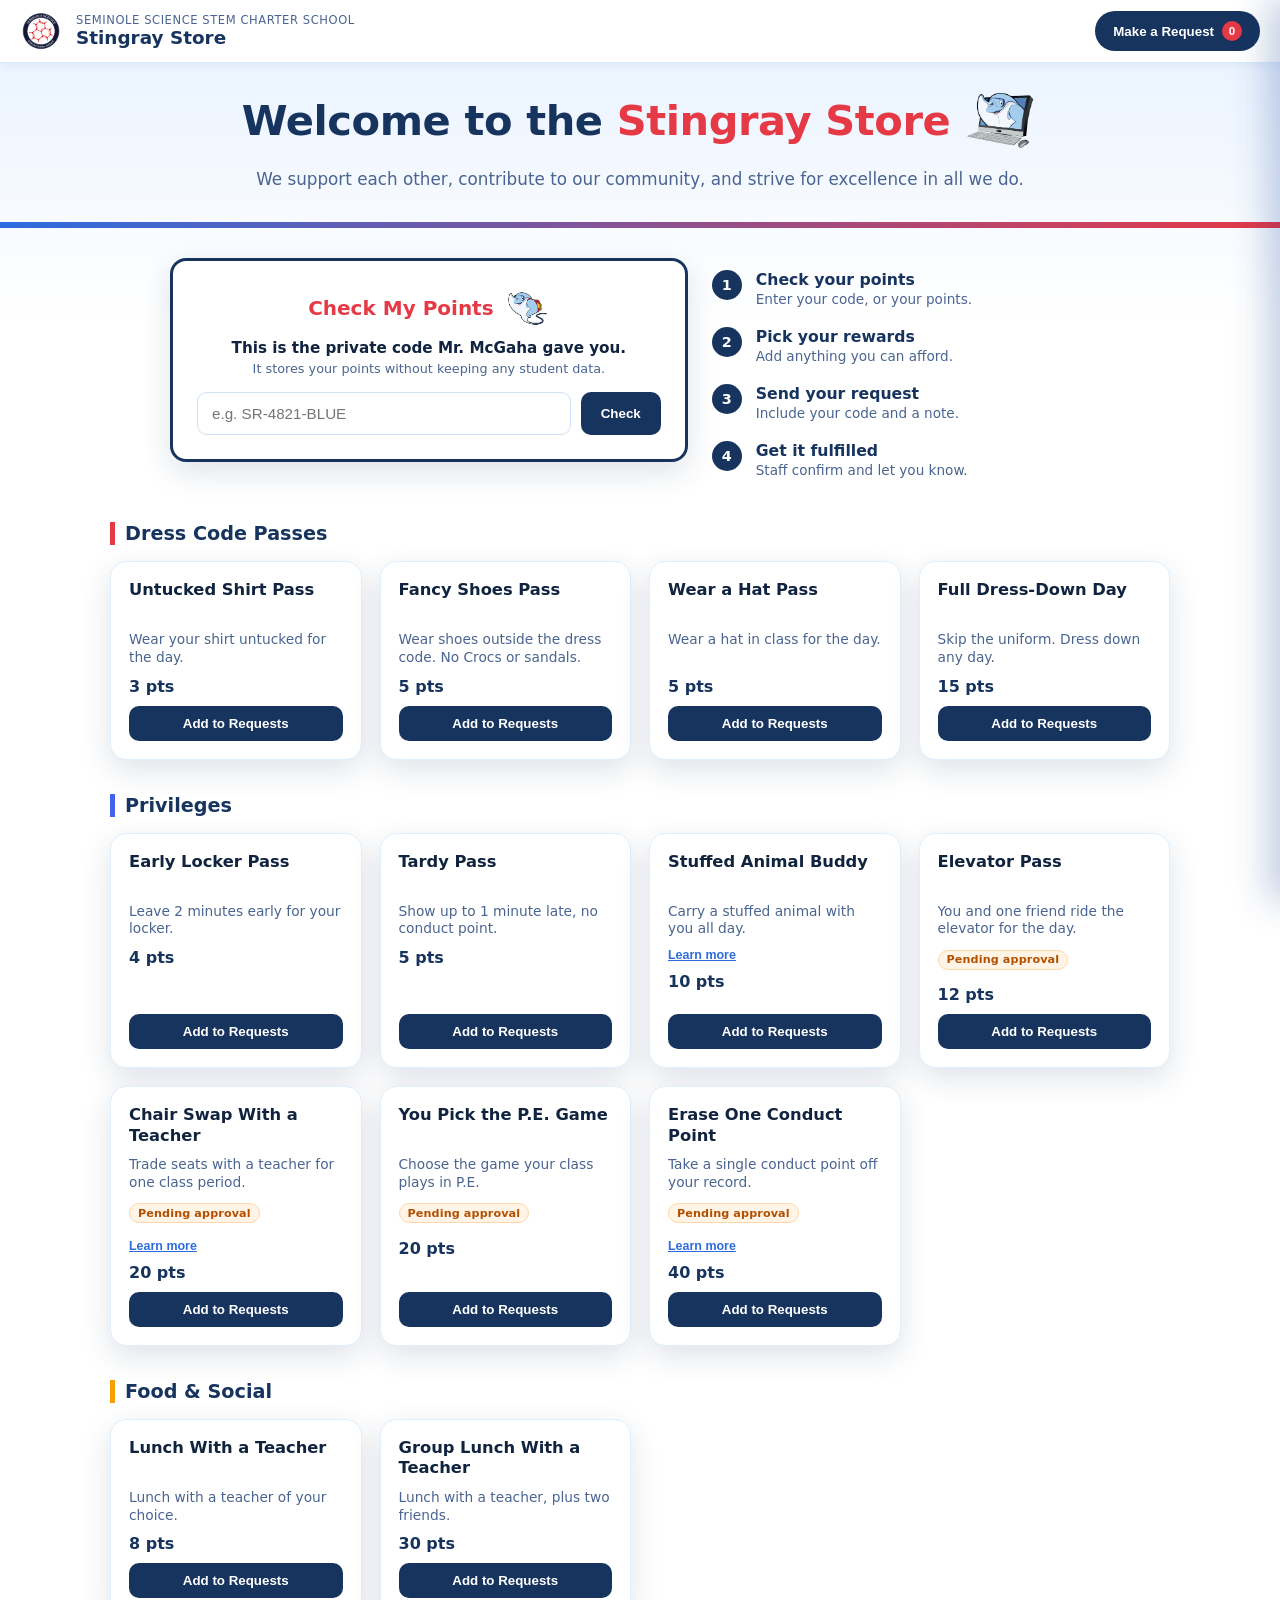
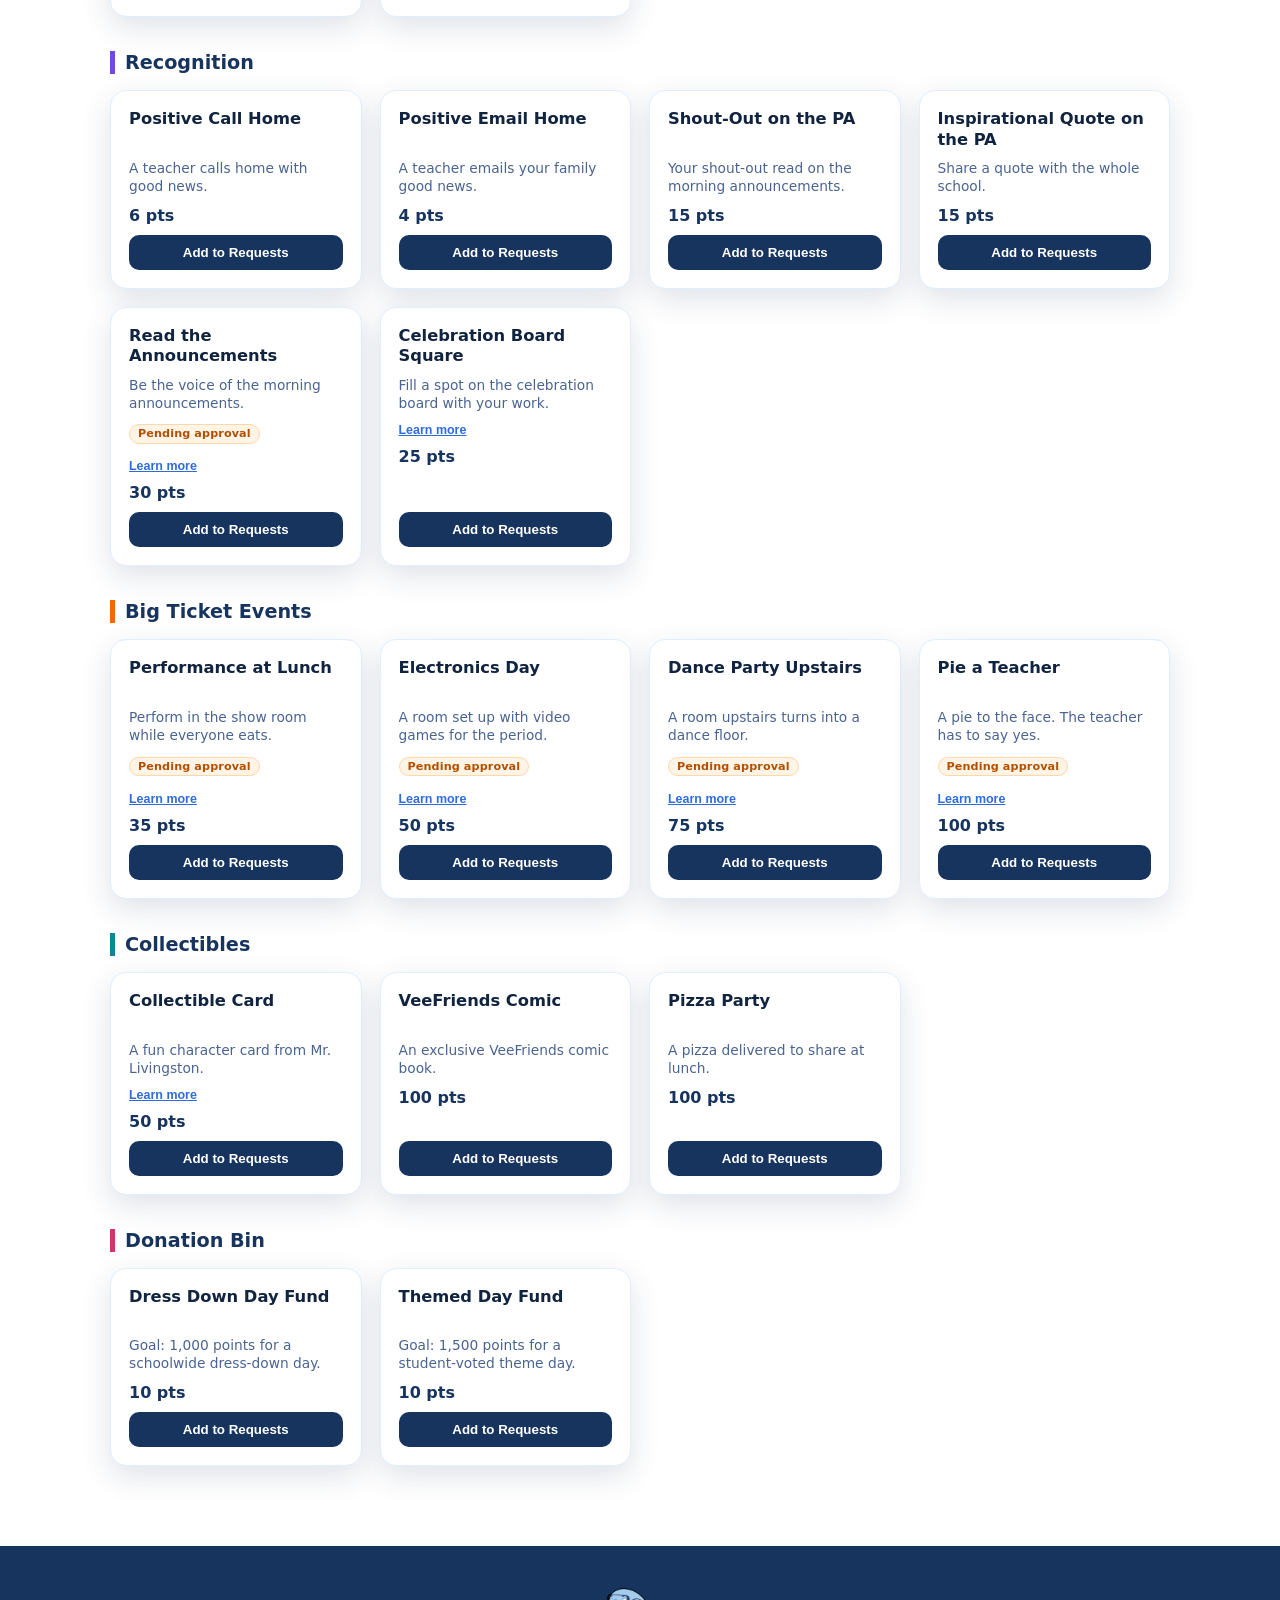
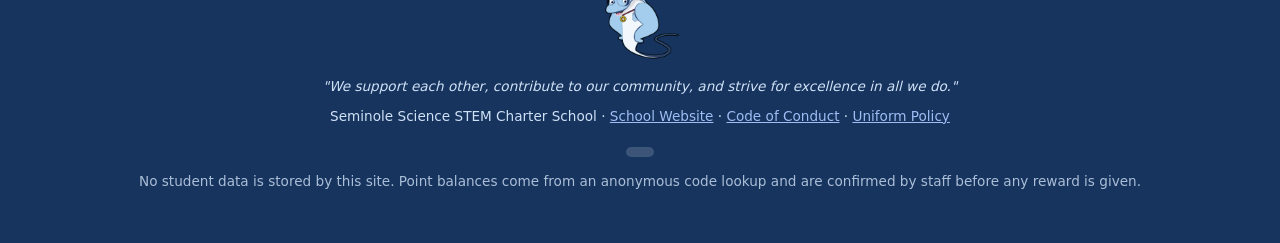
==== index.html @ 56f820b9 "Add new rewards, approval labels, and hidden tap animations Catalog: add stuffed animal buddy, eleva" ====
<!DOCTYPE html>
<html lang="en">
<head>
<meta charset="UTF-8" />
<meta name="viewport" content="width=device-width, initial-scale=1.0" />
<title>Stingray Store</title>
<link rel="icon" href="assets/school-seal.png" type="image/png" />
<link rel="stylesheet" href="css/style.css" />
</head>
<body>

<header class="topbar">
  <img class="topbar__logo" id="logoImg" src="assets/school-seal.png" alt="School logo" />
  <div class="topbar__titles">
    <div class="school" id="schoolNameLabel">Your School Name</div>
    <div class="store" id="storeNameLabel">Stingray Store</div>
  </div>
  <div class="topbar__spacer"></div>
  <div class="mini-balance" id="miniBalance" hidden>
    <span id="miniBalanceValue">0</span> pts
  </div>
  <button class="cart-btn" id="openCartBtn" aria-haspopup="dialog">
    <span class="label">Make a Request</span> <span class="cart-count" id="cartCount">0</span>
  </button>
</header>

<section class="hero">
  <h1>Welcome to the <span>Stingray Store</span> <img class="hero__sammy" src="assets/sammy-monitor.png" alt="Sammy the Stingray" /></h1>
  <p class="motto" id="mottoText">
    We support each other, contribute to our community, and strive for excellence in all we do.
  </p>
</section>
<div class="accent-line"></div>

<section class="lookup-section">
  <div class="lookup-grid">
    <div class="lookup-card">
      <h2>Check My Points <img class="lookup-card__sammy" src="assets/sammy-backpack.png" alt="Backpack Sammy" /></h2>
      <p class="lookup-lead">This is the private code Mr. McGaha gave you.</p>
      <p class="lookup-sub">It stores your points without keeping any student data.</p>
      <div class="lookup-row">
        <input type="text" id="lookupCode" placeholder="e.g. SR-4821-BLUE" autocomplete="off" />
        <button id="lookupBtn">Check</button>
      </div>
      <div id="lookupResult"></div>
      <input type="hidden" id="commendationInput" value="" />
      <input type="hidden" id="conductInput" value="" />
    </div>

    <div class="steps-wrap">
      <ol class="steps-list">
        <li>
          <span class="steps-list__num">1</span>
          <div>
            <h3>Check your points</h3>
            <p>Enter your code, or your points.</p>
          </div>
        </li>
        <li>
          <span class="steps-list__num">2</span>
          <div>
            <h3>Pick your rewards</h3>
            <p>Add anything you can afford.</p>
          </div>
        </li>
        <li>
          <span class="steps-list__num">3</span>
          <div>
            <h3>Send your request</h3>
            <p>Include your code and a note.</p>
          </div>
        </li>
        <li>
          <span class="steps-list__num">4</span>
          <div>
            <h3>Get it fulfilled</h3>
            <p>Staff confirm and let you know.</p>
          </div>
        </li>
      </ol>
    </div>
  </div>
</section>

<main class="catalog" id="catalog">
  <!-- category sections injected by JS -->
</main>

<div class="overlay" id="overlay"></div>

<aside class="drawer" id="cartDrawer" role="dialog" aria-label="Make a request">
  <div class="drawer__header">
    <h2>Make a Request</h2>
    <button id="closeCartBtn" aria-label="Close">&times;</button>
  </div>
  <div class="drawer__body" id="cartBody">
    <p class="cart-empty">Your cart is empty. Add a reward to get started!</p>
  </div>
  <div class="drawer__footer">
    <div class="summary-row"><span>Items</span><span id="summaryItems">0</span></div>
    <div class="summary-row total"><span>Total cost</span><span id="summaryTotal">0 pts</span></div>
    <div id="balanceMsg"></div>
    <button class="checkout-btn" id="checkoutBtn" disabled>Continue to Redemption Code</button>
  </div>
</aside>

<div class="modal-wrap" id="modalWrap" role="dialog" aria-label="Redeem your rewards">
  <div class="modal">
    <div class="modal__header">
      <h2>Confirm &amp; Redeem</h2>
      <p>This sends your request to staff for review. It does not save any data here.</p>
    </div>
    <div class="modal__body">
      <div class="modal__summary" id="modalSummary"></div>

      <div class="field">
        <label for="studentCode">Your Redemption Code</label>
        <input type="text" id="studentCode" placeholder="e.g. SR-4821-BLUE" autocomplete="off" />
        <div class="hint">Don't have a code? Ask your teacher or the front office. We never ask for your name here.</div>
      </div>

      <div class="field">
        <label for="studentNote" id="studentNoteLabel">Note to staff (optional)</label>
        <ul class="note-prompts" id="notePrompts" hidden></ul>
        <textarea id="studentNote" rows="2" placeholder="e.g. Which class period, or which teacher for a lunch pass"></textarea>
      </div>

      <div class="field" id="falseClaimField" hidden>
        <label class="checkbox-label">
          <input type="checkbox" id="falseClaimCheck" />
          <span>I confirm this points balance is accurate. A false claim results in a <span id="falseClaimPenaltyText">5</span> point deduction.</span>
        </label>
      </div>
    </div>
    <div class="modal__footer">
      <button class="checkout-btn" id="sendRequestBtn">Submit Request</button>
      <div class="copy-status" id="copyStatus"></div>
      <button class="secondary" id="closeModalBtn">Back to Store</button>
    </div>
  </div>
</div>

<!-- Submits the request directly to the Google Form's response endpoint
     in the background, so the student never sees the Form itself. -->
<iframe name="hiddenFormFrame" id="hiddenFormFrame" style="display: none" aria-hidden="true" tabindex="-1"></iframe>
<form id="requestSubmitForm" method="POST" target="hiddenFormFrame" style="display: none">
  <!-- Inputs are built at submit time, one per configured field in
       CONFIG.requestsFormFields, by sendRequest() in js/app.js. -->
</form>

<div class="modal-wrap points-modal-wrap" id="pointsModalWrap" role="dialog" aria-label="Your points">
  <div class="modal points-modal" id="pointsModalBox">
    <div class="confetti-layer" id="confettiLayer"></div>
    <div class="points-modal__body" id="pointsModalBody"></div>
    <button class="checkout-btn" id="pointsModalCloseBtn">Nice!</button>
  </div>
</div>

<div class="modal-wrap" id="detailModalWrap" role="dialog" aria-label="Reward details">
  <div class="modal">
    <div class="modal__header">
      <h2 id="detailModalTitle"></h2>
    </div>
    <div class="modal__body">
      <p id="detailModalText"></p>
    </div>
    <div class="modal__footer">
      <button class="secondary" id="detailModalCloseBtn">Close</button>
    </div>
  </div>
</div>

<section class="wall-of-fame" id="wallOfFameSection" hidden>
  <h2>Wall of Fame</h2>
  <p class="wall-of-fame__intro">Quotes shared and approved by students.</p>
  <div class="wall-of-fame__grid" id="wallOfFameGrid"></div>

  <div class="wall-of-fame__submit" id="wallOfFameSubmit" hidden>
    <h3>Share a Quote</h3>
    <div class="field">
      <label for="quoteCode">Your Redemption Code</label>
      <input type="text" id="quoteCode" placeholder="e.g. SR-4821-BLUE" autocomplete="off" />
    </div>
    <div class="field">
      <label for="quoteText">Your Quote</label>
      <textarea id="quoteText" rows="2" placeholder="Something worth sharing"></textarea>
    </div>
    <p class="wall-of-fame__policy" id="wallOfFamePolicy"></p>
    <button class="checkout-btn" id="quoteSubmitBtn">Share My Quote</button>
    <div class="copy-status" id="quoteStatus"></div>
  </div>
</section>

<footer>
  <img class="footer__sammy" src="assets/sammy-medal.png" alt="" />
  <div class="foot-motto" id="footMotto">"We support each other, contribute to our community, and strive for excellence in all we do."</div>
  <p>
    <span id="footSchoolName">Your School Name</span> ·
    <a id="footWebsite" href="#" target="_blank" rel="noopener">School Website</a> ·
    <a id="footCodeOfConduct" href="#" target="_blank" rel="noopener">Code of Conduct</a> ·
    <a id="footUniformPolicy" href="#" target="_blank" rel="noopener">Uniform Policy</a>
  </p>
  <div class="egg-counter" id="eggCounter" hidden></div>
  <p style="opacity:0.8;">No student data is stored by this site. Point balances come from an anonymous code lookup and are confirmed by staff before any reward is given.</p>
</footer>

<script src="js/config.js"></script>
<script src="js/items.js"></script>
<script src="js/csv.js"></script>
<script src="js/points.js"></script>
<script src="js/eggs.js"></script>
<script src="js/app.js"></script>
</body>
</html>
---- css/style.css ----
:root {
  /* Matched to the school's existing CHAMPS board palette */
  --blue-dark: #17345f;   /* navy */
  --blue: #2d6cdf;        /* strikeBlue */
  --blue-light: #9fbdf4;  /* accent-light */
  --blue-lighter: #e6f1ff; /* light */
  --red: #e63946;
  --red-dark: #c42836;
  --ink: #10233f;
  --muted: #4a6491;
  --white: #ffffff;
  --radius: 16px;
  --shadow: 0 10px 30px rgba(23, 52, 95, 0.14);
  font-size: 16px;
}

* { box-sizing: border-box; }

body {
  margin: 0;
  font-family: "Segoe UI", system-ui, -apple-system, Roboto, Helvetica, Arial, sans-serif;
  color: var(--ink);
  background: linear-gradient(180deg, var(--blue-lighter) 0%, #ffffff 320px);
}

img { max-width: 100%; }

a { color: var(--blue); }

/* ---------- Top bar ---------- */
.topbar {
  position: sticky;
  top: 0;
  z-index: 40;
  display: flex;
  align-items: center;
  gap: 14px;
  padding: 10px 20px;
  background: var(--white);
  border-bottom: 1px solid #d9ecfb;
  box-shadow: 0 2px 10px rgba(11, 61, 145, 0.06);
}

.topbar__logo {
  width: 42px;
  height: 42px;
  flex-shrink: 0;
}

.topbar__titles { line-height: 1.15; }
.topbar__titles .school { font-size: 0.72rem; color: var(--muted); text-transform: uppercase; letter-spacing: 0.05em; }
.topbar__titles .store { font-size: 1.15rem; font-weight: 800; color: var(--blue-dark); }

.topbar__spacer { flex: 1; }

.mini-balance {
  display: flex;
  align-items: center;
  gap: 4px;
  background: var(--blue-lighter);
  border: 1px solid var(--blue-light);
  border-radius: 999px;
  padding: 8px 14px;
  font-weight: 800;
  color: var(--blue-dark);
  font-size: 0.9rem;
}
.mini-balance.verified { border-color: #bfe8cd; background: #e9f8ee; color: #1c6b3a; }
.mini-balance[hidden] { display: none; }

.cart-btn {
  position: relative;
  border: none;
  background: var(--blue-dark);
  color: var(--white);
  font-weight: 700;
  border-radius: 999px;
  padding: 10px 18px;
  cursor: pointer;
  display: flex;
  align-items: center;
  gap: 8px;
  transition: transform 0.15s ease, background 0.15s ease;
}
.cart-btn:hover { background: var(--blue); transform: translateY(-1px); }
.cart-btn.bump { animation: cartBump 0.35s ease; }
@keyframes cartBump {
  0% { transform: scale(1); }
  40% { transform: scale(1.15); }
  100% { transform: scale(1); }
}

.cart-count {
  background: var(--red);
  color: var(--white);
  font-size: 0.72rem;
  min-width: 20px;
  height: 20px;
  border-radius: 999px;
  display: inline-flex;
  align-items: center;
  justify-content: center;
  padding: 0 5px;
}

/* ---------- Hero ---------- */
.hero {
  text-align: center;
  padding: 20px 20px 30px;
}

.hero h1 {
  display: flex;
  align-items: center;
  justify-content: center;
  gap: 14px;
  font-size: clamp(1.8rem, 4vw, 2.6rem);
  color: var(--blue-dark);
  margin: 0 0 10px;
  font-weight: 900;
  letter-spacing: -0.01em;
}

.hero h1 span { color: var(--red); }

.hero__sammy {
  width: 74px;
  height: auto;
  flex-shrink: 0;
}

.hero p.motto {
  max-width: 900px;
  margin: 0 auto;
  color: var(--muted);
  font-size: 1.05rem;
  line-height: 1.5;
  white-space: normal;
}

@media (min-width: 760px) {
  .hero p.motto {
    white-space: nowrap;
    font-size: clamp(0.8rem, 1.9vw, 1.05rem);
  }
}

.accent-line {
  width: 100%;
  height: 6px;
  background: linear-gradient(90deg, var(--blue), var(--red));
}

/* ---------- Points lookup ---------- */
.lookup-section {
  max-width: 980px;
  margin: 30px auto 0;
  padding: 0 20px;
}

.lookup-grid {
  display: grid;
  grid-template-columns: 1.3fr 1fr;
  gap: 24px;
  align-items: start;
}

@media (max-width: 800px) {
  .lookup-grid { grid-template-columns: 1fr; }
}

.lookup-card {
  background: var(--white);
  border: 3px solid var(--blue-dark);
  border-radius: var(--radius);
  box-shadow: var(--shadow);
  padding: 24px;
  text-align: center;
}

.lookup-card h2 {
  display: flex;
  align-items: center;
  justify-content: center;
  gap: 10px;
  margin: 0 0 8px;
  color: var(--red);
  font-size: 1.25rem;
}
.lookup-card__sammy { width: 46px; height: auto; }

.lookup-lead { margin: 0 0 4px; color: var(--ink); font-size: 0.95rem; font-weight: 600; }
.lookup-sub { margin: 0 0 16px; color: var(--muted); font-size: 0.8rem; }

.lookup-row { display: flex; gap: 10px; }
.lookup-row input {
  flex: 1;
  padding: 12px 14px;
  border: 1px solid #cfe1f5;
  border-radius: 10px;
  font-size: 0.95rem;
}
.lookup-row input:focus { outline: 2px solid var(--blue-light); border-color: var(--blue); }
.lookup-row button {
  border: none;
  background: var(--blue-dark);
  color: var(--white);
  font-weight: 700;
  padding: 0 20px;
  border-radius: 10px;
  cursor: pointer;
  white-space: nowrap;
}
.lookup-row button:hover { background: var(--blue); }

.lookup-msg {
  margin-top: 14px;
  padding: 12px 14px;
  border-radius: 12px;
  font-size: 0.88rem;
  text-align: left;
}
.lookup-msg.ok { background: #e9f8ee; border: 1px solid #bfe8cd; color: #1c6b3a; }
.lookup-msg.warn { background: #fff8e6; border: 1px solid #f3dfa0; color: #8a6414; }

.link-btn {
  background: none;
  border: none;
  color: inherit;
  text-decoration: underline;
  font-weight: 700;
  cursor: pointer;
  padding: 0 0 0 8px;
  font-size: 0.85rem;
}

.dress-down-banner {
  margin-top: 10px;
  padding: 12px 14px;
  border-radius: 12px;
  background: linear-gradient(90deg, var(--blue-lighter), #fff2ea);
  border: 1px solid var(--blue-light);
  color: var(--blue-dark);
  font-weight: 700;
  font-size: 0.88rem;
  text-align: left;
}

/* ---------- Steps list ---------- */
.steps-wrap { padding-top: 8px; }

.steps-list {
  list-style: none;
  margin: 0;
  padding: 4px 0 0;
  display: flex;
  flex-direction: column;
  gap: 20px;
}

.steps-list li {
  display: flex;
  align-items: flex-start;
  gap: 14px;
}

.steps-list__num {
  flex-shrink: 0;
  display: inline-flex;
  width: 30px;
  height: 30px;
  border-radius: 999px;
  background: var(--blue-dark);
  color: var(--white);
  align-items: center;
  justify-content: center;
  font-weight: 800;
  font-size: 0.9rem;
}

.steps-list h3 { margin: 0 0 2px; font-size: 0.98rem; color: var(--blue-dark); }
.steps-list p { margin: 0; font-size: 0.85rem; color: var(--muted); }

/* ---------- Catalog ---------- */
.catalog { max-width: 1100px; margin: 0 auto; padding: 10px 20px 80px; }

.category-title {
  font-size: 1.2rem;
  color: var(--blue-dark);
  border-left: 5px solid var(--red);
  padding-left: 10px;
  margin: 34px 0 16px;
  display: flex;
  align-items: baseline;
  gap: 12px;
}

.category-row {
  display: grid;
  grid-template-columns: 1fr 1fr;
  gap: 18px 40px;
}

@media (max-width: 700px) {
  .category-row { grid-template-columns: 1fr; }
}

.grid {
  display: grid;
  grid-template-columns: repeat(auto-fill, minmax(230px, 1fr));
  gap: 18px;
}

.card {
  background: var(--white);
  border: 1px solid #e1eefb;
  border-radius: var(--radius);
  padding: 18px;
  box-shadow: var(--shadow);
  display: flex;
  flex-direction: column;
  gap: 10px;
  transition: transform 0.15s ease, box-shadow 0.15s ease;
  position: relative;
}

.card:hover { transform: translateY(-3px); box-shadow: 0 16px 34px rgba(11, 61, 145, 0.18); }

.card h3 { margin: 0; font-size: 1.02rem; line-height: 1.25; min-height: 2.5em; color: var(--ink); }
.card p.desc {
  margin: 0;
  color: var(--muted);
  font-size: 0.86rem;
  line-height: 1.3;
  height: 2.6em;
  display: -webkit-box;
  -webkit-line-clamp: 2;
  -webkit-box-orient: vertical;
  overflow: hidden;
}

.card .cost {
  font-weight: 800;
  color: var(--blue-dark);
  font-size: 1rem;
}

.card .restriction {
  font-size: 0.76rem;
  color: var(--red-dark);
  background: #fdeceb;
  border: 1px solid #f6c6c9;
  border-radius: 8px;
  padding: 6px 8px;
}

.card .detail-link {
  background: none;
  border: none;
  color: var(--blue);
  font-weight: 700;
  font-size: 0.78rem;
  text-decoration: underline;
  cursor: pointer;
  padding: 0;
  text-align: left;
  align-self: flex-start;
}

.card button.add {
  border: none;
  background: var(--blue-dark);
  color: var(--white);
  font-weight: 700;
  padding: 10px;
  border-radius: 10px;
  cursor: pointer;
  transition: background 0.15s ease;
  margin-top: auto;
}
.card button.add:hover { background: var(--red); }

.card.locked { opacity: 0.6; }
.card.locked button.add { background: #9fb4cc; cursor: not-allowed; }
.card.locked button.add:hover { background: #9fb4cc; }

.card.in-cart { border: 2px solid var(--red); }

.card button.add.added { background: var(--red); }
.card button.add.added:hover { background: var(--red-dark); }

/* ---------- Cart drawer ---------- */
.overlay {
  position: fixed;
  inset: 0;
  background: rgba(11, 30, 61, 0.45);
  opacity: 0;
  pointer-events: none;
  transition: opacity 0.2s ease;
  z-index: 50;
}
.overlay.open { opacity: 1; pointer-events: auto; }

.drawer {
  position: fixed;
  top: 0;
  right: 0;
  height: 100%;
  width: min(400px, 92vw);
  background: var(--white);
  box-shadow: -12px 0 34px rgba(11, 61, 145, 0.25);
  transform: translateX(100%);
  transition: transform 0.25s ease;
  z-index: 51;
  display: flex;
  flex-direction: column;
}
.drawer.open { transform: translateX(0); }

.drawer__header {
  padding: 18px 20px;
  background: var(--blue-dark);
  color: var(--white);
  display: flex;
  align-items: center;
  justify-content: space-between;
}
.drawer__header h2 { margin: 0; font-size: 1.1rem; }
.drawer__header button {
  background: none;
  border: none;
  color: var(--white);
  font-size: 1.4rem;
  cursor: pointer;
  line-height: 1;
}

.drawer__body { flex: 1; overflow-y: auto; padding: 16px 20px; }

.cart-item {
  display: flex;
  align-items: center;
  gap: 10px;
  padding: 10px 0;
  border-bottom: 1px solid #eef4fb;
}
.cart-item .info { flex: 1; }
.cart-item .info .name { font-weight: 700; font-size: 0.92rem; }
.cart-item .info .cost { font-size: 0.82rem; color: var(--muted); }
.cart-item button.remove {
  border: none;
  background: #fdeceb;
  color: var(--red-dark);
  border-radius: 8px;
  padding: 6px 9px;
  cursor: pointer;
  font-size: 0.8rem;
}

.cart-empty { text-align: center; color: var(--muted); padding: 40px 10px; }

.drawer__footer {
  padding: 16px 20px;
  border-top: 1px solid #eef4fb;
  background: #f7fbff;
}

.summary-row {
  display: flex;
  justify-content: space-between;
  font-size: 0.9rem;
  margin-bottom: 6px;
}
.summary-row.total { font-weight: 800; font-size: 1.05rem; color: var(--blue-dark); }

.balance-warning {
  background: #fdeceb;
  border: 1px solid #f6c6c9;
  color: var(--red-dark);
  padding: 8px 10px;
  border-radius: 10px;
  font-size: 0.82rem;
  margin: 8px 0;
}
.balance-ok {
  background: #e9f8ee;
  border: 1px solid #bfe8cd;
  color: #1c6b3a;
  padding: 8px 10px;
  border-radius: 10px;
  font-size: 0.82rem;
  margin: 8px 0;
}

button.checkout-btn {
  width: 100%;
  border: none;
  background: var(--red);
  color: var(--white);
  font-weight: 800;
  padding: 13px;
  border-radius: 12px;
  font-size: 1rem;
  cursor: pointer;
  margin-top: 8px;
  transition: background 0.15s ease;
}
button.checkout-btn:hover:not(:disabled) { background: var(--red-dark); }
button.checkout-btn:disabled { background: #cfd9e6; cursor: not-allowed; }

/* ---------- Modal ---------- */
.modal-wrap {
  position: fixed;
  inset: 0;
  z-index: 60;
  display: flex;
  align-items: center;
  justify-content: center;
  padding: 20px;
  background: rgba(11, 30, 61, 0.45);
  opacity: 0;
  pointer-events: none;
  transition: opacity 0.2s ease;
}
.modal-wrap.open { opacity: 1; pointer-events: auto; }

.modal {
  background: var(--white);
  border-radius: var(--radius);
  max-width: 480px;
  width: 100%;
  max-height: 88vh;
  overflow-y: auto;
  box-shadow: 0 24px 60px rgba(11, 61, 145, 0.3);
}

/* ---------- Points celebration modal ---------- */
.points-modal {
  position: relative;
  overflow: hidden;
  padding: 28px 26px 26px;
  text-align: center;
  transform: translateY(40px);
  opacity: 0;
  transition: transform 0.3s ease, opacity 0.3s ease;
}
.points-modal-wrap.open .points-modal { transform: translateY(0); opacity: 1; }

.confetti-layer {
  position: absolute;
  inset: 0;
  overflow: hidden;
  pointer-events: none;
}

.confetti-piece {
  position: absolute;
  top: -14px;
  width: 8px;
  height: 14px;
  opacity: 0.95;
  animation: confettiFall 1.8s ease-in forwards;
}

@keyframes confettiFall {
  0% { transform: translateY(0) rotate(0deg); opacity: 1; }
  100% { transform: translateY(360px) rotate(560deg); opacity: 0; }
}

.points-modal__body { position: relative; z-index: 1; margin-bottom: 18px; }
.points-modal__body h2 { margin: 0 0 10px; color: var(--red); font-size: 1.3rem; }
.points-modal__body .points-modal__stats {
  display: flex;
  justify-content: center;
  gap: 24px;
  margin: 12px 0;
}
.points-modal__stat { text-align: center; }
.points-modal__stat .num { font-size: 1.8rem; font-weight: 900; color: var(--blue-dark); display: block; }
.points-modal__stat .label { font-size: 0.78rem; color: var(--muted); }

.modal__header {
  padding: 20px 22px 10px;
  border-bottom: 1px solid #eef4fb;
}
.modal__header h2 { margin: 0 0 4px; color: var(--blue-dark); }
.modal__header p { margin: 0; color: var(--muted); font-size: 0.86rem; }

.modal__body { padding: 18px 22px; }

.field { margin-bottom: 16px; }
.field label { display: block; font-weight: 700; font-size: 0.88rem; margin-bottom: 6px; color: var(--ink); }
.field .hint { font-size: 0.78rem; color: var(--muted); margin-top: 5px; }
.field input, .field textarea {
  width: 100%;
  padding: 11px 12px;
  border: 1px solid #cfe1f5;
  border-radius: 10px;
  font-size: 0.95rem;
  font-family: inherit;
}
.field input:focus, .field textarea:focus { outline: 2px solid var(--blue-light); border-color: var(--blue); }

.checkbox-label {
  display: flex;
  align-items: flex-start;
  gap: 10px;
  font-weight: 400;
  font-size: 0.85rem;
  color: var(--ink);
  cursor: pointer;
}
.checkbox-label input { width: auto; margin-top: 3px; }

.modal__summary {
  background: var(--blue-lighter);
  border-radius: 12px;
  padding: 12px 14px;
  font-size: 0.86rem;
  margin-bottom: 16px;
}
.modal__summary .line { display: flex; justify-content: space-between; padding: 3px 0; }

.modal__footer {
  padding: 14px 22px 22px;
  display: flex;
  flex-direction: column;
  gap: 10px;
}

button.secondary {
  border: 1px solid #cfe1f5;
  background: var(--white);
  color: var(--blue-dark);
  font-weight: 700;
  padding: 11px;
  border-radius: 12px;
  cursor: pointer;
}
button.secondary:hover { background: var(--blue-lighter); }

.copy-status { font-size: 0.8rem; color: #1c6b3a; text-align: center; min-height: 1em; }

/* ---------- Wall of Fame ---------- */
.wall-of-fame {
  max-width: 900px;
  margin: 0 auto;
  padding: 40px 20px 20px;
  text-align: center;
}
.wall-of-fame h2 {
  color: var(--blue-dark);
  font-size: 1.4rem;
  margin: 0 0 4px;
  border-left: 5px solid #d6336c;
  padding-left: 10px;
  display: inline-block;
  text-align: left;
}
.wall-of-fame__intro { color: var(--muted); font-size: 0.9rem; margin: 0 0 20px; }

.wall-of-fame__grid {
  display: grid;
  grid-template-columns: repeat(auto-fill, minmax(240px, 1fr));
  gap: 16px;
  margin-bottom: 28px;
}

.quote-card {
  background: var(--white);
  border: 1px solid #e1eefb;
  border-radius: var(--radius);
  box-shadow: var(--shadow);
  padding: 18px;
  font-style: italic;
  color: var(--ink);
  text-align: left;
}

.wall-of-fame__submit {
  max-width: 420px;
  margin: 0 auto;
  background: var(--white);
  border: 1px solid #e1eefb;
  border-radius: var(--radius);
  box-shadow: var(--shadow);
  padding: 22px;
  text-align: left;
}
.wall-of-fame__submit h3 { margin: 0 0 14px; color: var(--blue-dark); text-align: center; }
.wall-of-fame__policy {
  font-size: 0.78rem;
  color: var(--red-dark);
  background: #fdeceb;
  border: 1px solid #f6c6c9;
  border-radius: 8px;
  padding: 8px 10px;
  margin: 4px 0 14px;
}

/* ---------- Footer ---------- */
footer {
  position: relative;
  background: var(--blue-dark);
  color: #cfe1f5;
  padding: 30px 20px 40px;
  text-align: center;
  font-size: 0.85rem;
}
footer a { color: var(--blue-light); }
footer .foot-motto {
  font-style: italic;
  margin-bottom: 10px;
  max-width: 900px;
  margin-left: auto;
  margin-right: auto;
  white-space: normal;
}

@media (min-width: 760px) {
  footer .foot-motto {
    white-space: nowrap;
    font-size: clamp(0.7rem, 1.7vw, 0.85rem);
  }
}

.footer__sammy {
  width: 90px;
  height: auto;
  margin: 0 auto 12px;
  display: block;
}

@media (max-width: 640px) {
  .topbar { flex-wrap: wrap; }
  .cart-btn span.label { display: none; }
}

/* ============================================================
   PENDING APPROVAL + REQUIRED NOTES
   ============================================================ */

.card .approval-badge {
  align-self: flex-start;
  margin: 0.1rem 0 0.35rem;
  padding: 0.15rem 0.5rem;
  border-radius: 999px;
  background: #fff4e6;
  border: 1px solid #ffd8a8;
  color: #b25000;
  font-size: 0.7rem;
  font-weight: 700;
  letter-spacing: 0.01em;
  cursor: help;
}

.detail-modal-text,
#detailModalText {
  /* the popup joins the description and the approval line with blank
     lines, so keep them */
  white-space: pre-line;
}

ul.note-prompts {
  margin: 0 0 0.5rem;
  padding: 0.5rem 0.75rem 0.5rem 1.6rem;
  border-radius: 10px;
  background: #fff4e6;
  border: 1px solid #ffd8a8;
  color: #7a3b00;
  font-size: 0.82rem;
  line-height: 1.45;
}

ul.note-prompts li + li { margin-top: 0.3rem; }

/* ============================================================
   EASTER EGGS
   Triple-tap a section heading and its cards flip; quadruple-tap
   and the section does its own thing. Every one of these is
   decoration only, and all of them sit still under
   prefers-reduced-motion.
   ============================================================ */

.egg-target {
  /* stops a triple-tap from selecting the heading text instead */
  user-select: none;
  -webkit-user-select: none;
  -webkit-tap-highlight-color: transparent;
}

.egg-counter {
  margin: 0.6rem auto 0;
  padding: 0.3rem 0.85rem;
  display: inline-block;
  border-radius: 999px;
  background: rgba(255, 255, 255, 0.16);
  font-size: 0.8rem;
  font-weight: 700;
}

.egg-counter.pop { animation: egg-pop 0.5s ease; }

@keyframes egg-pop {
  0% { transform: scale(1); }
  40% { transform: scale(1.18); }
  100% { transform: scale(1); }
}

/* -- triple taps: a flip per section -- */

.egg-flip-y .card { animation: egg-spin-y 1s ease both; }
.egg-flip-x .card { animation: egg-spin-x 1s ease both; }
.egg-flip-spin .card,
img.egg-flip-spin { animation: egg-spin-z 1s ease both; }
.egg-flip-cascade .card { animation: egg-spin-y 0.9s ease both; }
.egg-flip-tumble .card { animation: egg-tumble 1.1s ease both; }

/* cascade and tumble stagger down the grid instead of firing at once */
.egg-flip-cascade .card:nth-child(2) { animation-delay: 0.08s; }
.egg-flip-cascade .card:nth-child(3) { animation-delay: 0.16s; }
.egg-flip-cascade .card:nth-child(4) { animation-delay: 0.24s; }
.egg-flip-cascade .card:nth-child(5) { animation-delay: 0.32s; }
.egg-flip-cascade .card:nth-child(6) { animation-delay: 0.4s; }
.egg-flip-tumble .card:nth-child(even) { animation-delay: 0.14s; }

@keyframes egg-spin-y {
  from { transform: perspective(600px) rotateY(0); }
  to { transform: perspective(600px) rotateY(360deg); }
}

@keyframes egg-spin-x {
  from { transform: perspective(600px) rotateX(0); }
  to { transform: perspective(600px) rotateX(360deg); }
}

@keyframes egg-spin-z {
  from { transform: rotate(0); }
  to { transform: rotate(360deg); }
}

@keyframes egg-tumble {
  0% { transform: perspective(600px) rotate3d(1, 1, 0, 0deg) scale(1); }
  50% { transform: perspective(600px) rotate3d(1, 1, 0, 180deg) scale(0.88); }
  100% { transform: perspective(600px) rotate3d(1, 1, 0, 360deg) scale(1); }
}

/* -- quadruple taps: one trick per section -- */

/* Dress Code Passes: the cards change outfits */
.egg-costume .card { animation: egg-costume-cycle 0.5s steps(1) 4; }

@keyframes egg-costume-cycle {
  0% { background: #ffe3e3; }
  25% { background: #e3fafc; }
  50% { background: #fff3bf; }
  75% { background: #e6fcf5; }
  100% { background: var(--white); }
}

/* Privileges: the cards take a hall pass across the room */
.egg-hallpass .card { animation: egg-slide 1.1s ease both; }
.egg-hallpass .card:nth-child(even) { animation-delay: 0.12s; }

@keyframes egg-slide {
  0% { transform: translateX(0); }
  35% { transform: translateX(22px) rotate(2deg); }
  70% { transform: translateX(-14px) rotate(-2deg); }
  100% { transform: translateX(0); }
}

/* Food & Social: a plain case of the wiggles */
.egg-wiggle .card { animation: egg-wiggle-kf 0.55s ease 3; }
.egg-wiggle .card:nth-child(odd) { animation-delay: 0.1s; }

@keyframes egg-wiggle-kf {
  0%, 100% { transform: rotate(0); }
  25% { transform: rotate(2.5deg); }
  75% { transform: rotate(-2.5deg); }
}

/* Recognition: everybody gets a turn in the spotlight */
.egg-spotlight .card { animation: egg-spotlight-kf 1.6s ease both; }
.egg-spotlight .card:nth-child(2) { animation-delay: 0.18s; }
.egg-spotlight .card:nth-child(3) { animation-delay: 0.36s; }
.egg-spotlight .card:nth-child(4) { animation-delay: 0.54s; }
.egg-spotlight .card:nth-child(5) { animation-delay: 0.72s; }
.egg-spotlight .card:nth-child(6) { animation-delay: 0.9s; }

@keyframes egg-spotlight-kf {
  0%, 100% { box-shadow: var(--shadow); transform: scale(1); }
  40% {
    box-shadow: 0 0 0 4px #ffd43b, 0 18px 40px rgba(240, 180, 0, 0.5);
    transform: scale(1.05);
  }
}

/* Big Ticket Events: the whole section throws a dance party */
.egg-disco { animation: egg-disco-kf 0.42s linear 5; }
.egg-disco .card { animation: egg-bounce 0.42s ease 5; }
.egg-disco .card:nth-child(even) { animation-delay: 0.21s; }

@keyframes egg-disco-kf {
  0% { filter: hue-rotate(0deg); }
  100% { filter: hue-rotate(360deg); }
}

@keyframes egg-bounce {
  0%, 100% { transform: translateY(0) rotate(0); }
  50% { transform: translateY(-14px) rotate(-3deg); }
}

/* Collectibles: the cards go foil */
.egg-foil .card {
  background-image: linear-gradient(
    110deg,
    rgba(255, 255, 255, 0) 20%,
    rgba(180, 230, 255, 0.85) 42%,
    rgba(255, 210, 240, 0.85) 52%,
    rgba(255, 255, 255, 0) 74%
  );
  background-size: 260% 100%;
  animation: egg-foil-kf 1.6s ease 2;
}

@keyframes egg-foil-kf {
  from { background-position: 210% 0; }
  to { background-position: -110% 0; }
}

/* Donation Bin: the points drop into the bin */
.egg-coins .card { animation: egg-drop 0.85s ease both; }
.egg-coins .card:nth-child(even) { animation-delay: 0.15s; }

@keyframes egg-drop {
  0% { transform: translateY(-26px); opacity: 0.35; }
  60% { transform: translateY(6px); opacity: 1; }
  100% { transform: translateY(0); }
}

/* Sammy: a whole school of stingrays swims by */
.egg-school-layer {
  position: fixed;
  inset: 0;
  pointer-events: none;
  overflow: hidden;
  z-index: 900;
}

img.egg-school-ray {
  position: absolute;
  left: -140px;
  animation: egg-swim 4s linear both;
}

@keyframes egg-swim {
  from { transform: translateX(0) rotate(-6deg); }
  to { transform: translateX(calc(100vw + 200px)) rotate(6deg); }
}

/* The quiet version, for anyone who asked their device for less motion. */
.egg-quiet { transition: opacity 0.25s ease; opacity: 0.45; }

@media (prefers-reduced-motion: reduce) {
  .egg-counter.pop { animation: none; }
}
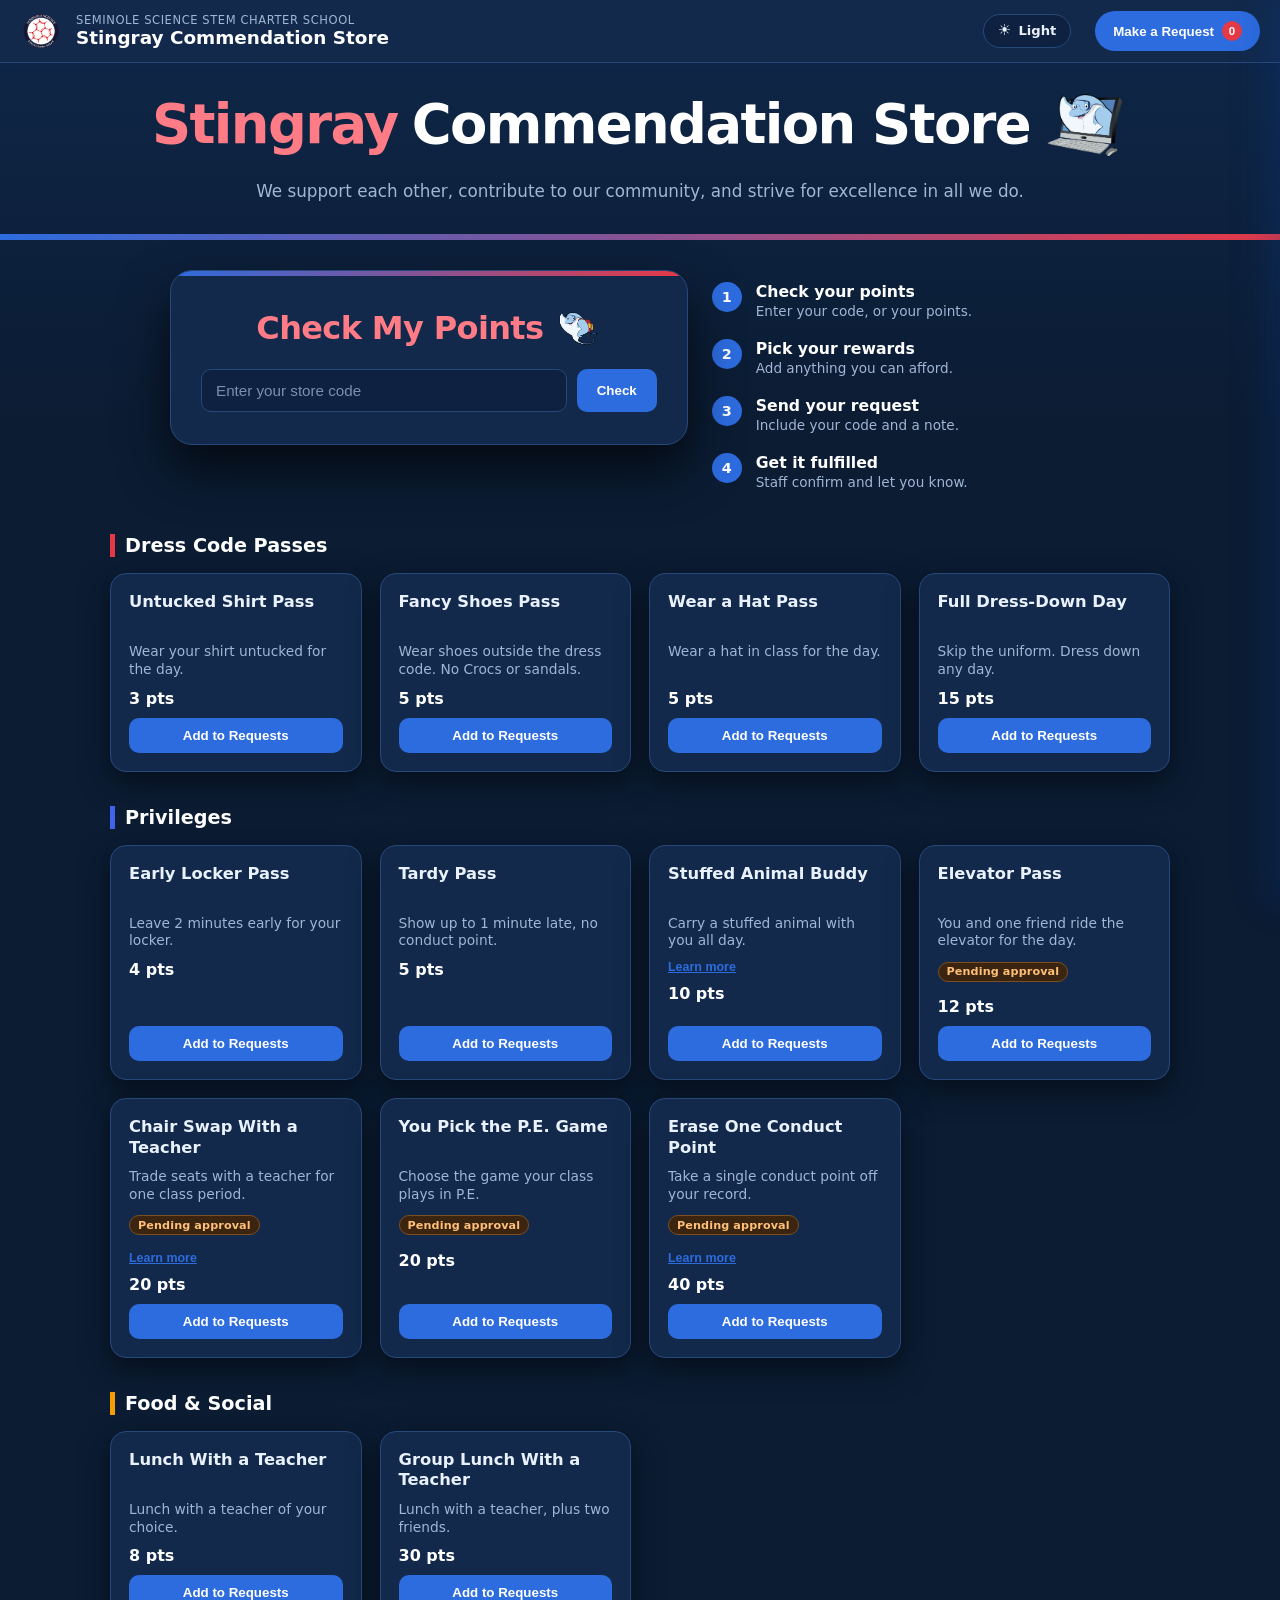
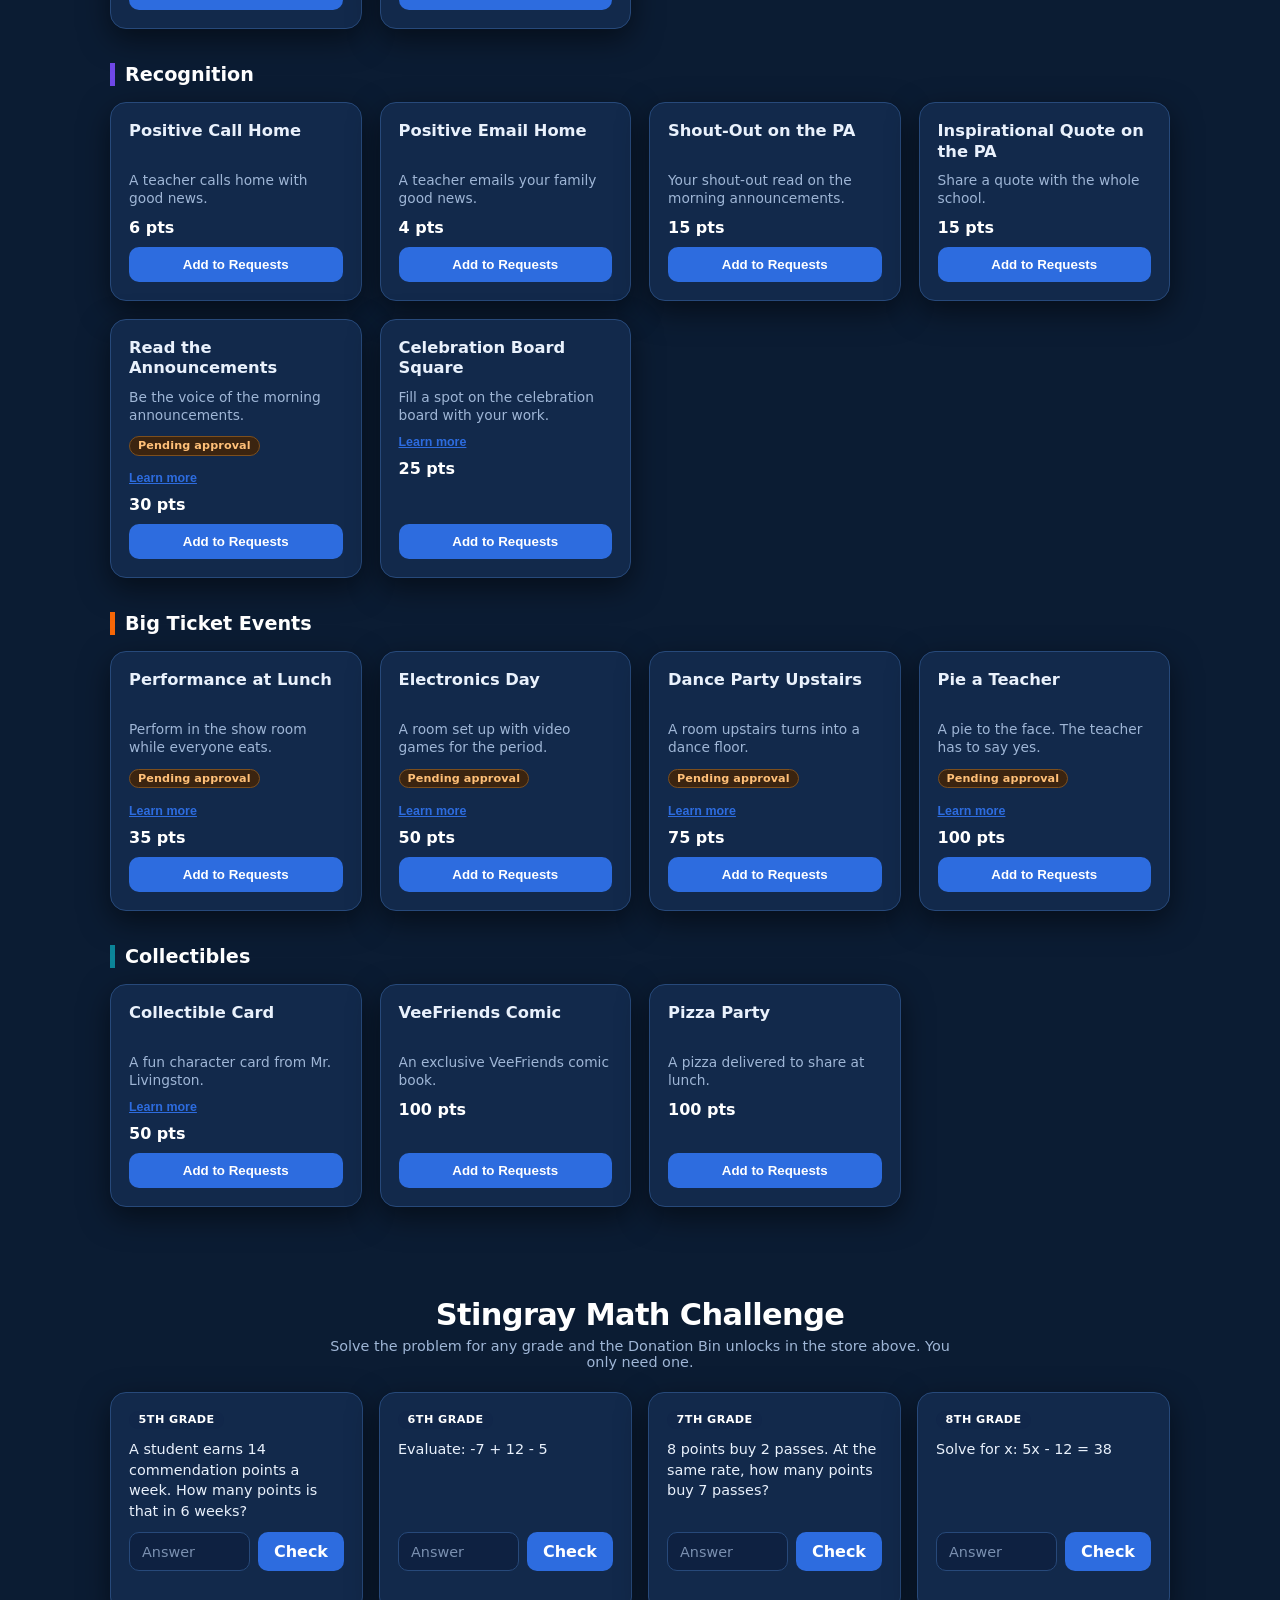
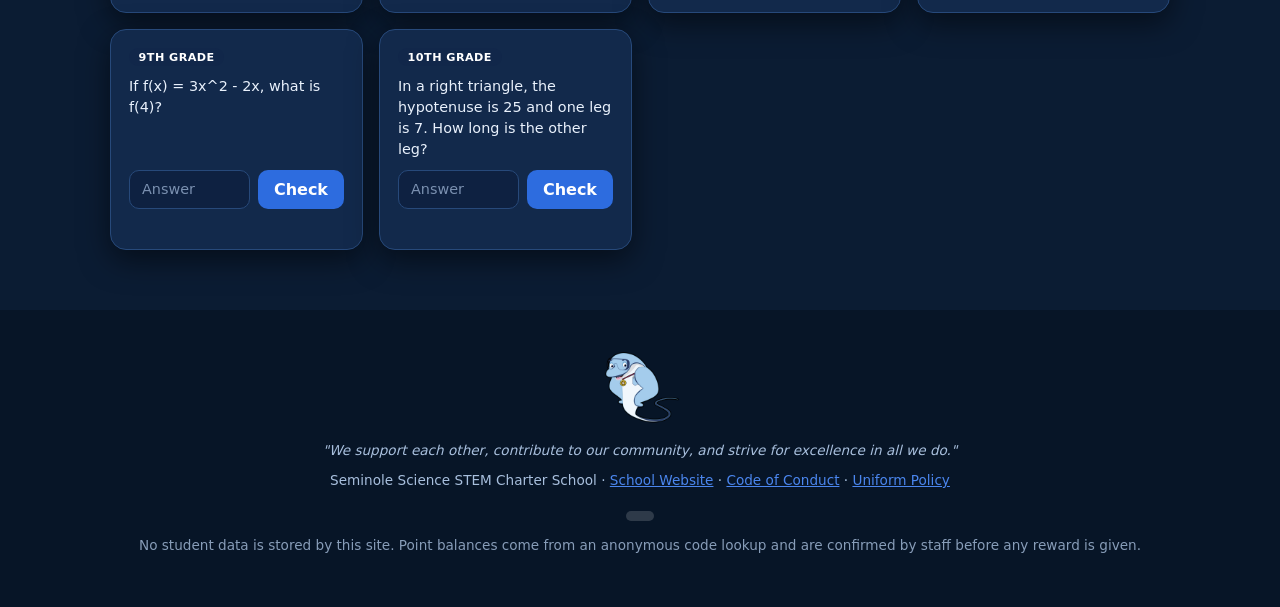
==== commit 10bf0503: "Rework theming, trim copy, and gate the Donation Bin behind math Theme: replace the flat palette wit" ====
--- a/index.html
+++ b/index.html
@@ -6,6 +6,18 @@
 <title>Stingray Store</title>
 <link rel="icon" href="assets/school-seal.png" type="image/png" />
 <link rel="stylesheet" href="css/style.css" />
+<script>
+  // Runs before the stylesheet paints, so a returning student never sees
+  // a flash of the other theme.
+  (function () {
+    try {
+      var saved = localStorage.getItem("stingray.theme");
+      document.documentElement.setAttribute("data-theme", saved === "light" ? "light" : "dark");
+    } catch (e) {
+      document.documentElement.setAttribute("data-theme", "dark");
+    }
+  })();
+</script>
 </head>
 <body>
 
@@ -16,6 +28,10 @@
     <div class="store" id="storeNameLabel">Stingray Store</div>
   </div>
   <div class="topbar__spacer"></div>
+  <button class="theme-toggle" id="themeToggle" type="button" aria-label="Switch between dark and light">
+    <span class="theme-toggle__icon" id="themeToggleIcon">☾</span>
+    <span class="theme-toggle__label" id="themeToggleLabel">Dark</span>
+  </button>
   <div class="mini-balance" id="miniBalance" hidden>
     <span id="miniBalanceValue">0</span> pts
   </div>
@@ -25,7 +41,7 @@
 </header>
 
 <section class="hero">
-  <h1>Welcome to the <span>Stingray Store</span> <img class="hero__sammy" src="assets/sammy-monitor.png" alt="Sammy the Stingray" /></h1>
+  <h1 id="heroTitle"><img class="hero__sammy" src="assets/sammy-monitor.png" alt="Sammy the Stingray" /></h1>
   <p class="motto" id="mottoText">
     We support each other, contribute to our community, and strive for excellence in all we do.
   </p>
@@ -36,10 +52,8 @@
   <div class="lookup-grid">
     <div class="lookup-card">
       <h2>Check My Points <img class="lookup-card__sammy" src="assets/sammy-backpack.png" alt="Backpack Sammy" /></h2>
-      <p class="lookup-lead">This is the private code Mr. McGaha gave you.</p>
-      <p class="lookup-sub">It stores your points without keeping any student data.</p>
       <div class="lookup-row">
-        <input type="text" id="lookupCode" placeholder="e.g. SR-4821-BLUE" autocomplete="off" />
+        <input type="text" id="lookupCode" placeholder="Enter your store code" autocomplete="off" />
         <button id="lookupBtn">Check</button>
       </div>
       <div id="lookupResult"></div>
@@ -115,7 +129,7 @@
 
       <div class="field">
         <label for="studentCode">Your Redemption Code</label>
-        <input type="text" id="studentCode" placeholder="e.g. SR-4821-BLUE" autocomplete="off" />
+        <input type="text" id="studentCode" placeholder="Enter your store code" autocomplete="off" />
         <div class="hint">Don't have a code? Ask your teacher or the front office. We never ask for your name here.</div>
       </div>
 
@@ -169,6 +183,15 @@
     </div>
   </div>
 </div>
+
+<section class="challenges" id="challengeSection">
+  <div class="challenges__head">
+    <h2>Stingray Math Challenge</h2>
+    <p id="challengeLead"></p>
+  </div>
+  <div class="challenges__grid" id="challengeGrid"></div>
+  <div class="challenges__status" id="challengeStatus" hidden></div>
+</section>
 
 <section class="wall-of-fame" id="wallOfFameSection" hidden>
   <h2>Wall of Fame</h2>
@@ -209,6 +232,7 @@
 <script src="js/csv.js"></script>
 <script src="js/points.js"></script>
 <script src="js/eggs.js"></script>
+<script src="js/challenges.js"></script>
 <script src="js/app.js"></script>
 </body>
 </html>
--- a/css/style.css
+++ b/css/style.css
@@ -1,17 +1,98 @@
+/* ============================================================
+   THEME TOKENS
+   The brand colors below are fixed. Everything in the two theme
+   blocks under them is what actually swaps when a student flips
+   the light/dark switch, so a new rule should reach for a
+   semantic token (--surface, --text, --border) rather than a hex
+   value, or it will look wrong in one of the two themes.
+   ============================================================ */
+
 :root {
-  /* Matched to the school's existing CHAMPS board palette */
+  /* The school's CHAMPS board palette. Constant in both themes. */
   --blue-dark: #17345f;   /* navy */
   --blue: #2d6cdf;        /* strikeBlue */
-  --blue-light: #9fbdf4;  /* accent-light */
-  --blue-lighter: #e6f1ff; /* light */
   --red: #e63946;
   --red-dark: #c42836;
-  --ink: #10233f;
-  --muted: #4a6491;
-  --white: #ffffff;
+  --white: #ffffff;       /* only for text sitting on a colored fill */
   --radius: 16px;
+  font-size: 16px;
+}
+
+/* ---------- Light ---------- */
+:root,
+:root[data-theme="light"] {
+  color-scheme: light;
+  --bg: #ffffff;
+  --bg-soft: #e6f1ff;
+  --bg-soft-warm: #fff2ea;
+  --page-gradient: linear-gradient(180deg, #e6f1ff 0%, #ffffff 320px);
+  --surface: #ffffff;
+  --surface-2: #eef4fb;
+  --border: #cfe1f5;
+  --border-strong: #17345f;
+  --text: #10233f;
+  --text-muted: #4a6491;
+  --heading: #17345f;
+  --accent: #e63946;
+  --blue-light: #9fbdf4;
+  --btn-bg: #17345f;
+  --btn-bg-hover: #2d6cdf;
+  --disabled: #9fb4cc;
   --shadow: 0 10px 30px rgba(23, 52, 95, 0.14);
-  font-size: 16px;
+  --shadow-hover: 0 16px 34px rgba(11, 61, 145, 0.18);
+  --shadow-lift: 0 24px 50px rgba(11, 61, 145, 0.26);
+  --ok-bg: #e9f8ee;
+  --ok-border: #bfe8cd;
+  --ok-text: #1c6b3a;
+  --warn-bg: #fff8e6;
+  --warn-border: #f3dfa0;
+  --warn-text: #8a6414;
+  --alert-bg: #fdeceb;
+  --alert-border: #f6c6c9;
+  --alert-text: #c42836;
+  --approval-bg: #fff4e6;
+  --approval-border: #ffd8a8;
+  --approval-text: #b25000;
+  --footer-bg: #17345f;
+  --footer-text: #cfd9e6;
+}
+
+/* ---------- Dark ---------- */
+:root[data-theme="dark"] {
+  color-scheme: dark;
+  --bg: #0b1c33;
+  --bg-soft: #11274a;
+  --bg-soft-warm: #2b2135;
+  --page-gradient: linear-gradient(180deg, #0f2749 0%, #0b1c33 420px);
+  --surface: #12294b;
+  --surface-2: #0e2141;
+  --border: #27497a;
+  --border-strong: #3d76d6;
+  --text: #e9f1fc;
+  --text-muted: #9fb6d6;
+  --heading: #ffffff;
+  --accent: #ff7b85;
+  --blue-light: #4b86ee;
+  --btn-bg: #2d6cdf;
+  --btn-bg-hover: #5590f0;
+  --disabled: #3a5578;
+  --shadow: 0 10px 30px rgba(0, 0, 0, 0.5);
+  --shadow-hover: 0 16px 34px rgba(0, 0, 0, 0.6);
+  --shadow-lift: 0 24px 50px rgba(0, 0, 0, 0.68);
+  --ok-bg: #0f3a22;
+  --ok-border: #1f7040;
+  --ok-text: #82e7a8;
+  --warn-bg: #3a2f10;
+  --warn-border: #7d6521;
+  --warn-text: #ffd97a;
+  --alert-bg: #3d161a;
+  --alert-border: #7f2a33;
+  --alert-text: #ff9aa2;
+  --approval-bg: #3b2410;
+  --approval-border: #7d4f1d;
+  --approval-text: #ffc078;
+  --footer-bg: #071527;
+  --footer-text: #a8bfdd;
 }
 
 * { box-sizing: border-box; }
@@ -19,8 +100,12 @@
 body {
   margin: 0;
   font-family: "Segoe UI", system-ui, -apple-system, Roboto, Helvetica, Arial, sans-serif;
-  color: var(--ink);
-  background: linear-gradient(180deg, var(--blue-lighter) 0%, #ffffff 320px);
+  color: var(--text);
+  /* explicit base color under the gradient, so the page still reads
+     correctly if the gradient never paints */
+  background-color: var(--bg);
+  background-image: var(--page-gradient);
+  transition: background-color 0.3s ease, color 0.3s ease;
 }
 
 img { max-width: 100%; }
@@ -36,8 +121,8 @@
   align-items: center;
   gap: 14px;
   padding: 10px 20px;
-  background: var(--white);
-  border-bottom: 1px solid #d9ecfb;
+  background: var(--surface);
+  border-bottom: 1px solid var(--border);
   box-shadow: 0 2px 10px rgba(11, 61, 145, 0.06);
 }
 
@@ -48,8 +133,8 @@
 }
 
 .topbar__titles { line-height: 1.15; }
-.topbar__titles .school { font-size: 0.72rem; color: var(--muted); text-transform: uppercase; letter-spacing: 0.05em; }
-.topbar__titles .store { font-size: 1.15rem; font-weight: 800; color: var(--blue-dark); }
+.topbar__titles .school { font-size: 0.72rem; color: var(--text-muted); text-transform: uppercase; letter-spacing: 0.05em; }
+.topbar__titles .store { font-size: 1.15rem; font-weight: 800; color: var(--heading); }
 
 .topbar__spacer { flex: 1; }
 
@@ -57,21 +142,21 @@
   display: flex;
   align-items: center;
   gap: 4px;
-  background: var(--blue-lighter);
+  background: var(--bg-soft);
   border: 1px solid var(--blue-light);
   border-radius: 999px;
   padding: 8px 14px;
   font-weight: 800;
-  color: var(--blue-dark);
+  color: var(--heading);
   font-size: 0.9rem;
 }
-.mini-balance.verified { border-color: #bfe8cd; background: #e9f8ee; color: #1c6b3a; }
+.mini-balance.verified { border-color: var(--ok-border); background: var(--ok-bg); color: var(--ok-text); }
 .mini-balance[hidden] { display: none; }
 
 .cart-btn {
   position: relative;
   border: none;
-  background: var(--blue-dark);
+  background: var(--btn-bg);
   color: var(--white);
   font-weight: 700;
   border-radius: 999px;
@@ -82,7 +167,11 @@
   gap: 8px;
   transition: transform 0.15s ease, background 0.15s ease;
 }
-.cart-btn:hover { background: var(--blue); transform: translateY(-1px); }
+.cart-btn:hover {
+  background: var(--btn-bg-hover);
+  transform: translateY(-2px);
+  box-shadow: 0 10px 22px rgba(45, 108, 223, 0.45);
+}
 .cart-btn.bump { animation: cartBump 0.35s ease; }
 @keyframes cartBump {
   0% { transform: scale(1); }
@@ -113,18 +202,20 @@
   display: flex;
   align-items: center;
   justify-content: center;
+  flex-wrap: wrap;
   gap: 14px;
-  font-size: clamp(1.8rem, 4vw, 2.6rem);
-  color: var(--blue-dark);
-  margin: 0 0 10px;
+  font-size: clamp(2rem, 5.4vw, 3.4rem);
+  color: var(--heading);
+  margin: 0 0 12px;
   font-weight: 900;
-  letter-spacing: -0.01em;
-}
-
-.hero h1 span { color: var(--red); }
+  letter-spacing: -0.03em;
+  line-height: 1.05;
+}
+
+.hero h1 span { color: var(--accent); }
 
 .hero__sammy {
-  width: 74px;
+  width: 84px;
   height: auto;
   flex-shrink: 0;
 }
@@ -132,7 +223,7 @@
 .hero p.motto {
   max-width: 900px;
   margin: 0 auto;
-  color: var(--muted);
+  color: var(--text-muted);
   font-size: 1.05rem;
   line-height: 1.5;
   white-space: normal;
@@ -170,40 +261,65 @@
 }
 
 .lookup-card {
-  background: var(--white);
-  border: 3px solid var(--blue-dark);
-  border-radius: var(--radius);
-  box-shadow: var(--shadow);
-  padding: 24px;
+  position: relative;
+  background: var(--surface);
+  border: 1px solid var(--border);
+  border-radius: 22px;
+  box-shadow: var(--shadow-lift);
+  padding: 34px 30px 32px;
   text-align: center;
+  overflow: hidden;
+  transition: transform 0.25s ease, box-shadow 0.25s ease;
+}
+
+/* a thin brand bar across the top, instead of the old heavy border */
+.lookup-card::before {
+  content: "";
+  position: absolute;
+  inset: 0 0 auto;
+  height: 5px;
+  background: linear-gradient(90deg, var(--blue), var(--red));
+}
+
+.lookup-card:hover {
+  transform: translateY(-3px);
+  box-shadow: var(--shadow-hover), 0 0 0 1px var(--blue-light);
 }
 
 .lookup-card h2 {
   display: flex;
   align-items: center;
   justify-content: center;
-  gap: 10px;
-  margin: 0 0 8px;
-  color: var(--red);
-  font-size: 1.25rem;
-}
+  gap: 12px;
+  margin: 0 0 18px;
+  color: var(--accent);
+  font-size: clamp(1.5rem, 3.4vw, 2rem);
+  font-weight: 900;
+  letter-spacing: -0.02em;
+}
+
+.lookup-card__sammy { width: 58px; }
 .lookup-card__sammy { width: 46px; height: auto; }
 
-.lookup-lead { margin: 0 0 4px; color: var(--ink); font-size: 0.95rem; font-weight: 600; }
-.lookup-sub { margin: 0 0 16px; color: var(--muted); font-size: 0.8rem; }
+.lookup-lead { margin: 0 0 4px; color: var(--text); font-size: 0.95rem; font-weight: 600; }
+.lookup-sub { margin: 0 0 16px; color: var(--text-muted); font-size: 0.8rem; }
 
 .lookup-row { display: flex; gap: 10px; }
 .lookup-row input {
   flex: 1;
   padding: 12px 14px;
-  border: 1px solid #cfe1f5;
+  border: 1px solid var(--border);
   border-radius: 10px;
   font-size: 0.95rem;
+  /* without these, a dark-theme input falls back to the browser's own
+     grey instead of the navy palette */
+  background: var(--surface-2);
+  color: var(--text);
 }
 .lookup-row input:focus { outline: 2px solid var(--blue-light); border-color: var(--blue); }
 .lookup-row button {
   border: none;
-  background: var(--blue-dark);
+  background: var(--btn-bg);
   color: var(--white);
   font-weight: 700;
   padding: 0 20px;
@@ -211,7 +327,14 @@
   cursor: pointer;
   white-space: nowrap;
 }
-.lookup-row button:hover { background: var(--blue); }
+.lookup-row button {
+  transition: background 0.18s ease, transform 0.18s ease, box-shadow 0.18s ease;
+}
+.lookup-row button:hover {
+  background: var(--btn-bg-hover);
+  transform: translateY(-2px);
+  box-shadow: 0 8px 18px rgba(45, 108, 223, 0.4);
+}
 
 .lookup-msg {
   margin-top: 14px;
@@ -220,8 +343,8 @@
   font-size: 0.88rem;
   text-align: left;
 }
-.lookup-msg.ok { background: #e9f8ee; border: 1px solid #bfe8cd; color: #1c6b3a; }
-.lookup-msg.warn { background: #fff8e6; border: 1px solid #f3dfa0; color: #8a6414; }
+.lookup-msg.ok { background: var(--ok-bg); border: 1px solid var(--ok-border); color: var(--ok-text); }
+.lookup-msg.warn { background: var(--warn-bg); border: 1px solid var(--warn-border); color: var(--warn-text); }
 
 .link-btn {
   background: none;
@@ -238,9 +361,9 @@
   margin-top: 10px;
   padding: 12px 14px;
   border-radius: 12px;
-  background: linear-gradient(90deg, var(--blue-lighter), #fff2ea);
+  background: linear-gradient(90deg, var(--bg-soft), var(--bg-soft-warm));
   border: 1px solid var(--blue-light);
-  color: var(--blue-dark);
+  color: var(--heading);
   font-weight: 700;
   font-size: 0.88rem;
   text-align: left;
@@ -270,7 +393,7 @@
   width: 30px;
   height: 30px;
   border-radius: 999px;
-  background: var(--blue-dark);
+  background: var(--btn-bg);
   color: var(--white);
   align-items: center;
   justify-content: center;
@@ -278,15 +401,17 @@
   font-size: 0.9rem;
 }
 
-.steps-list h3 { margin: 0 0 2px; font-size: 0.98rem; color: var(--blue-dark); }
-.steps-list p { margin: 0; font-size: 0.85rem; color: var(--muted); }
+.steps-list h3 { margin: 0 0 2px; font-size: 0.98rem; color: var(--heading); }
+.steps-list p { margin: 0; font-size: 0.85rem; color: var(--text-muted); }
 
 /* ---------- Catalog ---------- */
 .catalog { max-width: 1100px; margin: 0 auto; padding: 10px 20px 80px; }
 
+.category-title:hover { letter-spacing: 0.01em; }
+
 .category-title {
   font-size: 1.2rem;
-  color: var(--blue-dark);
+  color: var(--heading);
   border-left: 5px solid var(--red);
   padding-left: 10px;
   margin: 34px 0 16px;
@@ -312,24 +437,57 @@
 }
 
 .card {
-  background: var(--white);
-  border: 1px solid #e1eefb;
+  background: var(--surface);
+  border: 1px solid var(--border);
   border-radius: var(--radius);
   padding: 18px;
   box-shadow: var(--shadow);
   display: flex;
   flex-direction: column;
   gap: 10px;
-  transition: transform 0.15s ease, box-shadow 0.15s ease;
+  transition: transform 0.22s cubic-bezier(0.2, 0.8, 0.3, 1),
+    box-shadow 0.22s ease, border-color 0.22s ease;
   position: relative;
 }
 
-.card:hover { transform: translateY(-3px); box-shadow: 0 16px 34px rgba(11, 61, 145, 0.18); }
-
-.card h3 { margin: 0; font-size: 1.02rem; line-height: 1.25; min-height: 2.5em; color: var(--ink); }
+.card:hover {
+  transform: translateY(-6px) scale(1.015);
+  box-shadow: var(--shadow-lift);
+  border-color: var(--blue-light);
+}
+
+/* the accent bar wipes in from the left on hover */
+.card::after {
+  content: "";
+  position: absolute;
+  left: 0;
+  right: 0;
+  bottom: 0;
+  height: 3px;
+  background: linear-gradient(90deg, var(--blue), var(--red));
+  transform: scaleX(0);
+  transform-origin: left;
+  transition: transform 0.28s ease;
+  border-radius: 0 0 var(--radius) var(--radius);
+}
+
+.card:hover::after { transform: scaleX(1); }
+
+.card button.add {
+  transition: background 0.18s ease, transform 0.18s ease, box-shadow 0.18s ease;
+}
+
+.card button.add:hover:not(:disabled) {
+  transform: translateY(-2px);
+  box-shadow: 0 8px 18px rgba(230, 57, 70, 0.35);
+}
+
+.card .detail-link:hover { letter-spacing: 0.02em; }
+
+.card h3 { margin: 0; font-size: 1.02rem; line-height: 1.25; min-height: 2.5em; color: var(--text); }
 .card p.desc {
   margin: 0;
-  color: var(--muted);
+  color: var(--text-muted);
   font-size: 0.86rem;
   line-height: 1.3;
   height: 2.6em;
@@ -341,15 +499,15 @@
 
 .card .cost {
   font-weight: 800;
-  color: var(--blue-dark);
+  color: var(--heading);
   font-size: 1rem;
 }
 
 .card .restriction {
   font-size: 0.76rem;
   color: var(--red-dark);
-  background: #fdeceb;
-  border: 1px solid #f6c6c9;
+  background: var(--alert-bg);
+  border: 1px solid var(--alert-border);
   border-radius: 8px;
   padding: 6px 8px;
 }
@@ -369,7 +527,7 @@
 
 .card button.add {
   border: none;
-  background: var(--blue-dark);
+  background: var(--btn-bg);
   color: var(--white);
   font-weight: 700;
   padding: 10px;
@@ -381,8 +539,8 @@
 .card button.add:hover { background: var(--red); }
 
 .card.locked { opacity: 0.6; }
-.card.locked button.add { background: #9fb4cc; cursor: not-allowed; }
-.card.locked button.add:hover { background: #9fb4cc; }
+.card.locked button.add { background: var(--disabled); cursor: not-allowed; }
+.card.locked button.add:hover { background: var(--disabled); }
 
 .card.in-cart { border: 2px solid var(--red); }
 
@@ -407,7 +565,7 @@
   right: 0;
   height: 100%;
   width: min(400px, 92vw);
-  background: var(--white);
+  background: var(--surface);
   box-shadow: -12px 0 34px rgba(11, 61, 145, 0.25);
   transform: translateX(100%);
   transition: transform 0.25s ease;
@@ -419,7 +577,7 @@
 
 .drawer__header {
   padding: 18px 20px;
-  background: var(--blue-dark);
+  background: var(--btn-bg);
   color: var(--white);
   display: flex;
   align-items: center;
@@ -442,14 +600,14 @@
   align-items: center;
   gap: 10px;
   padding: 10px 0;
-  border-bottom: 1px solid #eef4fb;
+  border-bottom: 1px solid var(--surface-2);
 }
 .cart-item .info { flex: 1; }
 .cart-item .info .name { font-weight: 700; font-size: 0.92rem; }
-.cart-item .info .cost { font-size: 0.82rem; color: var(--muted); }
+.cart-item .info .cost { font-size: 0.82rem; color: var(--text-muted); }
 .cart-item button.remove {
   border: none;
-  background: #fdeceb;
+  background: var(--alert-bg);
   color: var(--red-dark);
   border-radius: 8px;
   padding: 6px 9px;
@@ -457,12 +615,12 @@
   font-size: 0.8rem;
 }
 
-.cart-empty { text-align: center; color: var(--muted); padding: 40px 10px; }
+.cart-empty { text-align: center; color: var(--text-muted); padding: 40px 10px; }
 
 .drawer__footer {
   padding: 16px 20px;
-  border-top: 1px solid #eef4fb;
-  background: #f7fbff;
+  border-top: 1px solid var(--surface-2);
+  background: var(--surface-2);
 }
 
 .summary-row {
@@ -471,11 +629,11 @@
   font-size: 0.9rem;
   margin-bottom: 6px;
 }
-.summary-row.total { font-weight: 800; font-size: 1.05rem; color: var(--blue-dark); }
+.summary-row.total { font-weight: 800; font-size: 1.05rem; color: var(--heading); }
 
 .balance-warning {
-  background: #fdeceb;
-  border: 1px solid #f6c6c9;
+  background: var(--alert-bg);
+  border: 1px solid var(--alert-border);
   color: var(--red-dark);
   padding: 8px 10px;
   border-radius: 10px;
@@ -483,9 +641,9 @@
   margin: 8px 0;
 }
 .balance-ok {
-  background: #e9f8ee;
-  border: 1px solid #bfe8cd;
-  color: #1c6b3a;
+  background: var(--ok-bg);
+  border: 1px solid var(--ok-border);
+  color: var(--ok-text);
   padding: 8px 10px;
   border-radius: 10px;
   font-size: 0.82rem;
@@ -505,8 +663,15 @@
   margin-top: 8px;
   transition: background 0.15s ease;
 }
-button.checkout-btn:hover:not(:disabled) { background: var(--red-dark); }
-button.checkout-btn:disabled { background: #cfd9e6; cursor: not-allowed; }
+button.checkout-btn {
+  transition: background 0.18s ease, transform 0.18s ease, box-shadow 0.18s ease;
+}
+button.checkout-btn:hover:not(:disabled) {
+  background: var(--red-dark);
+  transform: translateY(-2px);
+  box-shadow: 0 10px 24px rgba(230, 57, 70, 0.4);
+}
+button.checkout-btn:disabled { background: var(--border); cursor: not-allowed; }
 
 /* ---------- Modal ---------- */
 .modal-wrap {
@@ -525,7 +690,7 @@
 .modal-wrap.open { opacity: 1; pointer-events: auto; }
 
 .modal {
-  background: var(--white);
+  background: var(--surface);
   border-radius: var(--radius);
   max-width: 480px;
   width: 100%;
@@ -568,7 +733,7 @@
 }
 
 .points-modal__body { position: relative; z-index: 1; margin-bottom: 18px; }
-.points-modal__body h2 { margin: 0 0 10px; color: var(--red); font-size: 1.3rem; }
+.points-modal__body h2 { margin: 0 0 10px; color: var(--accent); font-size: 1.3rem; }
 .points-modal__body .points-modal__stats {
   display: flex;
   justify-content: center;
@@ -576,28 +741,30 @@
   margin: 12px 0;
 }
 .points-modal__stat { text-align: center; }
-.points-modal__stat .num { font-size: 1.8rem; font-weight: 900; color: var(--blue-dark); display: block; }
-.points-modal__stat .label { font-size: 0.78rem; color: var(--muted); }
+.points-modal__stat .num { font-size: 1.8rem; font-weight: 900; color: var(--heading); display: block; }
+.points-modal__stat .label { font-size: 0.78rem; color: var(--text-muted); }
 
 .modal__header {
   padding: 20px 22px 10px;
-  border-bottom: 1px solid #eef4fb;
-}
-.modal__header h2 { margin: 0 0 4px; color: var(--blue-dark); }
-.modal__header p { margin: 0; color: var(--muted); font-size: 0.86rem; }
+  border-bottom: 1px solid var(--surface-2);
+}
+.modal__header h2 { margin: 0 0 4px; color: var(--heading); }
+.modal__header p { margin: 0; color: var(--text-muted); font-size: 0.86rem; }
 
 .modal__body { padding: 18px 22px; }
 
 .field { margin-bottom: 16px; }
-.field label { display: block; font-weight: 700; font-size: 0.88rem; margin-bottom: 6px; color: var(--ink); }
-.field .hint { font-size: 0.78rem; color: var(--muted); margin-top: 5px; }
+.field label { display: block; font-weight: 700; font-size: 0.88rem; margin-bottom: 6px; color: var(--text); }
+.field .hint { font-size: 0.78rem; color: var(--text-muted); margin-top: 5px; }
 .field input, .field textarea {
   width: 100%;
   padding: 11px 12px;
-  border: 1px solid #cfe1f5;
+  border: 1px solid var(--border);
   border-radius: 10px;
   font-size: 0.95rem;
   font-family: inherit;
+  background: var(--surface-2);
+  color: var(--text);
 }
 .field input:focus, .field textarea:focus { outline: 2px solid var(--blue-light); border-color: var(--blue); }
 
@@ -607,13 +774,13 @@
   gap: 10px;
   font-weight: 400;
   font-size: 0.85rem;
-  color: var(--ink);
+  color: var(--text);
   cursor: pointer;
 }
 .checkbox-label input { width: auto; margin-top: 3px; }
 
 .modal__summary {
-  background: var(--blue-lighter);
+  background: var(--bg-soft);
   border-radius: 12px;
   padding: 12px 14px;
   font-size: 0.86rem;
@@ -629,17 +796,17 @@
 }
 
 button.secondary {
-  border: 1px solid #cfe1f5;
-  background: var(--white);
-  color: var(--blue-dark);
+  border: 1px solid var(--border);
+  background: var(--surface);
+  color: var(--heading);
   font-weight: 700;
   padding: 11px;
   border-radius: 12px;
   cursor: pointer;
 }
-button.secondary:hover { background: var(--blue-lighter); }
-
-.copy-status { font-size: 0.8rem; color: #1c6b3a; text-align: center; min-height: 1em; }
+button.secondary:hover { background: var(--bg-soft); }
+
+.copy-status { font-size: 0.8rem; color: var(--ok-text); text-align: center; min-height: 1em; }
 
 /* ---------- Wall of Fame ---------- */
 .wall-of-fame {
@@ -649,7 +816,7 @@
   text-align: center;
 }
 .wall-of-fame h2 {
-  color: var(--blue-dark);
+  color: var(--heading);
   font-size: 1.4rem;
   margin: 0 0 4px;
   border-left: 5px solid #d6336c;
@@ -657,7 +824,7 @@
   display: inline-block;
   text-align: left;
 }
-.wall-of-fame__intro { color: var(--muted); font-size: 0.9rem; margin: 0 0 20px; }
+.wall-of-fame__intro { color: var(--text-muted); font-size: 0.9rem; margin: 0 0 20px; }
 
 .wall-of-fame__grid {
   display: grid;
@@ -667,32 +834,32 @@
 }
 
 .quote-card {
-  background: var(--white);
-  border: 1px solid #e1eefb;
+  background: var(--surface);
+  border: 1px solid var(--border);
   border-radius: var(--radius);
   box-shadow: var(--shadow);
   padding: 18px;
   font-style: italic;
-  color: var(--ink);
+  color: var(--text);
   text-align: left;
 }
 
 .wall-of-fame__submit {
   max-width: 420px;
   margin: 0 auto;
-  background: var(--white);
-  border: 1px solid #e1eefb;
+  background: var(--surface);
+  border: 1px solid var(--border);
   border-radius: var(--radius);
   box-shadow: var(--shadow);
   padding: 22px;
   text-align: left;
 }
-.wall-of-fame__submit h3 { margin: 0 0 14px; color: var(--blue-dark); text-align: center; }
+.wall-of-fame__submit h3 { margin: 0 0 14px; color: var(--heading); text-align: center; }
 .wall-of-fame__policy {
   font-size: 0.78rem;
   color: var(--red-dark);
-  background: #fdeceb;
-  border: 1px solid #f6c6c9;
+  background: var(--alert-bg);
+  border: 1px solid var(--alert-border);
   border-radius: 8px;
   padding: 8px 10px;
   margin: 4px 0 14px;
@@ -701,8 +868,8 @@
 /* ---------- Footer ---------- */
 footer {
   position: relative;
-  background: var(--blue-dark);
-  color: #cfe1f5;
+  background: var(--footer-bg);
+  color: var(--footer-text);
   padding: 30px 20px 40px;
   text-align: center;
   font-size: 0.85rem;
@@ -745,9 +912,9 @@
   margin: 0.1rem 0 0.35rem;
   padding: 0.15rem 0.5rem;
   border-radius: 999px;
-  background: #fff4e6;
-  border: 1px solid #ffd8a8;
-  color: #b25000;
+  background: var(--approval-bg);
+  border: 1px solid var(--approval-border);
+  color: var(--approval-text);
   font-size: 0.7rem;
   font-weight: 700;
   letter-spacing: 0.01em;
@@ -765,9 +932,9 @@
   margin: 0 0 0.5rem;
   padding: 0.5rem 0.75rem 0.5rem 1.6rem;
   border-radius: 10px;
-  background: #fff4e6;
-  border: 1px solid #ffd8a8;
-  color: #7a3b00;
+  background: var(--approval-bg);
+  border: 1px solid var(--approval-border);
+  color: var(--approval-text);
   font-size: 0.82rem;
   line-height: 1.45;
 }
@@ -855,7 +1022,7 @@
   25% { background: #e3fafc; }
   50% { background: #fff3bf; }
   75% { background: #e6fcf5; }
-  100% { background: var(--white); }
+  100% { background: var(--surface); }
 }
 
 /* Privileges: the cards take a hall pass across the room */
@@ -964,3 +1131,200 @@
 @media (prefers-reduced-motion: reduce) {
   .egg-counter.pop { animation: none; }
 }
+
+
+/* ============================================================
+   THEME TOGGLE
+   ============================================================ */
+
+.theme-toggle {
+  display: inline-flex;
+  align-items: center;
+  gap: 7px;
+  margin-right: 10px;
+  padding: 8px 14px;
+  border: 1px solid var(--border);
+  border-radius: 999px;
+  background: var(--surface-2);
+  color: var(--text);
+  font: inherit;
+  font-size: 0.82rem;
+  font-weight: 700;
+  cursor: pointer;
+  transition: background 0.2s ease, border-color 0.2s ease, transform 0.2s ease;
+}
+
+.theme-toggle:hover {
+  background: var(--surface);
+  border-color: var(--blue-light);
+  transform: translateY(-2px);
+}
+
+.theme-toggle__icon { font-size: 0.95rem; line-height: 1; }
+
+@media (max-width: 620px) {
+  .theme-toggle__label { display: none; }
+  .theme-toggle { padding: 8px 11px; margin-right: 6px; }
+}
+
+/* ============================================================
+   MATH CHALLENGES
+   ============================================================ */
+
+.challenges {
+  max-width: 1100px;
+  margin: 0 auto;
+  padding: 10px 20px 60px;
+}
+
+.challenges__head { text-align: center; margin-bottom: 22px; }
+
+.challenges__head h2 {
+  margin: 0 0 6px;
+  color: var(--heading);
+  font-size: clamp(1.4rem, 3vw, 1.9rem);
+  font-weight: 900;
+  letter-spacing: -0.02em;
+}
+
+.challenges__head p {
+  margin: 0 auto;
+  max-width: 640px;
+  color: var(--text-muted);
+  font-size: 0.9rem;
+}
+
+.challenges__grid {
+  display: grid;
+  grid-template-columns: repeat(auto-fit, minmax(250px, 1fr));
+  gap: 16px;
+}
+
+.challenge-card {
+  display: flex;
+  flex-direction: column;
+  gap: 10px;
+  background: var(--surface);
+  border: 1px solid var(--border);
+  border-radius: var(--radius);
+  box-shadow: var(--shadow);
+  padding: 18px;
+  transition: transform 0.22s cubic-bezier(0.2, 0.8, 0.3, 1),
+    box-shadow 0.22s ease, border-color 0.22s ease;
+}
+
+.challenge-card:hover {
+  transform: translateY(-4px);
+  box-shadow: var(--shadow-lift);
+  border-color: var(--blue-light);
+}
+
+.challenge-card__grade {
+  align-self: flex-start;
+  padding: 0.16rem 0.6rem;
+  border-radius: 999px;
+  background: var(--bg-soft);
+  color: var(--heading);
+  font-size: 0.7rem;
+  font-weight: 800;
+  letter-spacing: 0.04em;
+  text-transform: uppercase;
+}
+
+.challenge-card__q {
+  margin: 0;
+  flex: 1;
+  color: var(--text);
+  font-size: 0.9rem;
+  line-height: 1.45;
+}
+
+.challenge-card__row { display: flex; gap: 8px; }
+
+.challenge-card__row input {
+  flex: 1;
+  min-width: 0;
+  padding: 10px 12px;
+  border: 1px solid var(--border);
+  border-radius: 10px;
+  background: var(--surface-2);
+  color: var(--text);
+  font: inherit;
+  font-size: 0.9rem;
+}
+
+.challenge-card__row input:focus {
+  outline: 2px solid var(--blue-light);
+  border-color: var(--blue);
+}
+
+.challenge-card__row button {
+  padding: 10px 16px;
+  border: 0;
+  border-radius: 10px;
+  background: var(--btn-bg);
+  color: var(--white);
+  font: inherit;
+  font-weight: 700;
+  cursor: pointer;
+  transition: background 0.18s ease, transform 0.18s ease;
+}
+
+.challenge-card__row button:hover {
+  background: var(--btn-bg-hover);
+  transform: translateY(-2px);
+}
+
+.challenge-card__msg { font-size: 0.8rem; font-weight: 700; min-height: 1em; }
+.challenge-card__msg.ok { color: var(--ok-text); }
+.challenge-card__msg.err { color: var(--alert-text); }
+
+.challenge-card.solved {
+  border-color: var(--ok-border);
+  background: var(--ok-bg);
+}
+
+.challenge-card.wrong { animation: challenge-shake 0.4s ease; }
+
+@keyframes challenge-shake {
+  0%, 100% { transform: translateX(0); }
+  20% { transform: translateX(-6px); }
+  40% { transform: translateX(6px); }
+  60% { transform: translateX(-4px); }
+  80% { transform: translateX(4px); }
+}
+
+.challenges__status {
+  margin: 20px auto 0;
+  max-width: 640px;
+  padding: 12px 16px;
+  border-radius: 12px;
+  text-align: center;
+  font-size: 0.88rem;
+  font-weight: 700;
+}
+
+.challenges__status.unlocked {
+  background: var(--ok-bg);
+  border: 1px solid var(--ok-border);
+  color: var(--ok-text);
+}
+
+/* status lines under the submit buttons, tinted by the active theme */
+.copy-status.ok { color: var(--ok-text); }
+.copy-status.err { color: var(--alert-text); }
+
+@media (prefers-reduced-motion: reduce) {
+  .challenge-card.wrong { animation: none; }
+  .card:hover,
+  .lookup-card:hover,
+  .challenge-card:hover,
+  .theme-toggle:hover,
+  .cart-btn:hover,
+  .lookup-row button:hover,
+  button.checkout-btn:hover:not(:disabled) { transform: none; }
+}
+
+/* placeholders, so they read as hints in both themes */
+input::placeholder,
+textarea::placeholder { color: var(--text-muted); opacity: 0.75; }
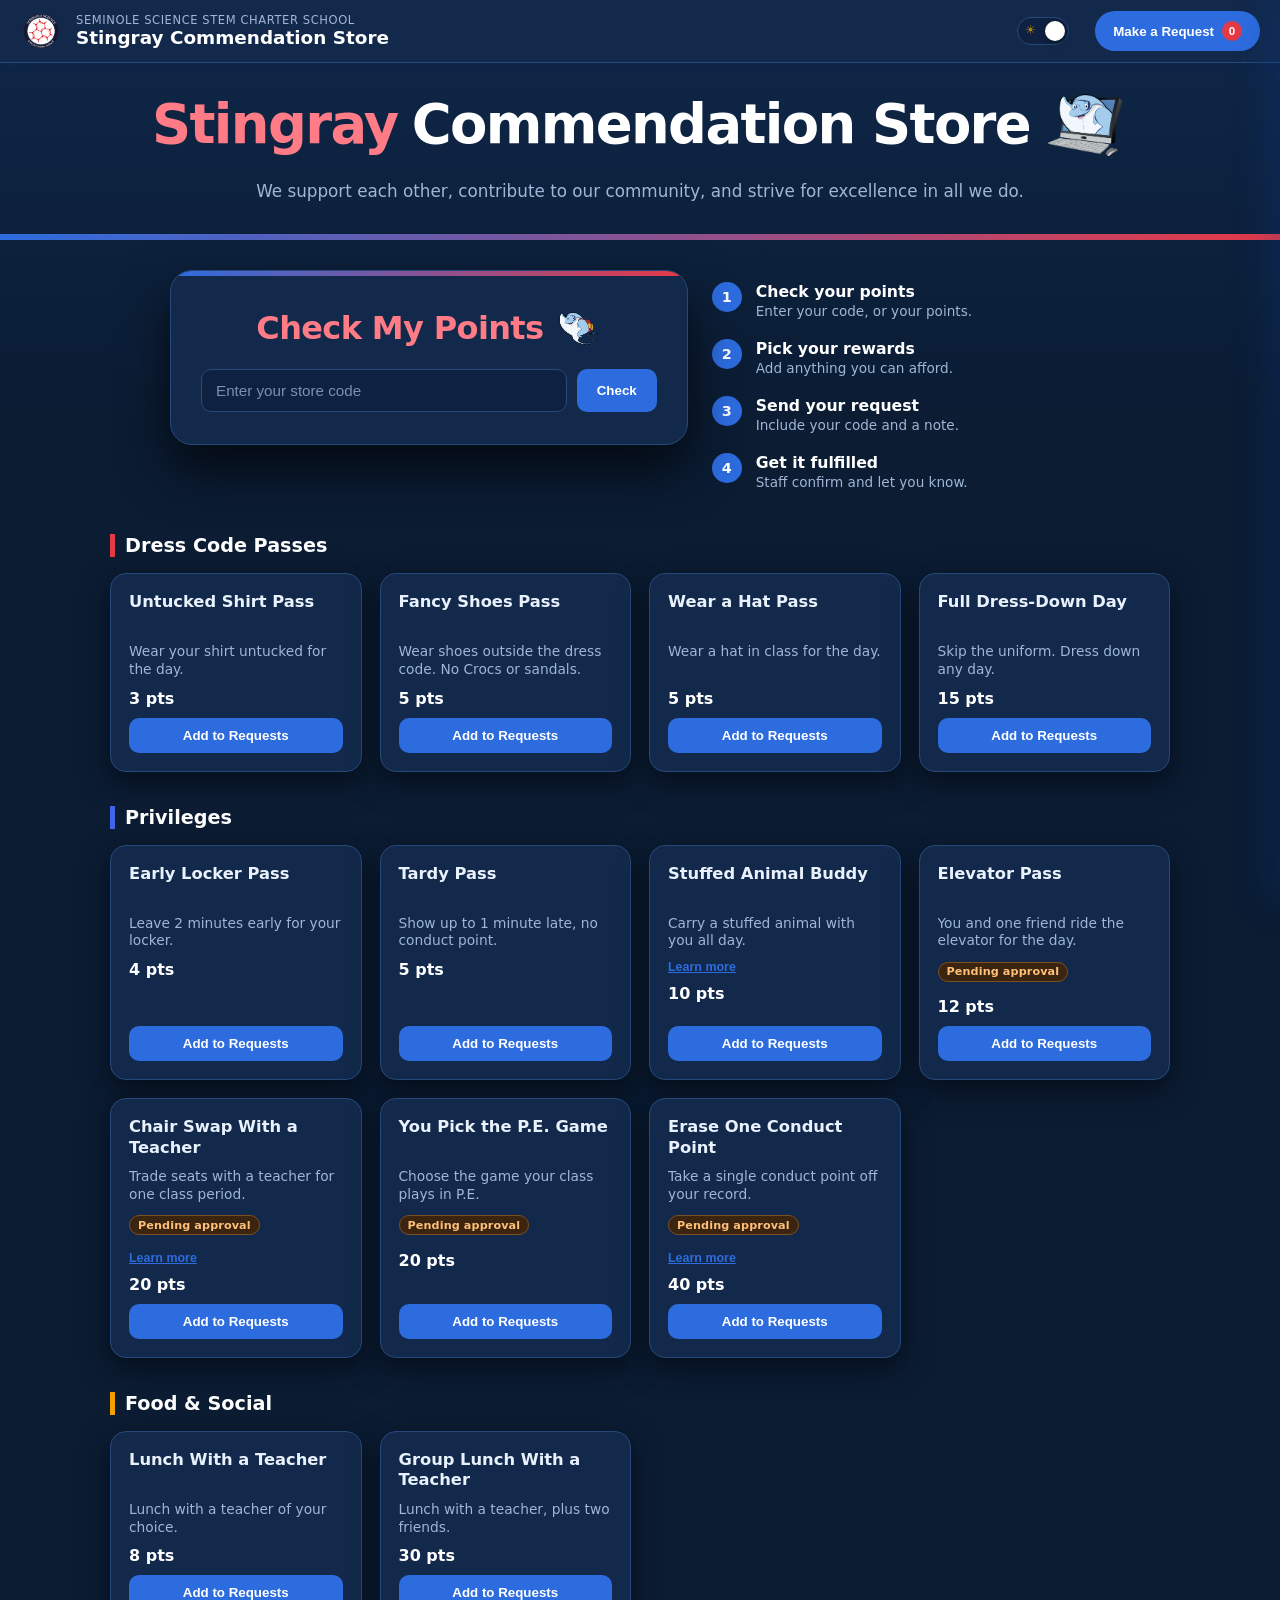
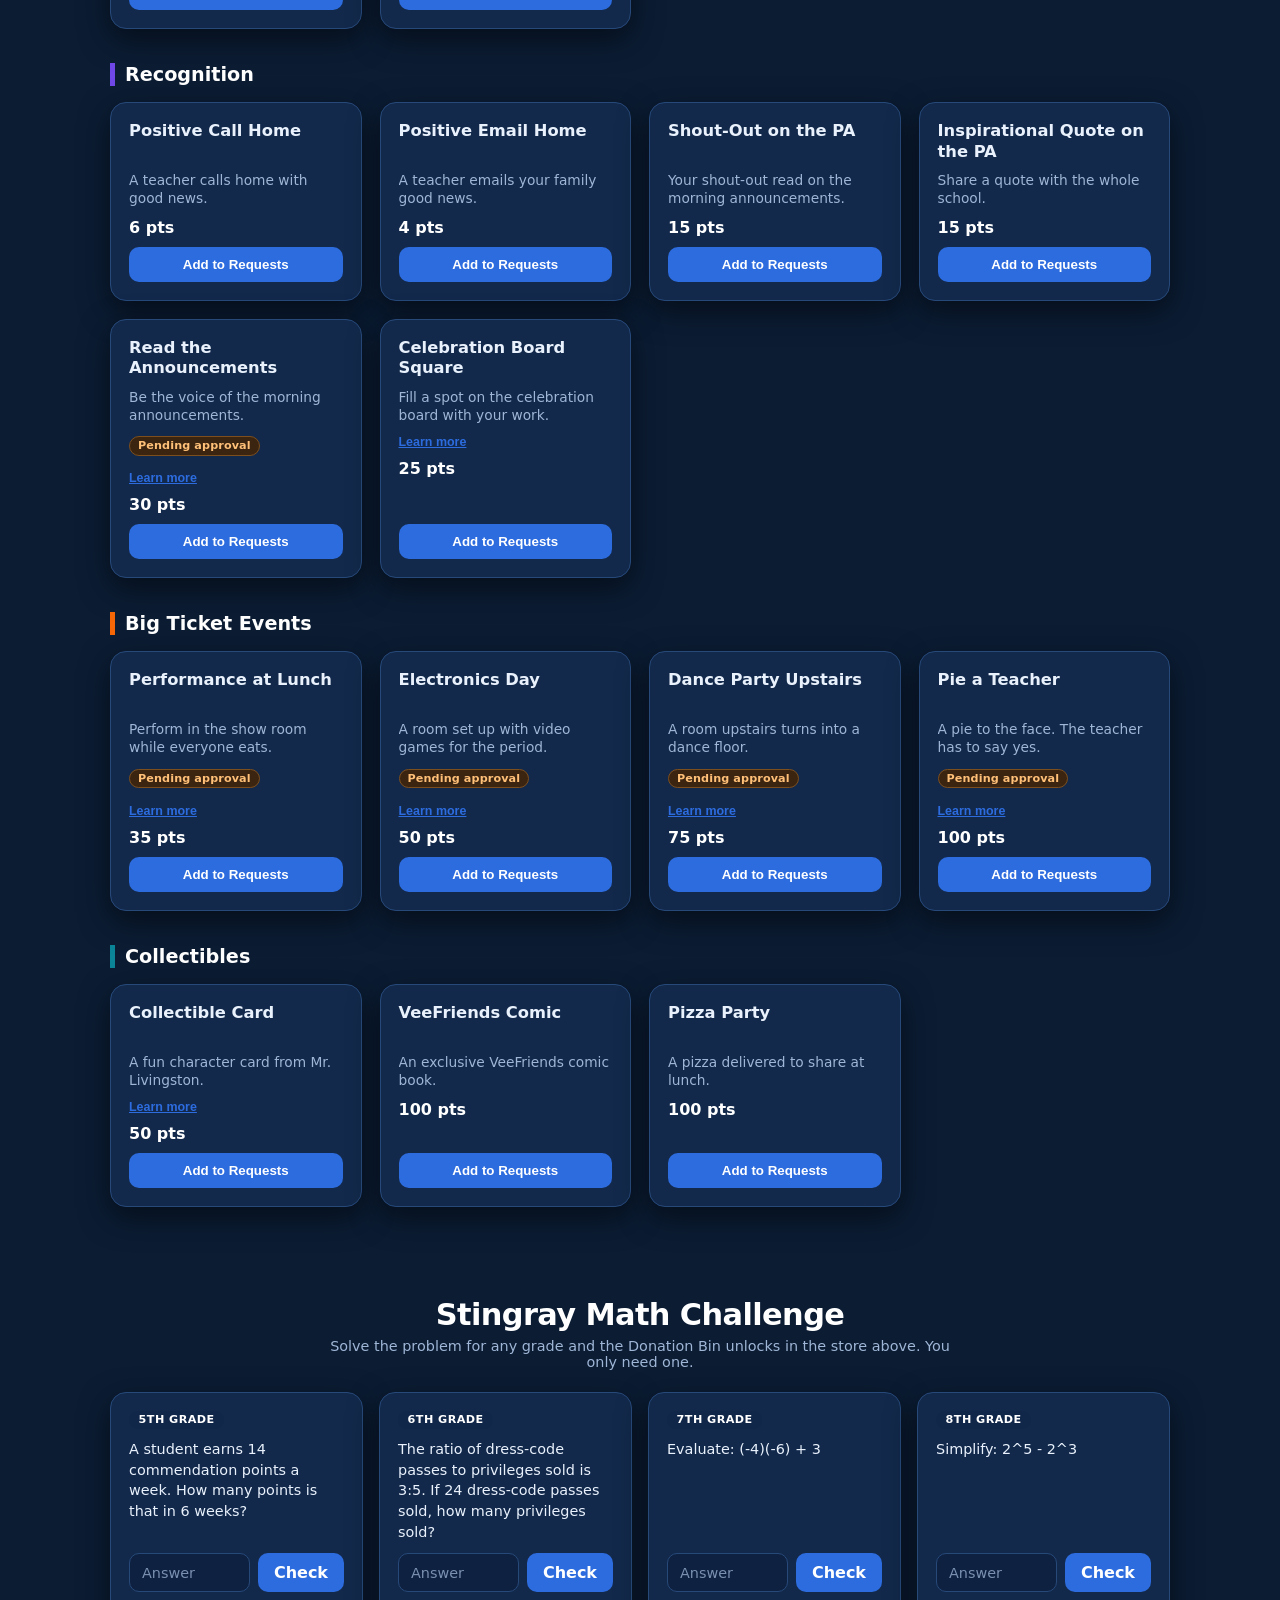
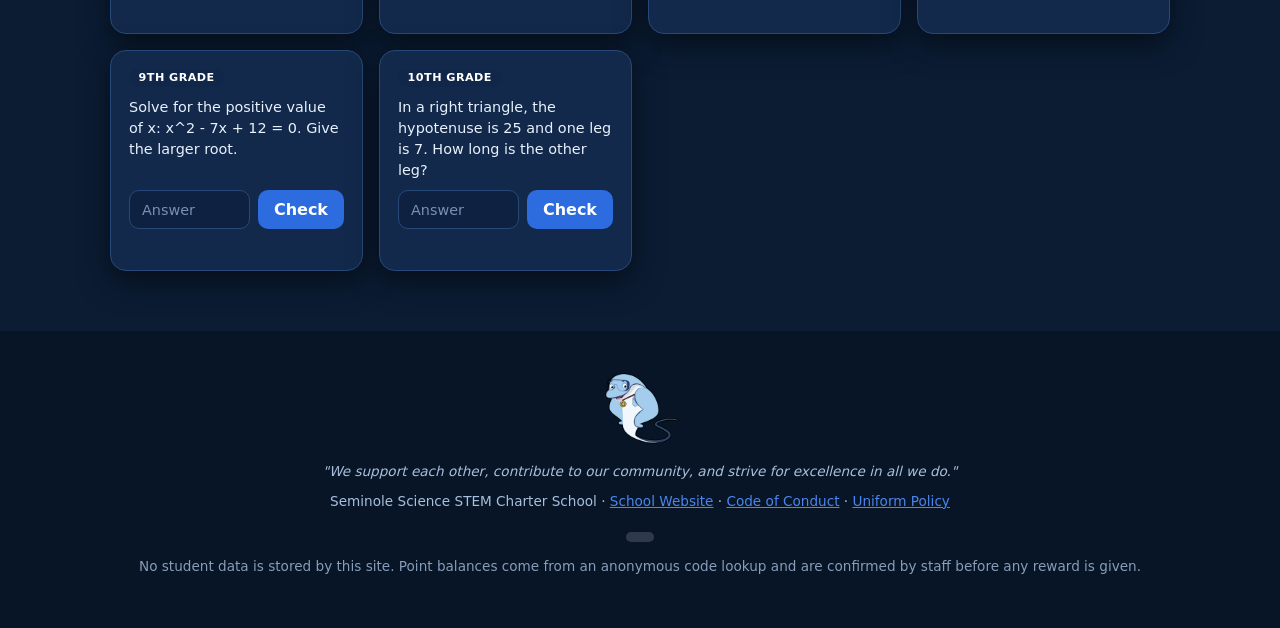
==== commit 288caca0: "Move the request button into the lookup card, slim the theme toggle Once a code verifies, the lookup" ====
--- a/index.html
+++ b/index.html
@@ -28,9 +28,12 @@
     <div class="store" id="storeNameLabel">Stingray Store</div>
   </div>
   <div class="topbar__spacer"></div>
-  <button class="theme-toggle" id="themeToggle" type="button" aria-label="Switch between dark and light">
-    <span class="theme-toggle__icon" id="themeToggleIcon">☾</span>
-    <span class="theme-toggle__label" id="themeToggleLabel">Dark</span>
+  <button class="theme-switch" id="themeToggle" type="button" role="switch" aria-checked="false" aria-label="Dark mode">
+    <span class="theme-switch__track" aria-hidden="true">
+      <span class="theme-switch__glyph theme-switch__glyph--sun">☀</span>
+      <span class="theme-switch__glyph theme-switch__glyph--moon">☾</span>
+      <span class="theme-switch__knob"></span>
+    </span>
   </button>
   <div class="mini-balance" id="miniBalance" hidden>
     <span id="miniBalanceValue">0</span> pts
@@ -54,7 +57,7 @@
       <h2>Check My Points <img class="lookup-card__sammy" src="assets/sammy-backpack.png" alt="Backpack Sammy" /></h2>
       <div class="lookup-row">
         <input type="text" id="lookupCode" placeholder="Enter your store code" autocomplete="off" />
-        <button id="lookupBtn">Check</button>
+        <button id="lookupBtn"><span class="label" id="lookupBtnLabel">Check</span><span class="cart-count" id="lookupCartCount" hidden>0</span></button>
       </div>
       <div id="lookupResult"></div>
       <input type="hidden" id="commendationInput" value="" />
--- a/css/style.css
+++ b/css/style.css
@@ -1137,34 +1137,64 @@
    THEME TOGGLE
    ============================================================ */
 
-.theme-toggle {
-  display: inline-flex;
-  align-items: center;
-  gap: 7px;
-  margin-right: 10px;
-  padding: 8px 14px;
-  border: 1px solid var(--border);
+.theme-switch {
+  margin-right: 12px;
+  padding: 0;
+  border: 0;
+  background: none;
+  cursor: pointer;
+  line-height: 0;
+}
+
+.theme-switch__track {
+  position: relative;
+  display: inline-block;
+  width: 52px;
+  height: 28px;
   border-radius: 999px;
   background: var(--surface-2);
-  color: var(--text);
-  font: inherit;
-  font-size: 0.82rem;
-  font-weight: 700;
-  cursor: pointer;
-  transition: background 0.2s ease, border-color 0.2s ease, transform 0.2s ease;
-}
-
-.theme-toggle:hover {
-  background: var(--surface);
-  border-color: var(--blue-light);
-  transform: translateY(-2px);
-}
-
-.theme-toggle__icon { font-size: 0.95rem; line-height: 1; }
-
-@media (max-width: 620px) {
-  .theme-toggle__label { display: none; }
-  .theme-toggle { padding: 8px 11px; margin-right: 6px; }
+  border: 1px solid var(--border);
+  transition: background 0.25s ease, border-color 0.25s ease;
+}
+
+.theme-switch:hover .theme-switch__track { border-color: var(--blue-light); }
+
+.theme-switch:focus-visible .theme-switch__track {
+  outline: 2px solid var(--blue-light);
+  outline-offset: 2px;
+}
+
+/* both glyphs sit on the track; the knob slides over one of them */
+.theme-switch__glyph {
+  position: absolute;
+  top: 50%;
+  transform: translateY(-50%);
+  font-size: 0.72rem;
+  line-height: 1;
+  opacity: 0.75;
+  pointer-events: none;
+}
+
+.theme-switch__glyph--sun { left: 7px; color: #f0a500; }
+.theme-switch__glyph--moon { right: 7px; color: #9fbdf4; }
+
+.theme-switch__knob {
+  position: absolute;
+  top: 3px;
+  left: 3px;
+  width: 20px;
+  height: 20px;
+  border-radius: 50%;
+  background: var(--white);
+  box-shadow: 0 2px 6px rgba(0, 0, 0, 0.35);
+  transition: transform 0.25s cubic-bezier(0.2, 0.8, 0.3, 1);
+}
+
+/* checked means dark, so the knob rests over the moon */
+.theme-switch[aria-checked="true"] .theme-switch__knob { transform: translateX(24px); }
+
+@media (prefers-reduced-motion: reduce) {
+  .theme-switch__knob { transition: none; }
 }
 
 /* ============================================================
@@ -1328,3 +1358,41 @@
 /* placeholders, so they read as hints in both themes */
 input::placeholder,
 textarea::placeholder { color: var(--text-muted); opacity: 0.75; }
+
+/* ============================================================
+   THE REQUEST BUTTON MOVES INTO THE LOOKUP CARD
+   Once a code is verified, the card's own Check button becomes
+   "Make a Request", and the top-bar copy steps aside while that
+   one is on screen.
+   ============================================================ */
+
+.lookup-row button {
+  display: inline-flex;
+  align-items: center;
+  gap: 8px;
+  white-space: nowrap;
+}
+
+.lookup-row button.as-request {
+  background: var(--red);
+}
+
+.lookup-row button.as-request:hover {
+  background: var(--red-dark);
+  box-shadow: 0 8px 18px rgba(230, 57, 70, 0.4);
+}
+
+.lookup-row button .cart-count[hidden] { display: none; }
+
+.cart-btn {
+  transition: background 0.18s ease, transform 0.18s ease,
+    box-shadow 0.18s ease, opacity 0.22s ease;
+}
+
+/* kept in the layout rather than removed, so the top bar does not
+   reflow every time the lookup card scrolls in and out of view */
+.cart-btn.is-hidden {
+  opacity: 0;
+  pointer-events: none;
+  transform: translateY(-6px);
+}
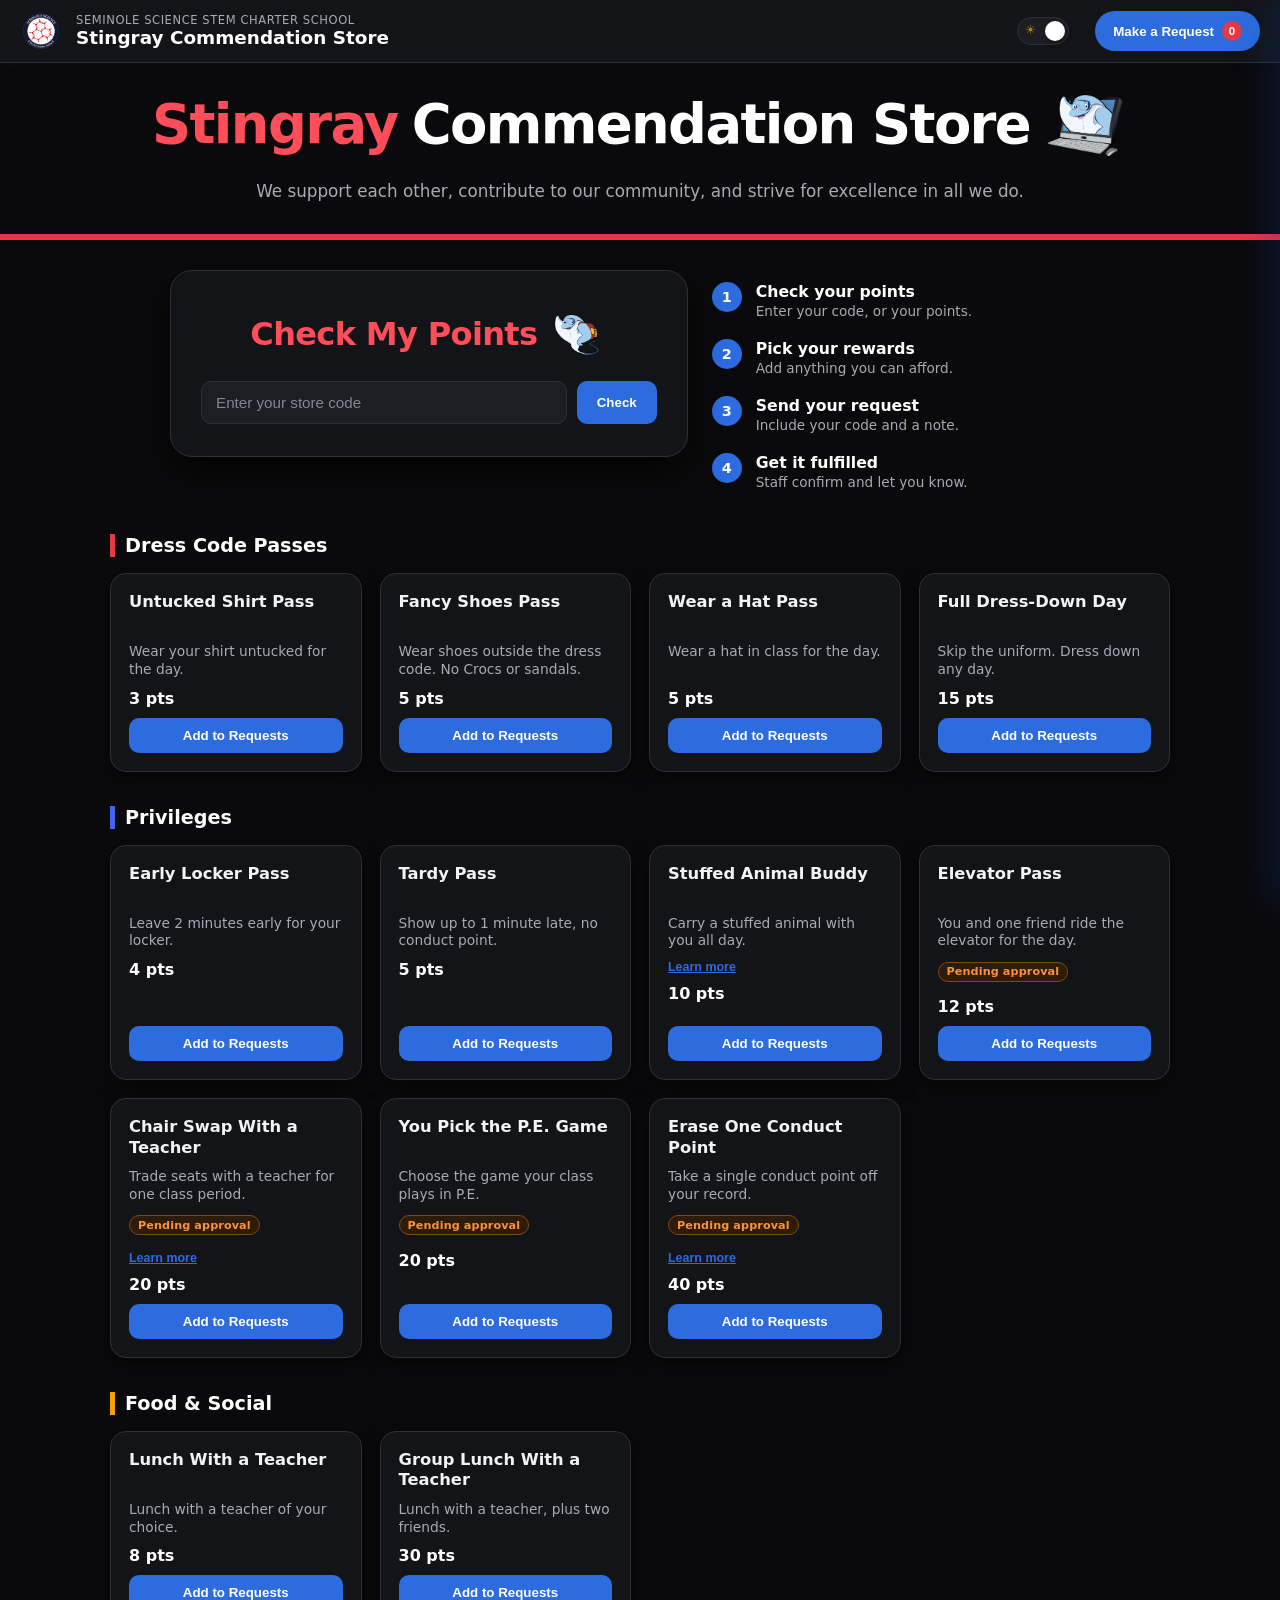
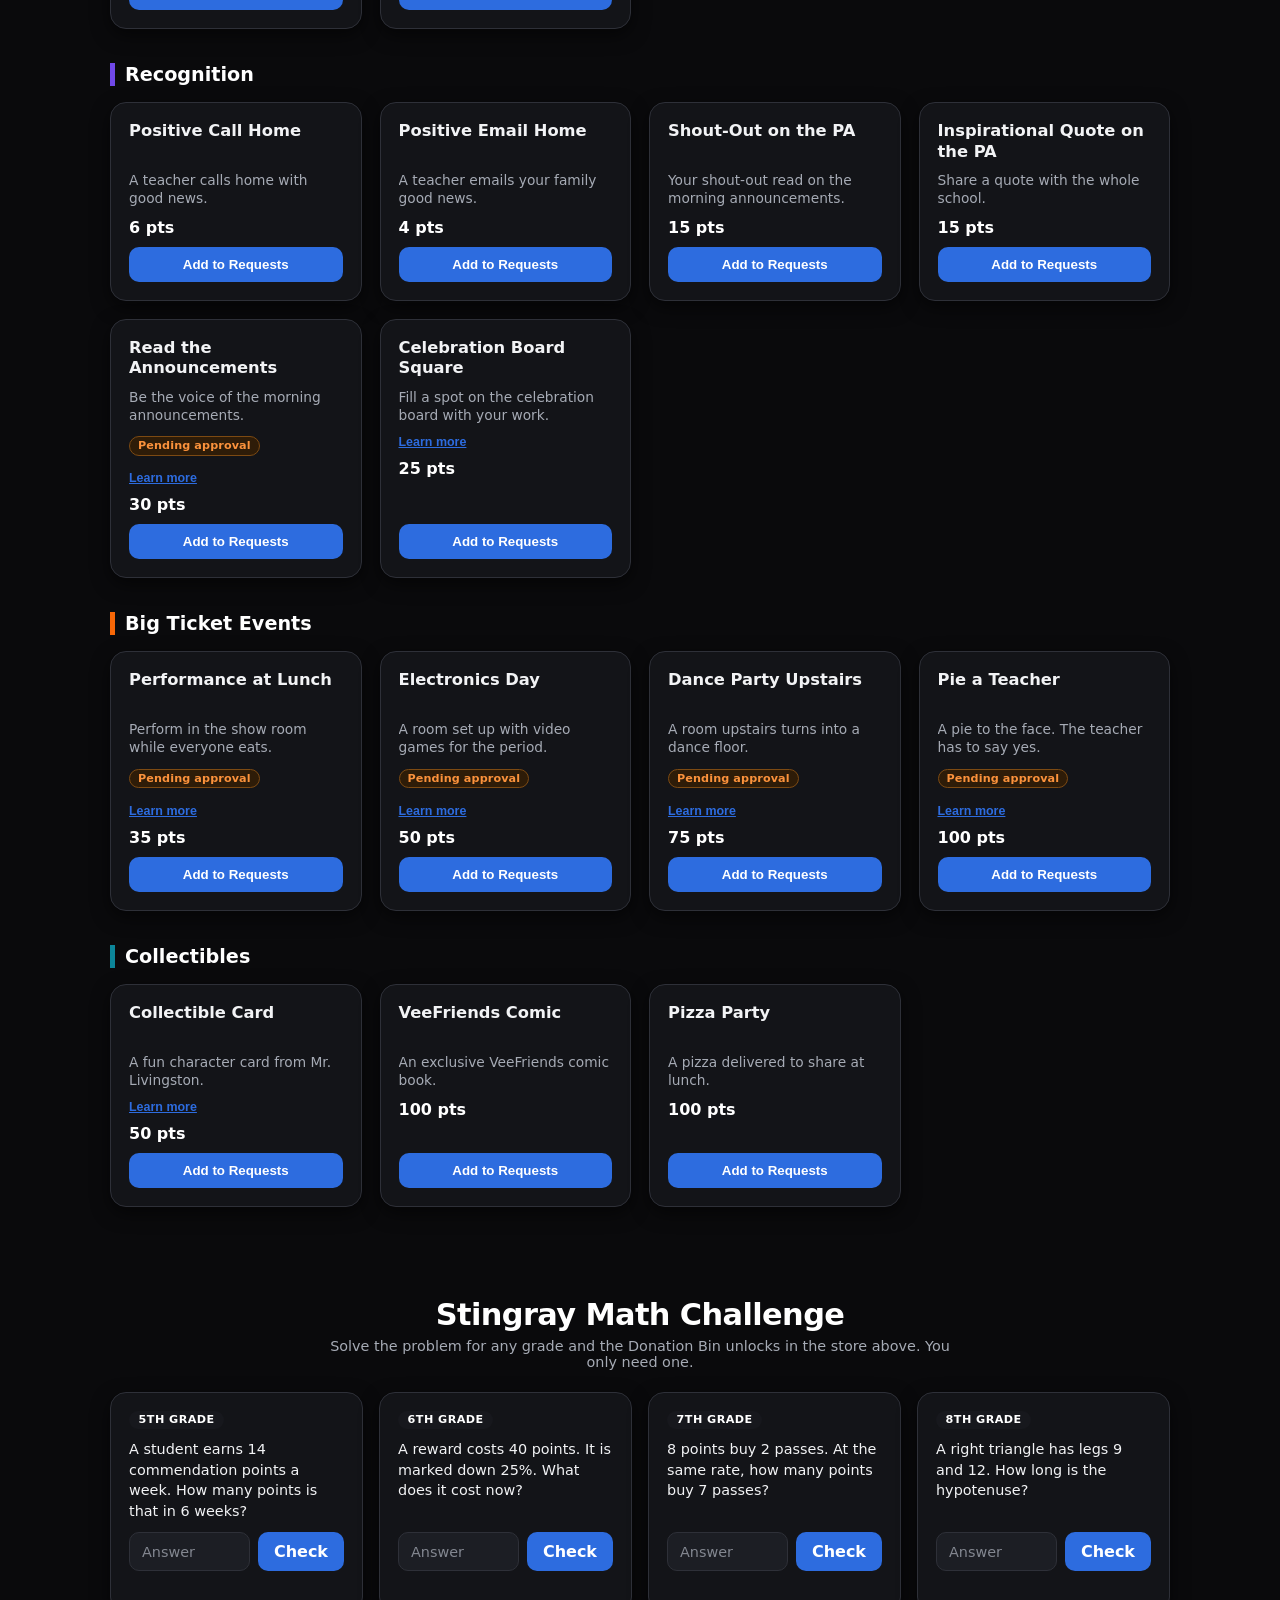
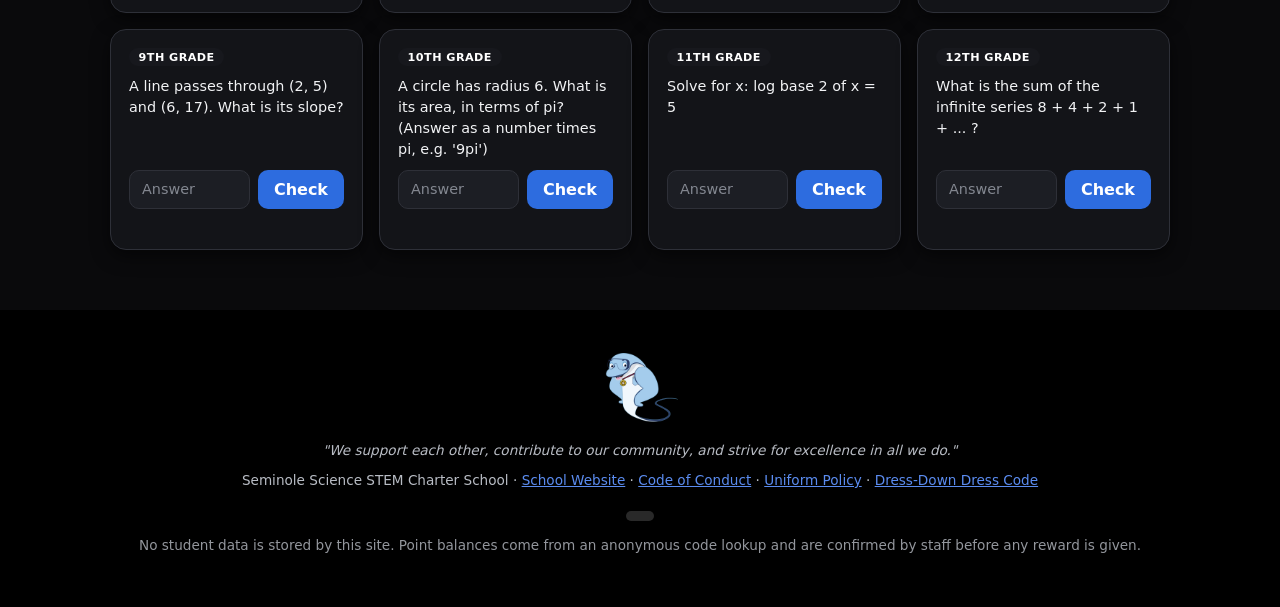
==== commit 67e6d1ad: "Stark theme, dad joke vault, 24-hour request hold Visual: remove every gradient. The page background" ====
--- a/index.html
+++ b/index.html
@@ -196,6 +196,19 @@
   <div class="challenges__status" id="challengeStatus" hidden></div>
 </section>
 
+<section class="jokes" id="jokeSection" hidden>
+  <div class="jokes__head">
+    <h2>The Vault</h2>
+    <p>You beat every grade. Here are <span id="jokeCount">55</span> dad jokes as your reward. Sorry.</p>
+  </div>
+  <div class="joke-box">
+    <p class="joke-box__setup" id="jokeSetup"></p>
+    <button class="joke-box__reveal" id="jokeRevealBtn" type="button" hidden>Tap for the punchline</button>
+    <p class="joke-box__punch" id="jokePunch" hidden></p>
+    <button class="checkout-btn" id="jokeBtn" type="button">Tell me a joke</button>
+  </div>
+</section>
+
 <section class="wall-of-fame" id="wallOfFameSection" hidden>
   <h2>Wall of Fame</h2>
   <p class="wall-of-fame__intro">Quotes shared and approved by students.</p>
@@ -224,7 +237,8 @@
     <span id="footSchoolName">Your School Name</span> ·
     <a id="footWebsite" href="#" target="_blank" rel="noopener">School Website</a> ·
     <a id="footCodeOfConduct" href="#" target="_blank" rel="noopener">Code of Conduct</a> ·
-    <a id="footUniformPolicy" href="#" target="_blank" rel="noopener">Uniform Policy</a>
+    <a id="footUniformPolicy" href="#" target="_blank" rel="noopener">Uniform Policy</a><span id="footDressCodeItem"> ·
+    <a id="footDressCode" href="#" target="_blank" rel="noopener">Dress-Down Dress Code</a></span>
   </p>
   <div class="egg-counter" id="eggCounter" hidden></div>
   <p style="opacity:0.8;">No student data is stored by this site. Point balances come from an anonymous code lookup and are confirmed by staff before any reward is given.</p>
@@ -236,6 +250,7 @@
 <script src="js/points.js"></script>
 <script src="js/eggs.js"></script>
 <script src="js/challenges.js"></script>
+<script src="js/jokes.js"></script>
 <script src="js/app.js"></script>
 </body>
 </html>
--- a/css/style.css
+++ b/css/style.css
@@ -24,8 +24,6 @@
   color-scheme: light;
   --bg: #ffffff;
   --bg-soft: #e6f1ff;
-  --bg-soft-warm: #fff2ea;
-  --page-gradient: linear-gradient(180deg, #e6f1ff 0%, #ffffff 320px);
   --surface: #ffffff;
   --surface-2: #eef4fb;
   --border: #cfe1f5;
@@ -57,42 +55,43 @@
   --footer-text: #cfd9e6;
 }
 
-/* ---------- Dark ---------- */
+/* ---------- Dark ----------
+   Near-black rather than navy, so the brand red and blue read as the
+   only real color on the page. Flat fills, visible borders, no
+   gradients anywhere. */
 :root[data-theme="dark"] {
   color-scheme: dark;
-  --bg: #0b1c33;
-  --bg-soft: #11274a;
-  --bg-soft-warm: #2b2135;
-  --page-gradient: linear-gradient(180deg, #0f2749 0%, #0b1c33 420px);
-  --surface: #12294b;
-  --surface-2: #0e2141;
-  --border: #27497a;
-  --border-strong: #3d76d6;
-  --text: #e9f1fc;
-  --text-muted: #9fb6d6;
+  --bg: #0a0a0c;
+  --bg-soft: #17181d;
+  --surface: #131418;
+  --surface-2: #1c1e24;
+  --border: #2e3038;
+  --border-strong: #e63946;
+  --text: #f2f3f5;
+  --text-muted: #a6abb5;
   --heading: #ffffff;
-  --accent: #ff7b85;
-  --blue-light: #4b86ee;
+  --accent: #ff4d5a;
+  --blue-light: #5b8cf0;
   --btn-bg: #2d6cdf;
-  --btn-bg-hover: #5590f0;
-  --disabled: #3a5578;
-  --shadow: 0 10px 30px rgba(0, 0, 0, 0.5);
-  --shadow-hover: 0 16px 34px rgba(0, 0, 0, 0.6);
-  --shadow-lift: 0 24px 50px rgba(0, 0, 0, 0.68);
-  --ok-bg: #0f3a22;
-  --ok-border: #1f7040;
-  --ok-text: #82e7a8;
-  --warn-bg: #3a2f10;
-  --warn-border: #7d6521;
-  --warn-text: #ffd97a;
-  --alert-bg: #3d161a;
-  --alert-border: #7f2a33;
-  --alert-text: #ff9aa2;
-  --approval-bg: #3b2410;
-  --approval-border: #7d4f1d;
-  --approval-text: #ffc078;
-  --footer-bg: #071527;
-  --footer-text: #a8bfdd;
+  --btn-bg-hover: #4a84f0;
+  --disabled: #3a3d45;
+  --shadow: 0 6px 18px rgba(0, 0, 0, 0.55);
+  --shadow-hover: 0 10px 26px rgba(0, 0, 0, 0.65);
+  --shadow-lift: 0 14px 34px rgba(0, 0, 0, 0.72);
+  --ok-bg: #0c2b18;
+  --ok-border: #1f7a45;
+  --ok-text: #4ade80;
+  --warn-bg: #2e2408;
+  --warn-border: #7a6011;
+  --warn-text: #fbbf24;
+  --alert-bg: #2e0f13;
+  --alert-border: #8b1f2a;
+  --alert-text: #ff6b76;
+  --approval-bg: #2e1c08;
+  --approval-border: #7d4a12;
+  --approval-text: #fb923c;
+  --footer-bg: #000000;
+  --footer-text: #b8bcc4;
 }
 
 * { box-sizing: border-box; }
@@ -101,10 +100,7 @@
   margin: 0;
   font-family: "Segoe UI", system-ui, -apple-system, Roboto, Helvetica, Arial, sans-serif;
   color: var(--text);
-  /* explicit base color under the gradient, so the page still reads
-     correctly if the gradient never paints */
   background-color: var(--bg);
-  background-image: var(--page-gradient);
   transition: background-color 0.3s ease, color 0.3s ease;
 }
 
@@ -239,7 +235,7 @@
 .accent-line {
   width: 100%;
   height: 6px;
-  background: linear-gradient(90deg, var(--blue), var(--red));
+  background: var(--red);
 }
 
 /* ---------- Points lookup ---------- */
@@ -272,15 +268,6 @@
   transition: transform 0.25s ease, box-shadow 0.25s ease;
 }
 
-/* a thin brand bar across the top, instead of the old heavy border */
-.lookup-card::before {
-  content: "";
-  position: absolute;
-  inset: 0 0 auto;
-  height: 5px;
-  background: linear-gradient(90deg, var(--blue), var(--red));
-}
-
 .lookup-card:hover {
   transform: translateY(-3px);
   box-shadow: var(--shadow-hover), 0 0 0 1px var(--blue-light);
@@ -298,8 +285,7 @@
   letter-spacing: -0.02em;
 }
 
-.lookup-card__sammy { width: 58px; }
-.lookup-card__sammy { width: 46px; height: auto; }
+.lookup-card__sammy { width: 58px; height: auto; }
 
 .lookup-lead { margin: 0 0 4px; color: var(--text); font-size: 0.95rem; font-weight: 600; }
 .lookup-sub { margin: 0 0 16px; color: var(--text-muted); font-size: 0.8rem; }
@@ -361,7 +347,7 @@
   margin-top: 10px;
   padding: 12px 14px;
   border-radius: 12px;
-  background: linear-gradient(90deg, var(--bg-soft), var(--bg-soft-warm));
+  background: var(--bg-soft);
   border: 1px solid var(--blue-light);
   color: var(--heading);
   font-weight: 700;
@@ -456,23 +442,6 @@
   border-color: var(--blue-light);
 }
 
-/* the accent bar wipes in from the left on hover */
-.card::after {
-  content: "";
-  position: absolute;
-  left: 0;
-  right: 0;
-  bottom: 0;
-  height: 3px;
-  background: linear-gradient(90deg, var(--blue), var(--red));
-  transform: scaleX(0);
-  transform-origin: left;
-  transition: transform 0.28s ease;
-  border-radius: 0 0 var(--radius) var(--radius);
-}
-
-.card:hover::after { transform: scaleX(1); }
-
 .card button.add {
   transition: background 0.18s ease, transform 0.18s ease, box-shadow 0.18s ease;
 }
@@ -1396,3 +1365,76 @@
   pointer-events: none;
   transform: translateY(-6px);
 }
+
+/* ============================================================
+   DAD JOKE VAULT
+   Hidden until every grade-level challenge is solved.
+   ============================================================ */
+
+.jokes {
+  max-width: 760px;
+  margin: 0 auto;
+  padding: 10px 20px 60px;
+  text-align: center;
+}
+
+.jokes[hidden] { display: none; }
+
+.jokes__head h2 {
+  margin: 0 0 6px;
+  color: var(--heading);
+  font-size: clamp(1.4rem, 3vw, 1.9rem);
+  font-weight: 900;
+  letter-spacing: -0.02em;
+}
+
+.jokes__head p {
+  margin: 0 auto 22px;
+  color: var(--text-muted);
+  font-size: 0.9rem;
+}
+
+.joke-box {
+  background: var(--surface);
+  border: 1px solid var(--border);
+  border-radius: var(--radius);
+  box-shadow: var(--shadow);
+  padding: 28px 24px 24px;
+}
+
+.joke-box__setup {
+  margin: 0 0 14px;
+  color: var(--text);
+  font-size: 1.15rem;
+  font-weight: 700;
+  line-height: 1.4;
+  min-height: 1.4em;
+}
+
+.joke-box__reveal {
+  display: inline-block;
+  margin: 0 0 14px;
+  padding: 8px 16px;
+  border: 1px dashed var(--border-strong);
+  border-radius: 999px;
+  background: none;
+  color: var(--accent);
+  font: inherit;
+  font-size: 0.85rem;
+  font-weight: 700;
+  cursor: pointer;
+  transition: background 0.18s ease;
+}
+
+.joke-box__reveal:hover { background: var(--surface-2); }
+.joke-box__reveal[hidden] { display: none; }
+
+.joke-box__punch {
+  margin: 0 0 18px;
+  color: var(--accent);
+  font-size: 1.3rem;
+  font-weight: 900;
+  line-height: 1.35;
+}
+
+.joke-box__punch[hidden] { display: none; }
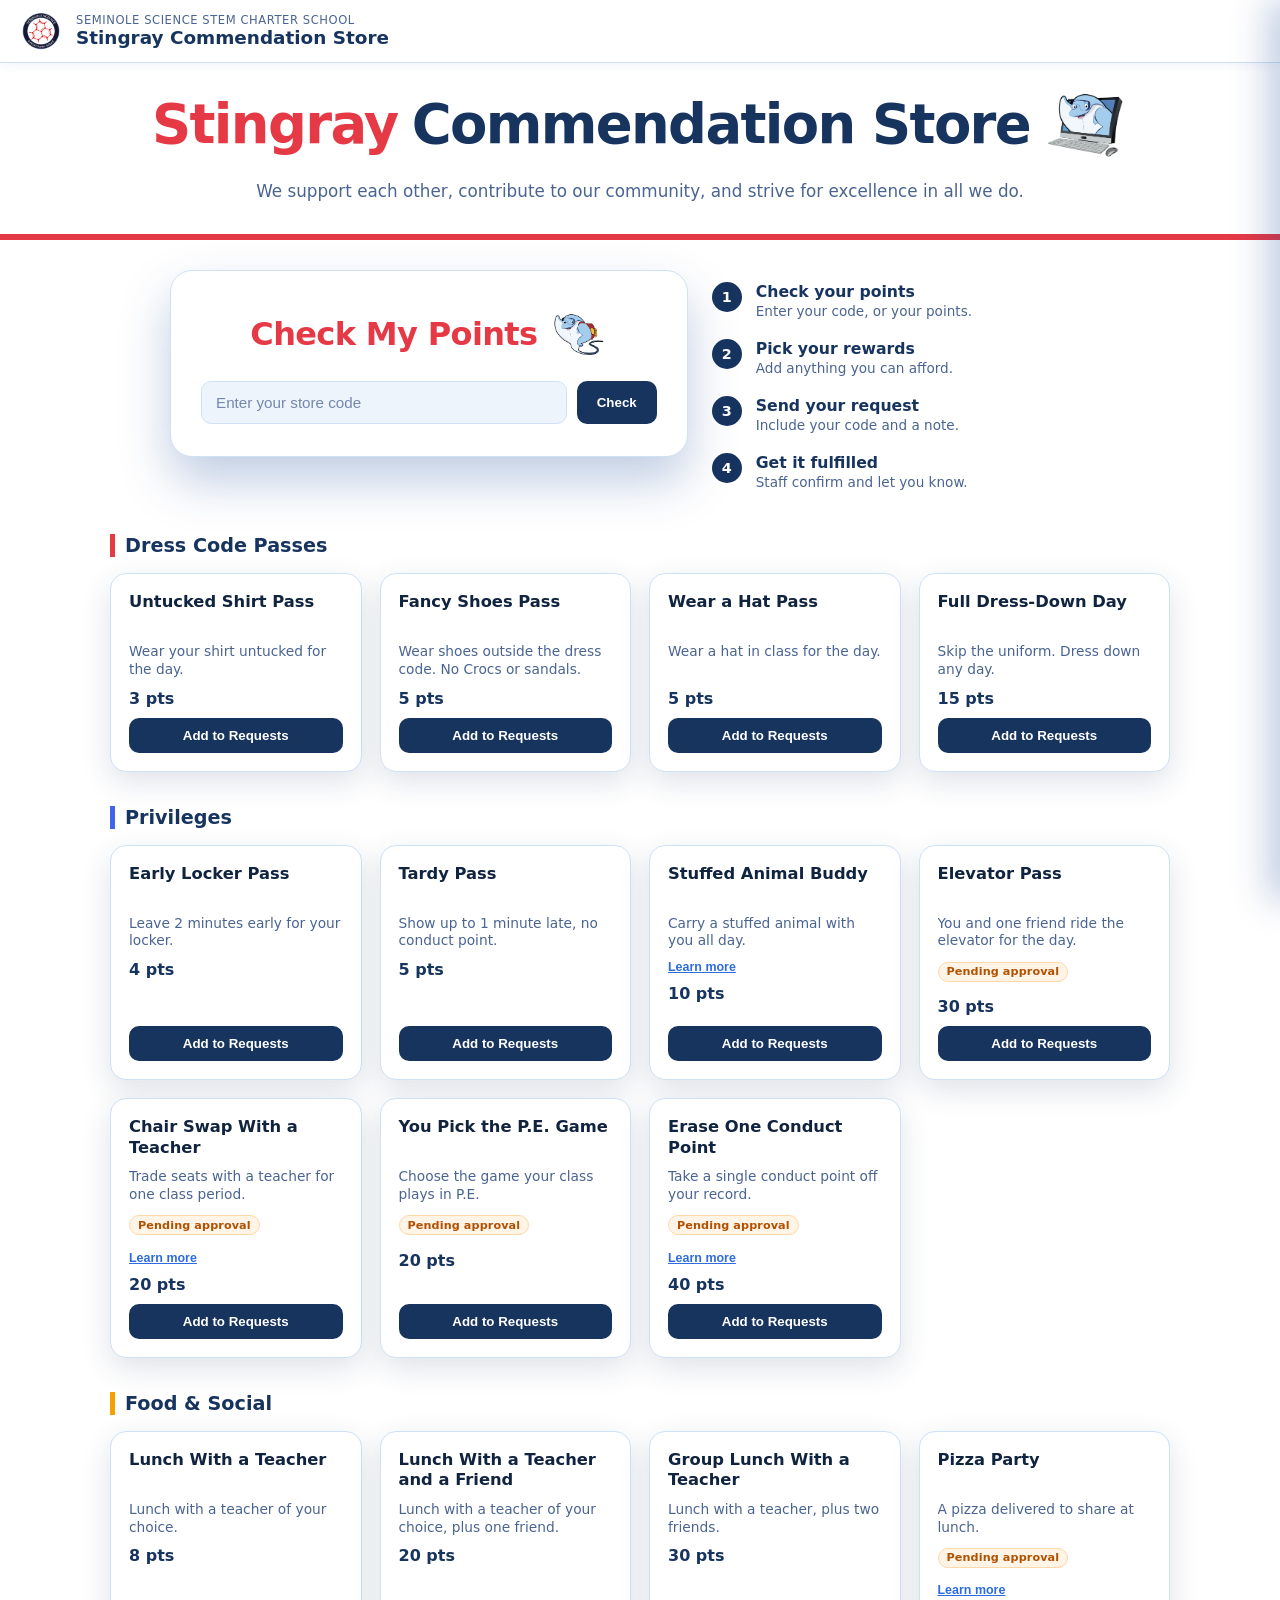
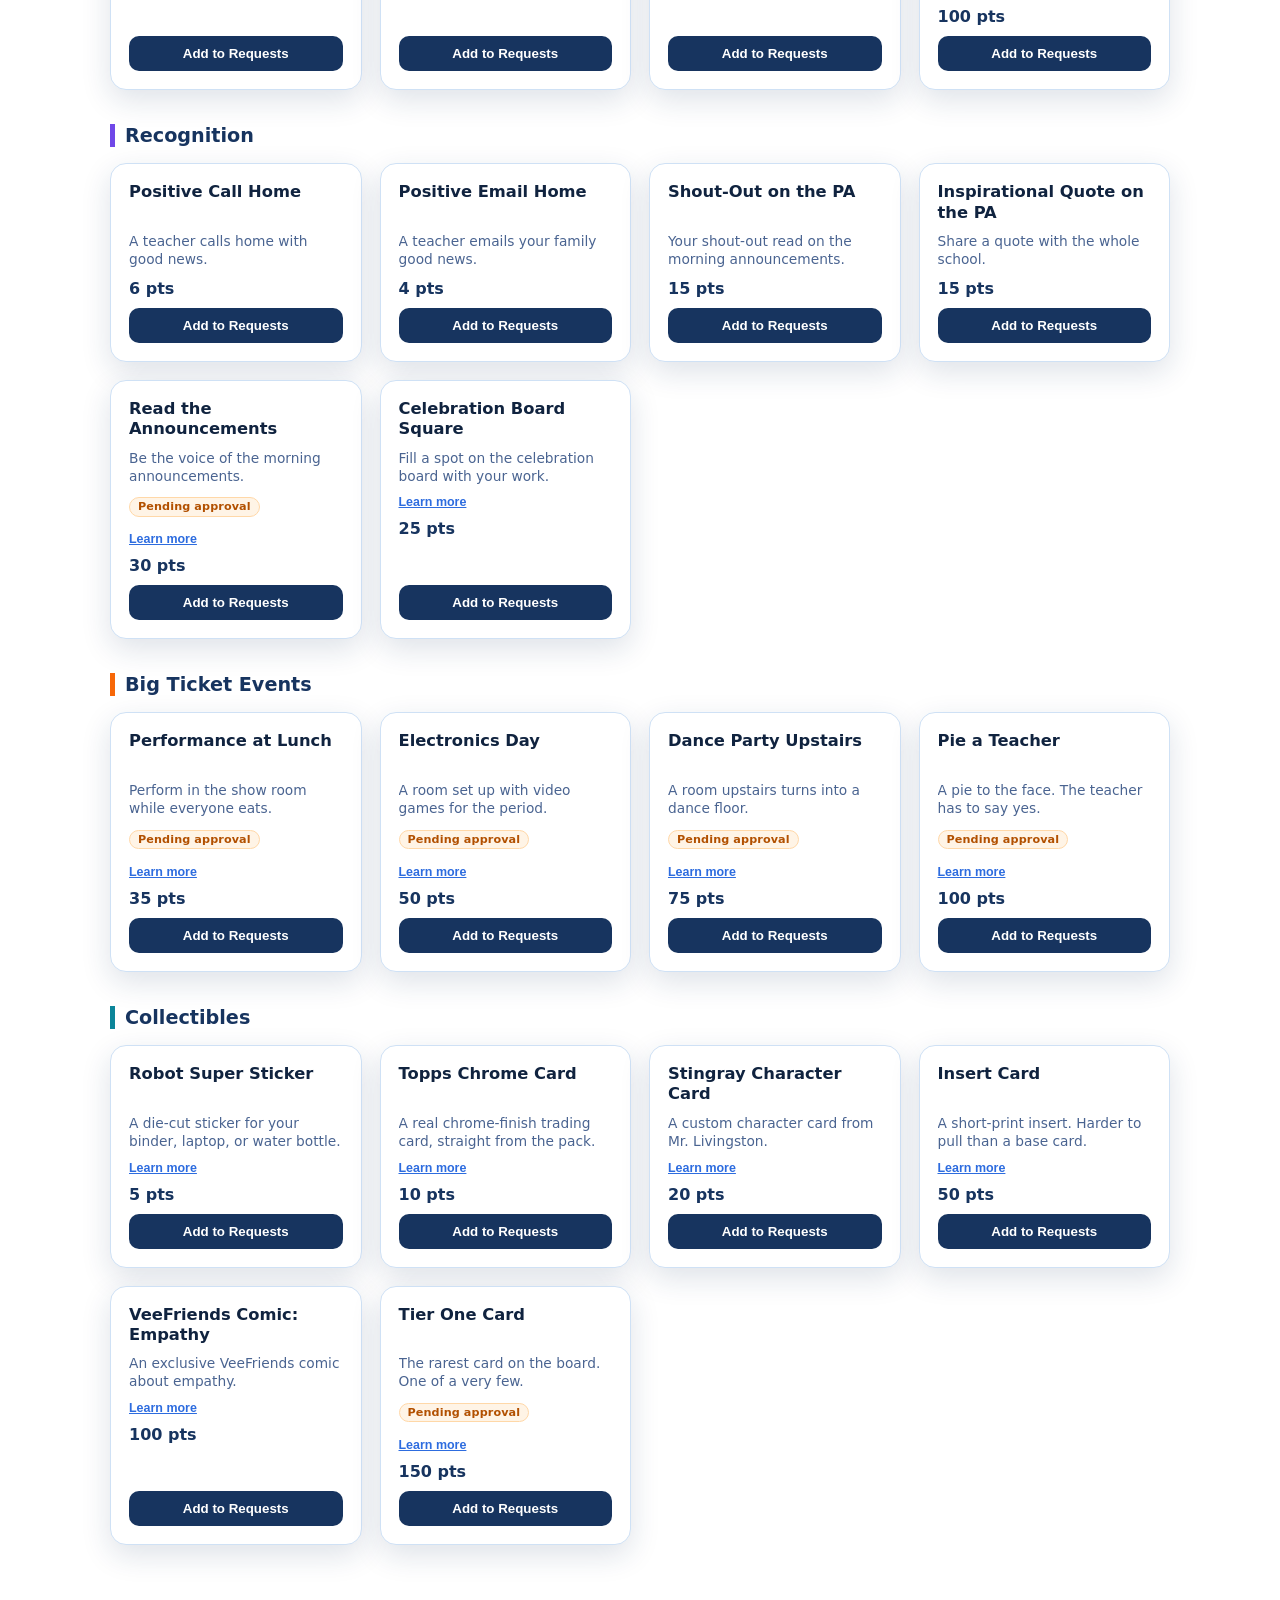
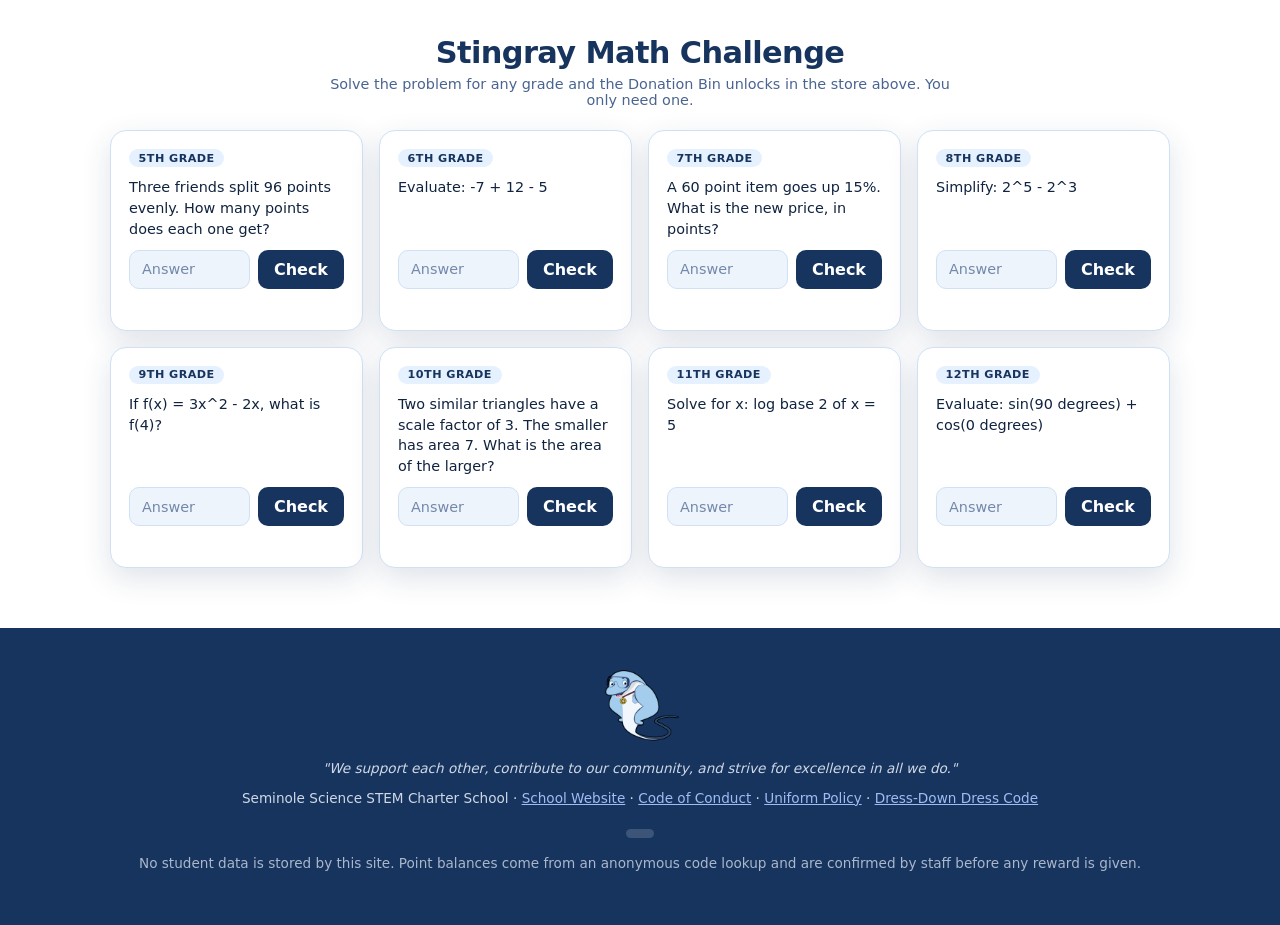
==== commit 6365b9ef: "Earn dark mode, lock the code in, tier the collectibles Easter eggs drop back to two tiers: the two-" ====
--- a/index.html
+++ b/index.html
@@ -10,12 +10,16 @@
   // Runs before the stylesheet paints, so a returning student never sees
   // a flash of the other theme.
   (function () {
+    var theme = "light";
     try {
-      var saved = localStorage.getItem("stingray.theme");
-      document.documentElement.setAttribute("data-theme", saved === "light" ? "light" : "dark");
+      // Dark mode is a reward for finding every easter egg, so it only
+      // applies when it has been unlocked AND chosen.
+      var unlocked = localStorage.getItem("stingray.darkUnlocked") === "1";
+      if (unlocked && localStorage.getItem("stingray.theme") === "dark") theme = "dark";
     } catch (e) {
-      document.documentElement.setAttribute("data-theme", "dark");
+      /* fall through to light */
     }
+    document.documentElement.setAttribute("data-theme", theme);
   })();
 </script>
 </head>
@@ -28,7 +32,7 @@
     <div class="store" id="storeNameLabel">Stingray Store</div>
   </div>
   <div class="topbar__spacer"></div>
-  <button class="theme-switch" id="themeToggle" type="button" role="switch" aria-checked="false" aria-label="Dark mode">
+  <button class="theme-switch" id="themeToggle" type="button" role="switch" aria-checked="false" aria-label="Dark mode" hidden>
     <span class="theme-switch__track" aria-hidden="true">
       <span class="theme-switch__glyph theme-switch__glyph--sun">☀</span>
       <span class="theme-switch__glyph theme-switch__glyph--moon">☾</span>
@@ -38,9 +42,6 @@
   <div class="mini-balance" id="miniBalance" hidden>
     <span id="miniBalanceValue">0</span> pts
   </div>
-  <button class="cart-btn" id="openCartBtn" aria-haspopup="dialog">
-    <span class="label">Make a Request</span> <span class="cart-count" id="cartCount">0</span>
-  </button>
 </header>
 
 <section class="hero">
@@ -60,6 +61,7 @@
         <button id="lookupBtn"><span class="label" id="lookupBtnLabel">Check</span><span class="cart-count" id="lookupCartCount" hidden>0</span></button>
       </div>
       <div id="lookupResult"></div>
+      <button class="code-reset" id="changeCodeBtn" type="button" hidden>Enter a different code</button>
       <input type="hidden" id="commendationInput" value="" />
       <input type="hidden" id="conductInput" value="" />
     </div>
--- a/css/style.css
+++ b/css/style.css
@@ -687,18 +687,25 @@
   pointer-events: none;
 }
 
+/* Size, shape, spin, sway and speed are all set per piece in app.js,
+   so every burst looks different. */
 .confetti-piece {
   position: absolute;
   top: -14px;
-  width: 8px;
-  height: 14px;
   opacity: 0.95;
   animation: confettiFall 1.8s ease-in forwards;
 }
 
+.confetti-piece--rect { height: 9px !important; border-radius: 1px; }
+.confetti-piece--dot { border-radius: 50%; }
+.confetti-piece--sq { border-radius: 1px; }
+
 @keyframes confettiFall {
-  0% { transform: translateY(0) rotate(0deg); opacity: 1; }
-  100% { transform: translateY(360px) rotate(560deg); opacity: 0; }
+  0% { transform: translateY(0) translateX(0) rotate(0deg); opacity: 1; }
+  100% {
+    transform: translateY(360px) translateX(var(--sway, 0)) rotate(var(--spin, 560deg));
+    opacity: 0;
+  }
 }
 
 .points-modal__body { position: relative; z-index: 1; margin-bottom: 18px; }
@@ -912,17 +919,18 @@
 
 /* ============================================================
    EASTER EGGS
-   Triple-tap a section heading and its cards flip; quadruple-tap
-   and the section does its own thing. Every one of these is
-   decoration only, and all of them sit still under
+   Tap a section heading: two taps pops an emoji, three spins the
+   cards, four sets off that section's own trick. Every one of
+   these is decoration, uses flat color, and sits still under
    prefers-reduced-motion.
    ============================================================ */
 
 .egg-target {
-  /* stops a triple-tap from selecting the heading text instead */
+  /* stops repeated tapping from selecting the heading text */
   user-select: none;
   -webkit-user-select: none;
   -webkit-tap-highlight-color: transparent;
+  cursor: pointer;
 }
 
 .egg-counter {
@@ -943,79 +951,93 @@
   100% { transform: scale(1); }
 }
 
-/* -- triple taps: a flip per section -- */
-
-.egg-flip-y .card { animation: egg-spin-y 1s ease both; }
-.egg-flip-x .card { animation: egg-spin-x 1s ease both; }
-.egg-flip-spin .card,
-img.egg-flip-spin { animation: egg-spin-z 1s ease both; }
-.egg-flip-cascade .card { animation: egg-spin-y 0.9s ease both; }
-.egg-flip-tumble .card { animation: egg-tumble 1.1s ease both; }
-
-/* cascade and tumble stagger down the grid instead of firing at once */
-.egg-flip-cascade .card:nth-child(2) { animation-delay: 0.08s; }
-.egg-flip-cascade .card:nth-child(3) { animation-delay: 0.16s; }
-.egg-flip-cascade .card:nth-child(4) { animation-delay: 0.24s; }
-.egg-flip-cascade .card:nth-child(5) { animation-delay: 0.32s; }
-.egg-flip-cascade .card:nth-child(6) { animation-delay: 0.4s; }
-.egg-flip-tumble .card:nth-child(even) { animation-delay: 0.14s; }
-
-@keyframes egg-spin-y {
+/* ---- three taps: the cards spin ---- */
+
+.egg-spin-y .card { animation: egg-spin-y-kf 1s ease both; }
+.egg-spin-x .card { animation: egg-spin-x-kf 1s ease both; }
+.egg-spin-flat .card,
+img.egg-spin-flat { animation: egg-spin-flat-kf 1s ease both; }
+.egg-tumble .card { animation: egg-tumble-kf 1.1s ease both; }
+
+/* spins in order across the row rather than all at once */
+.egg-spin-cascade .card { animation: egg-spin-y-kf 0.9s ease both; }
+.egg-spin-cascade .card:nth-child(2) { animation-delay: 0.1s; }
+.egg-spin-cascade .card:nth-child(3) { animation-delay: 0.2s; }
+.egg-spin-cascade .card:nth-child(4) { animation-delay: 0.3s; }
+.egg-spin-cascade .card:nth-child(5) { animation-delay: 0.4s; }
+.egg-spin-cascade .card:nth-child(6) { animation-delay: 0.5s; }
+.egg-spin-cascade .card:nth-child(7) { animation-delay: 0.6s; }
+.egg-tumble .card:nth-child(even) { animation-delay: 0.14s; }
+
+@keyframes egg-spin-y-kf {
   from { transform: perspective(600px) rotateY(0); }
   to { transform: perspective(600px) rotateY(360deg); }
 }
 
-@keyframes egg-spin-x {
+@keyframes egg-spin-x-kf {
   from { transform: perspective(600px) rotateX(0); }
   to { transform: perspective(600px) rotateX(360deg); }
 }
 
-@keyframes egg-spin-z {
+@keyframes egg-spin-flat-kf {
   from { transform: rotate(0); }
   to { transform: rotate(360deg); }
 }
 
-@keyframes egg-tumble {
+@keyframes egg-tumble-kf {
   0% { transform: perspective(600px) rotate3d(1, 1, 0, 0deg) scale(1); }
   50% { transform: perspective(600px) rotate3d(1, 1, 0, 180deg) scale(0.88); }
   100% { transform: perspective(600px) rotate3d(1, 1, 0, 360deg) scale(1); }
 }
 
-/* -- quadruple taps: one trick per section -- */
-
-/* Dress Code Passes: the cards change outfits */
-.egg-costume .card { animation: egg-costume-cycle 0.5s steps(1) 4; }
-
-@keyframes egg-costume-cycle {
-  0% { background: #ffe3e3; }
-  25% { background: #e3fafc; }
-  50% { background: #fff3bf; }
-  75% { background: #e6fcf5; }
-  100% { background: var(--surface); }
-}
-
-/* Privileges: the cards take a hall pass across the room */
-.egg-hallpass .card { animation: egg-slide 1.1s ease both; }
-.egg-hallpass .card:nth-child(even) { animation-delay: 0.12s; }
-
-@keyframes egg-slide {
-  0% { transform: translateX(0); }
-  35% { transform: translateX(22px) rotate(2deg); }
-  70% { transform: translateX(-14px) rotate(-2deg); }
-  100% { transform: translateX(0); }
-}
-
-/* Food & Social: a plain case of the wiggles */
-.egg-wiggle .card { animation: egg-wiggle-kf 0.55s ease 3; }
-.egg-wiggle .card:nth-child(odd) { animation-delay: 0.1s; }
-
-@keyframes egg-wiggle-kf {
-  0%, 100% { transform: rotate(0); }
-  25% { transform: rotate(2.5deg); }
-  75% { transform: rotate(-2.5deg); }
-}
-
-/* Recognition: everybody gets a turn in the spotlight */
+/* ---- four taps: one trick per section ---- */
+
+/* fall off: the cards drop out of the row and climb back */
+.egg-falloff .card { animation: egg-falloff-kf 1.5s cubic-bezier(0.5, 0, 0.6, 1) both; }
+.egg-falloff .card:nth-child(2) { animation-delay: 0.09s; }
+.egg-falloff .card:nth-child(3) { animation-delay: 0.18s; }
+.egg-falloff .card:nth-child(4) { animation-delay: 0.27s; }
+.egg-falloff .card:nth-child(5) { animation-delay: 0.36s; }
+.egg-falloff .card:nth-child(6) { animation-delay: 0.45s; }
+.egg-falloff .card:nth-child(7) { animation-delay: 0.54s; }
+
+@keyframes egg-falloff-kf {
+  0% { transform: translateY(0) rotate(0); }
+  45% { transform: translateY(320px) rotate(14deg); opacity: 0.15; }
+  46% { transform: translateY(-320px) rotate(-14deg); opacity: 0.15; }
+  100% { transform: translateY(0) rotate(0); opacity: 1; }
+}
+
+/* border trace: a solid outline runs around the card, one edge at a time */
+.egg-trace .card { position: relative; }
+
+.egg-trace .card::before {
+  content: "";
+  position: absolute;
+  inset: -2px;
+  border-radius: calc(var(--radius) + 2px);
+  border: 3px solid var(--red);
+  clip-path: inset(0 100% 100% 0);
+  animation: egg-trace-kf 1.6s linear both;
+  pointer-events: none;
+}
+
+.egg-trace .card:nth-child(even)::before { animation-delay: 0.2s; }
+
+/* walks the visible slice around all four edges, then clears */
+@keyframes egg-trace-kf {
+  0%   { clip-path: inset(0 100% 97% 0); }
+  25%  { clip-path: inset(0 0 97% 0); }
+  26%  { clip-path: inset(0 0 0 97%); }
+  50%  { clip-path: inset(0 0 0 97%); }
+  51%  { clip-path: inset(97% 0 0 0); }
+  75%  { clip-path: inset(97% 0 0 0); }
+  76%  { clip-path: inset(0 97% 0 0); }
+  99%  { clip-path: inset(0 97% 0 0); }
+  100% { clip-path: inset(0 0 0 0); opacity: 0; }
+}
+
+/* spotlight: each card takes a turn */
 .egg-spotlight .card { animation: egg-spotlight-kf 1.6s ease both; }
 .egg-spotlight .card:nth-child(2) { animation-delay: 0.18s; }
 .egg-spotlight .card:nth-child(3) { animation-delay: 0.36s; }
@@ -1031,51 +1053,29 @@
   }
 }
 
-/* Big Ticket Events: the whole section throws a dance party */
-.egg-disco { animation: egg-disco-kf 0.42s linear 5; }
-.egg-disco .card { animation: egg-bounce 0.42s ease 5; }
-.egg-disco .card:nth-child(even) { animation-delay: 0.21s; }
-
-@keyframes egg-disco-kf {
-  0% { filter: hue-rotate(0deg); }
-  100% { filter: hue-rotate(360deg); }
-}
-
-@keyframes egg-bounce {
-  0%, 100% { transform: translateY(0) rotate(0); }
-  50% { transform: translateY(-14px) rotate(-3deg); }
-}
-
-/* Collectibles: the cards go foil */
-.egg-foil .card {
-  background-image: linear-gradient(
-    110deg,
-    rgba(255, 255, 255, 0) 20%,
-    rgba(180, 230, 255, 0.85) 42%,
-    rgba(255, 210, 240, 0.85) 52%,
-    rgba(255, 255, 255, 0) 74%
-  );
-  background-size: 260% 100%;
-  animation: egg-foil-kf 1.6s ease 2;
-}
-
-@keyframes egg-foil-kf {
-  from { background-position: 210% 0; }
-  to { background-position: -110% 0; }
-}
-
-/* Donation Bin: the points drop into the bin */
-.egg-coins .card { animation: egg-drop 0.85s ease both; }
-.egg-coins .card:nth-child(even) { animation-delay: 0.15s; }
-
-@keyframes egg-drop {
+/* wiggle */
+.egg-wiggle .card { animation: egg-wiggle-kf 0.55s ease 3; }
+.egg-wiggle .card:nth-child(odd) { animation-delay: 0.1s; }
+
+@keyframes egg-wiggle-kf {
+  0%, 100% { transform: rotate(0); }
+  25% { transform: rotate(2.5deg); }
+  75% { transform: rotate(-2.5deg); }
+}
+
+/* the points drop into the bin */
+.egg-drop .card { animation: egg-drop-kf 0.85s ease both; }
+.egg-drop .card:nth-child(even) { animation-delay: 0.15s; }
+
+@keyframes egg-drop-kf {
   0% { transform: translateY(-26px); opacity: 0.35; }
   60% { transform: translateY(6px); opacity: 1; }
   100% { transform: translateY(0); }
 }
 
-/* Sammy: a whole school of stingrays swims by */
-.egg-school-layer {
+/* ---- full-screen effects ---- */
+
+.egg-overlay {
   position: fixed;
   inset: 0;
   pointer-events: none;
@@ -1083,6 +1083,21 @@
   z-index: 900;
 }
 
+/* confetti streaming across the screen, flat colors only */
+.egg-streamer {
+  position: absolute;
+  width: 12px;
+  height: 12px;
+  border-radius: 2px;
+  animation: egg-stream 2.4s linear both;
+}
+
+@keyframes egg-stream {
+  from { transform: translateX(-40px) rotate(0); }
+  to { transform: translateX(calc(100vw + 60px)) rotate(720deg); }
+}
+
+/* a school of stingrays swims by */
 img.egg-school-ray {
   position: absolute;
   left: -140px;
@@ -1100,7 +1115,6 @@
 @media (prefers-reduced-motion: reduce) {
   .egg-counter.pop { animation: none; }
 }
-
 
 /* ============================================================
    THEME TOGGLE
@@ -1438,3 +1452,31 @@
 }
 
 .joke-box__punch[hidden] { display: none; }
+
+/* Small button under the lookup card for swapping a locked-in code. */
+.code-reset {
+  margin-top: 10px;
+  padding: 5px 12px;
+  border: 1px solid var(--border);
+  border-radius: 999px;
+  background: var(--surface-2);
+  color: var(--text-muted);
+  font: inherit;
+  font-size: 0.76rem;
+  font-weight: 700;
+  cursor: pointer;
+  transition: color 0.18s ease, border-color 0.18s ease;
+}
+
+.code-reset:hover { color: var(--text); border-color: var(--blue-light); }
+.code-reset[hidden] { display: none; }
+
+/* a locked code reads as settled rather than editable */
+.lookup-row input[readonly] {
+  background: var(--surface);
+  color: var(--text-muted);
+  cursor: default;
+}
+
+/* the lookup button is the only cart button now, so it takes the pulse */
+.lookup-row button.bump { animation: cartBump 0.35s ease; }
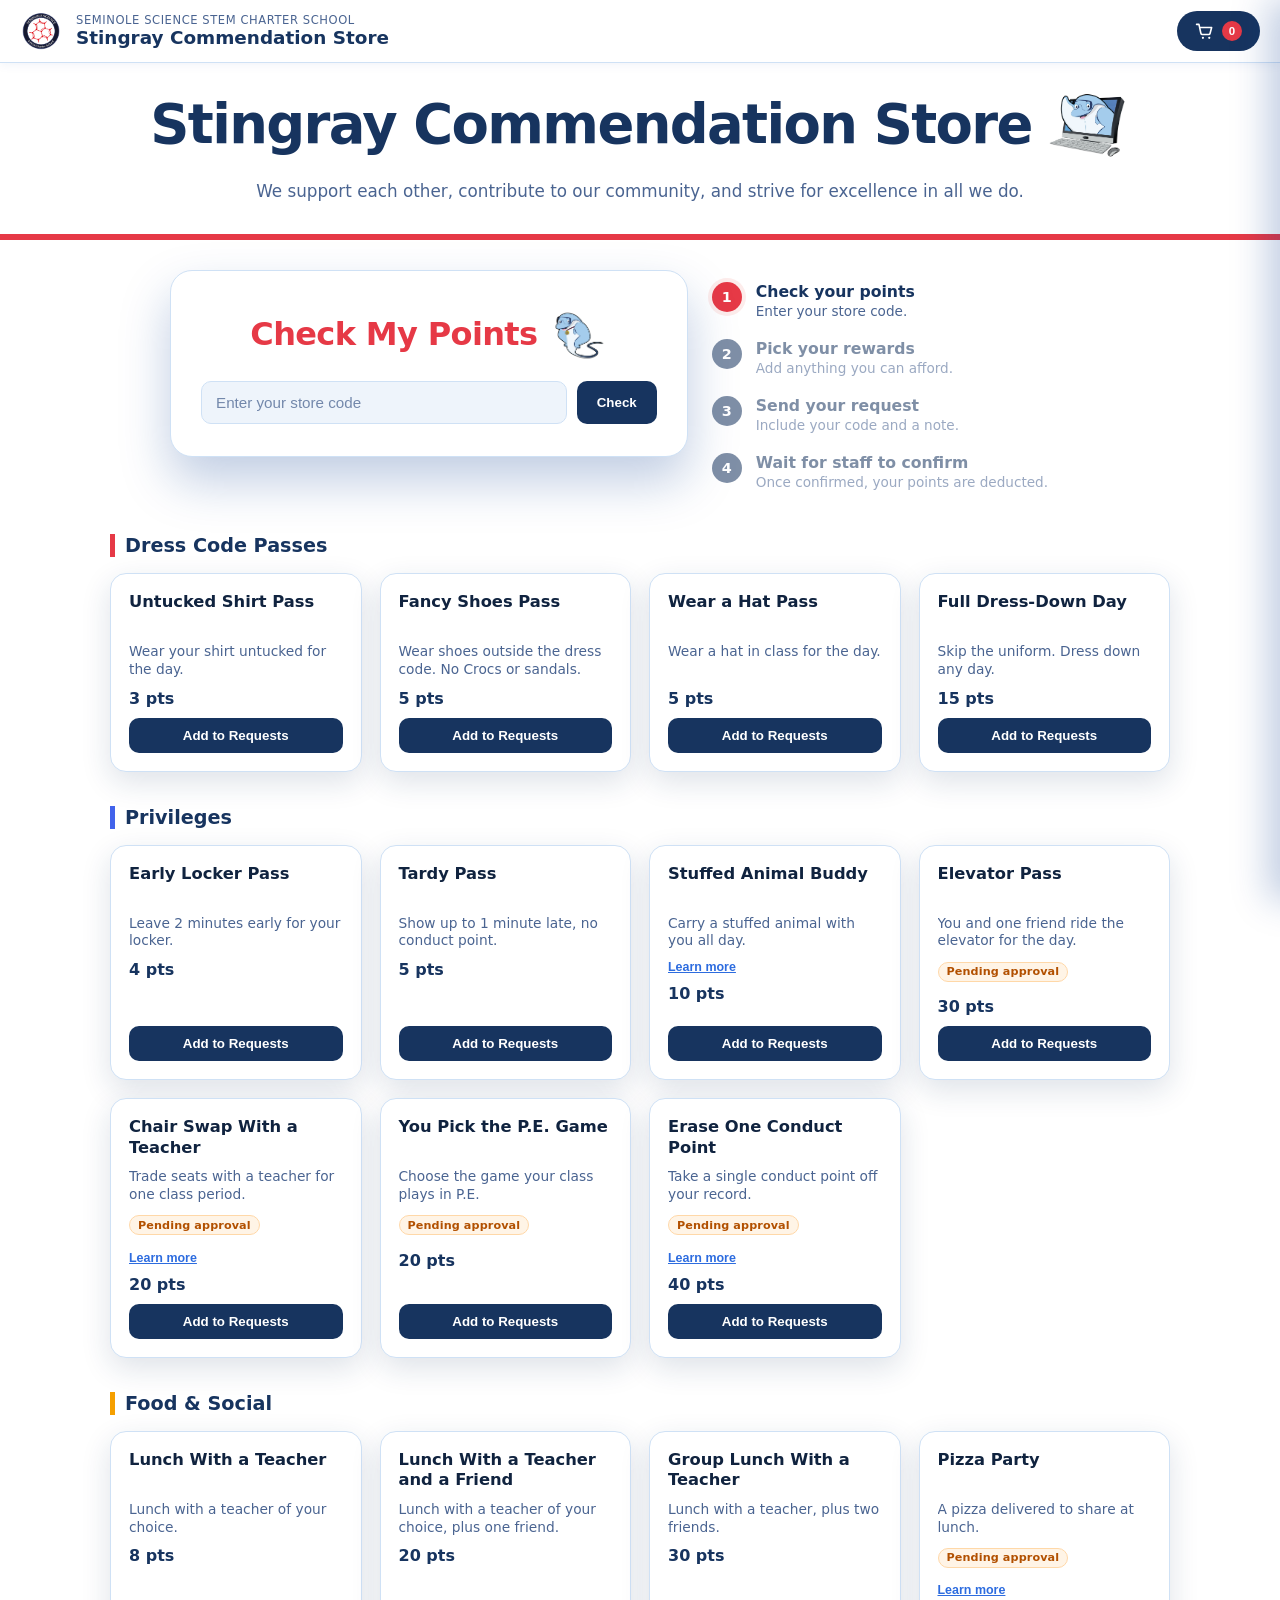
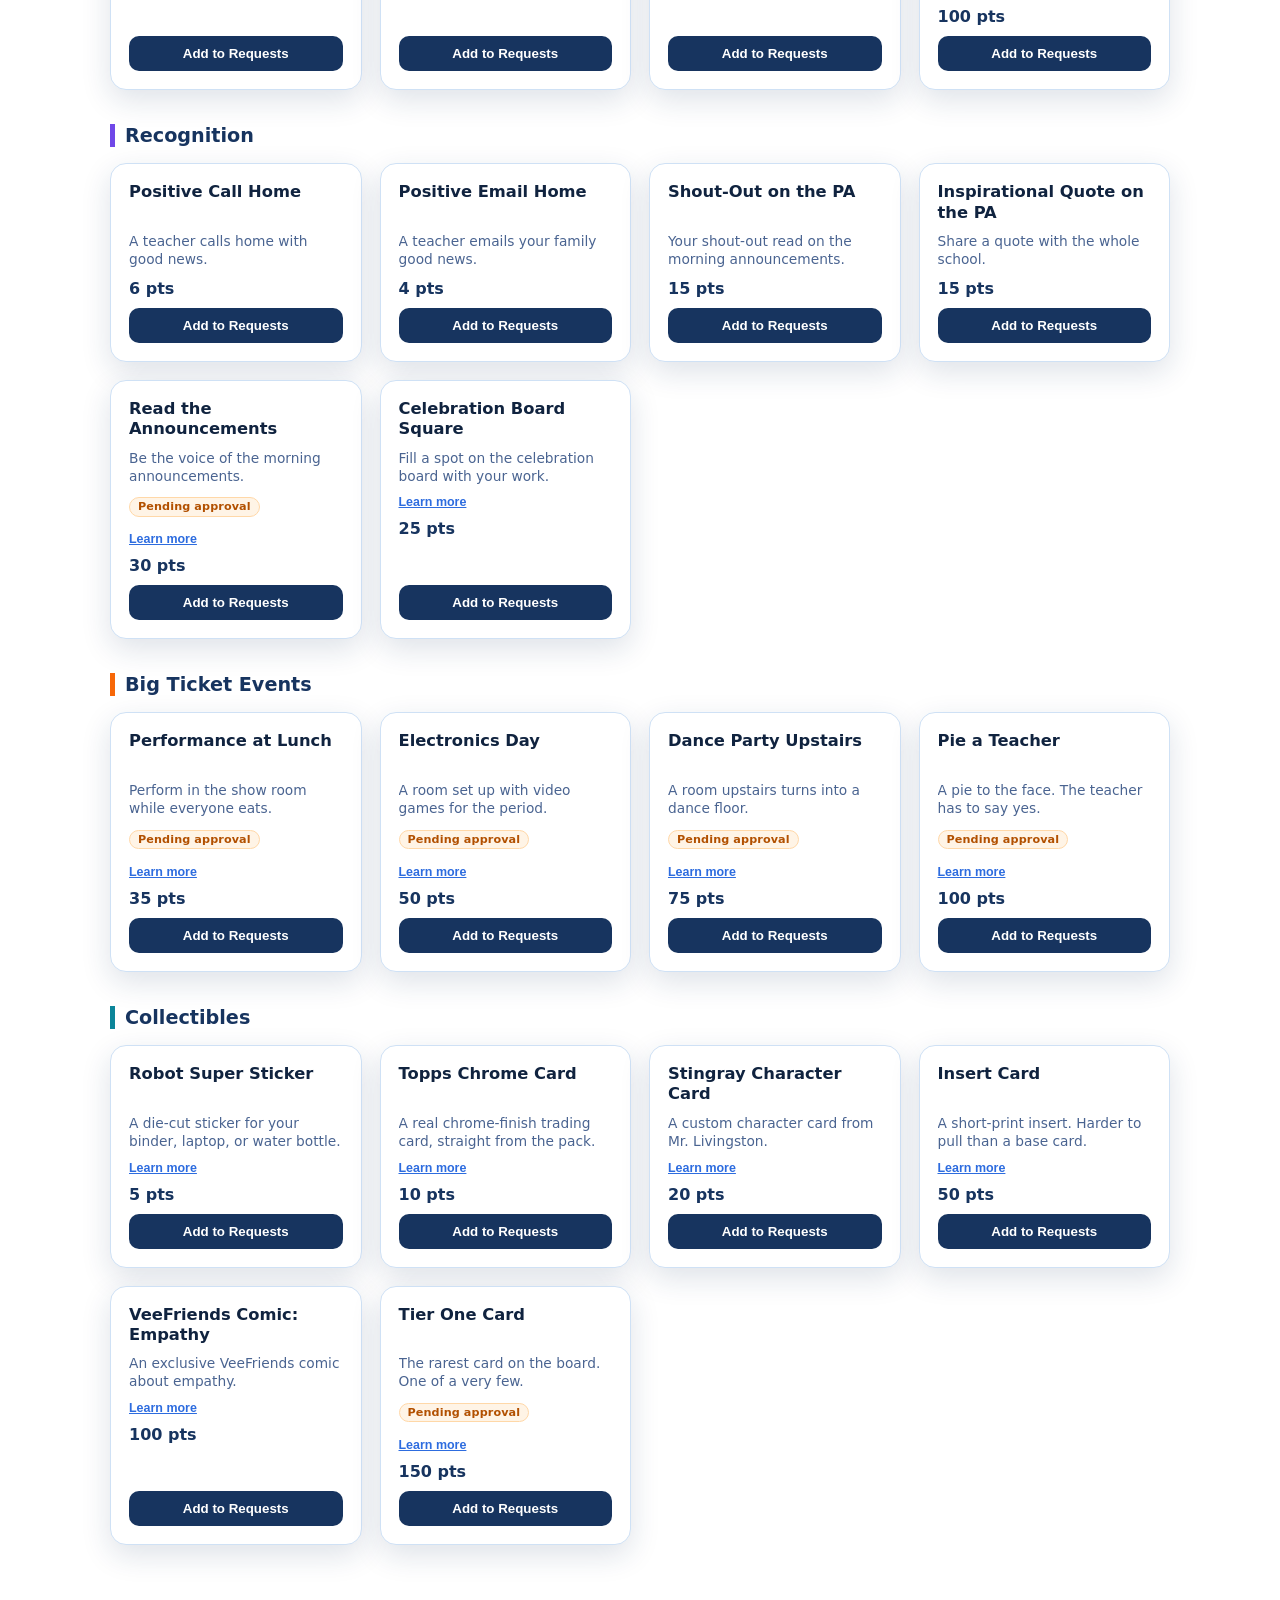
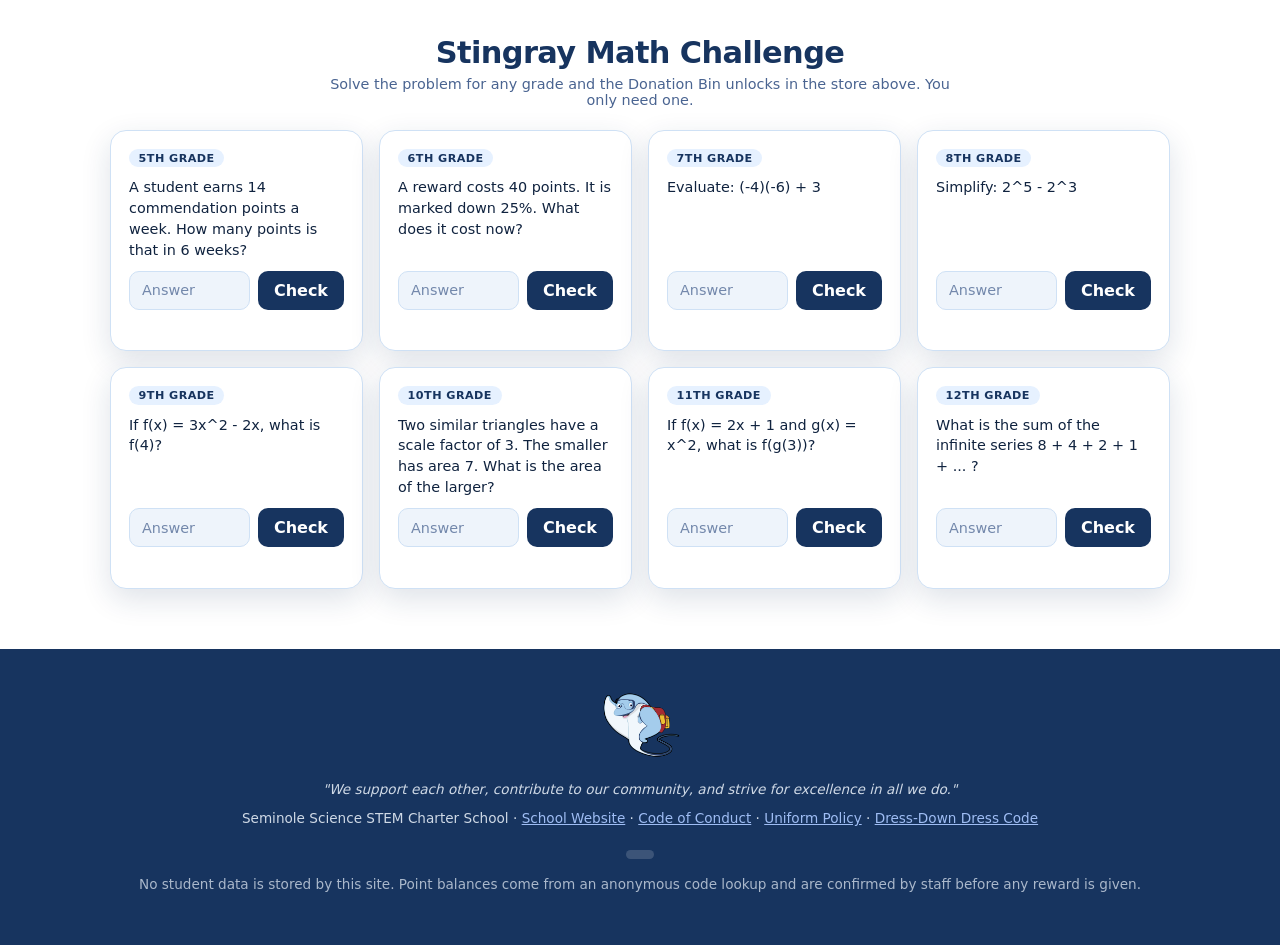
==== commit 79496789: "Full-width request button, live step tracker, weekly window, riddles The lookup card's button drops " ====
--- a/index.html
+++ b/index.html
@@ -42,6 +42,15 @@
   <div class="mini-balance" id="miniBalance" hidden>
     <span id="miniBalanceValue">0</span> pts
   </div>
+  <button class="cart-btn" id="openCartBtn" aria-haspopup="dialog" aria-label="Open your cart">
+    <svg viewBox="0 0 24 24" width="19" height="19" aria-hidden="true" focusable="false">
+      <path fill="none" stroke="currentColor" stroke-width="2" stroke-linecap="round" stroke-linejoin="round"
+            d="M2 3h3l2.4 11.2a2 2 0 0 0 2 1.6h7.7a2 2 0 0 0 2-1.55L21 7H6" />
+      <circle cx="10" cy="20" r="1.4" fill="currentColor" />
+      <circle cx="18" cy="20" r="1.4" fill="currentColor" />
+    </svg>
+    <span class="cart-count" id="cartCount">0</span>
+  </button>
 </header>
 
 <section class="hero">
@@ -55,45 +64,46 @@
 <section class="lookup-section">
   <div class="lookup-grid">
     <div class="lookup-card">
-      <h2>Check My Points <img class="lookup-card__sammy" src="assets/sammy-backpack.png" alt="Backpack Sammy" /></h2>
-      <div class="lookup-row">
+      <h2>Check My Points <img class="lookup-card__sammy" src="assets/sammy-medal.png" alt="Sammy with a medal" /></h2>
+      <div class="lookup-row" id="lookupRow">
         <input type="text" id="lookupCode" placeholder="Enter your store code" autocomplete="off" />
         <button id="lookupBtn"><span class="label" id="lookupBtnLabel">Check</span><span class="cart-count" id="lookupCartCount" hidden>0</span></button>
       </div>
       <div id="lookupResult"></div>
       <button class="code-reset" id="changeCodeBtn" type="button" hidden>Enter a different code</button>
+      <p class="lookup-fineprint" id="lookupFinePrint" hidden></p>
       <input type="hidden" id="commendationInput" value="" />
       <input type="hidden" id="conductInput" value="" />
     </div>
 
     <div class="steps-wrap">
-      <ol class="steps-list">
-        <li>
+      <ol class="steps-list" id="stepsList">
+        <li data-step="1">
           <span class="steps-list__num">1</span>
           <div>
             <h3>Check your points</h3>
-            <p>Enter your code, or your points.</p>
-          </div>
-        </li>
-        <li>
+            <p>Enter your store code.</p>
+          </div>
+        </li>
+        <li data-step="2">
           <span class="steps-list__num">2</span>
           <div>
             <h3>Pick your rewards</h3>
             <p>Add anything you can afford.</p>
           </div>
         </li>
-        <li>
+        <li data-step="3">
           <span class="steps-list__num">3</span>
           <div>
             <h3>Send your request</h3>
             <p>Include your code and a note.</p>
           </div>
         </li>
-        <li>
+        <li data-step="4">
           <span class="steps-list__num">4</span>
           <div>
-            <h3>Get it fulfilled</h3>
-            <p>Staff confirm and let you know.</p>
+            <h3>Wait for staff to confirm</h3>
+            <p>Once confirmed, your points are deducted.</p>
           </div>
         </li>
       </ol>
@@ -143,6 +153,8 @@
         <ul class="note-prompts" id="notePrompts" hidden></ul>
         <textarea id="studentNote" rows="2" placeholder="e.g. Which class period, or which teacher for a lunch pass"></textarea>
       </div>
+
+      <div class="fineprint" id="modalFinePrint"></div>
 
       <div class="field" id="falseClaimField" hidden>
         <label class="checkbox-label">
@@ -233,7 +245,7 @@
 </section>
 
 <footer>
-  <img class="footer__sammy" src="assets/sammy-medal.png" alt="" />
+  <img class="footer__sammy" src="assets/sammy-backpack.png" alt="" />
   <div class="foot-motto" id="footMotto">"We support each other, contribute to our community, and strive for excellence in all we do."</div>
   <p>
     <span id="footSchoolName">Your School Name</span> ·
--- a/css/style.css
+++ b/css/style.css
@@ -1480,3 +1480,105 @@
 
 /* the lookup button is the only cart button now, so it takes the pulse */
 .lookup-row button.bump { animation: cartBump 0.35s ease; }
+
+/* ============================================================
+   PROGRESS, THE FULL-WIDTH REQUEST BUTTON, AND FINE PRINT
+   ============================================================ */
+
+/* Verified, the button leaves the input's row and takes the full width. */
+.lookup-row.stacked {
+  display: block;
+}
+
+.lookup-row.stacked input { width: 100%; margin-bottom: 12px; }
+
+.lookup-row.stacked button {
+  width: 100%;
+  justify-content: center;
+  padding: 15px 18px;
+  font-size: 1.05rem;
+  font-weight: 800;
+  letter-spacing: 0.01em;
+}
+
+.lookup-fineprint {
+  margin: 14px 0 0;
+  text-align: left;
+}
+
+.lookup-fineprint[hidden] { display: none; }
+
+.lookup-fineprint ul,
+.fineprint ul {
+  margin: 0;
+  padding-left: 1.1rem;
+  color: var(--text-muted);
+  font-size: 0.74rem;
+  line-height: 1.5;
+}
+
+.fineprint {
+  margin: 0 0 14px;
+  padding: 10px 12px;
+  border: 1px solid var(--border);
+  border-radius: 10px;
+  background: var(--surface-2);
+}
+
+.fineprint__warn {
+  margin: 0 0 8px;
+  color: var(--warn-text);
+  font-size: 0.82rem;
+  font-weight: 800;
+}
+
+/* ---- the steps list doubles as a progress tracker ---- */
+
+.steps-list li {
+  transition: opacity 0.25s ease;
+  opacity: 0.55;
+}
+
+.steps-list li.is-active,
+.steps-list li.is-done { opacity: 1; }
+
+.steps-list li.is-active .steps-list__num {
+  background: var(--red);
+  box-shadow: 0 0 0 4px var(--alert-bg);
+}
+
+.steps-list li.is-done .steps-list__num {
+  background: var(--ok-text);
+}
+
+/* the number is replaced by a check once the step is behind you */
+.steps-list li.is-done .steps-list__num { font-size: 0; }
+
+.steps-list li.is-done .steps-list__num::after {
+  content: "✓";
+  font-size: 0.95rem;
+  line-height: 1;
+}
+
+/* ---- the top-bar cart ---- */
+
+.cart-btn svg { display: block; }
+
+/* ---- a question that can be swapped for a riddle ---- */
+
+.challenge-card__q.is-swappable {
+  user-select: none;
+  -webkit-user-select: none;
+  -webkit-tap-highlight-color: transparent;
+}
+
+.challenge-card.riddle { border-color: var(--border-strong); }
+
+.challenge-card.riddle .challenge-card__grade::after {
+  content: " · riddle";
+  color: var(--accent);
+}
+
+@media (prefers-reduced-motion: reduce) {
+  .steps-list li { transition: none; }
+}
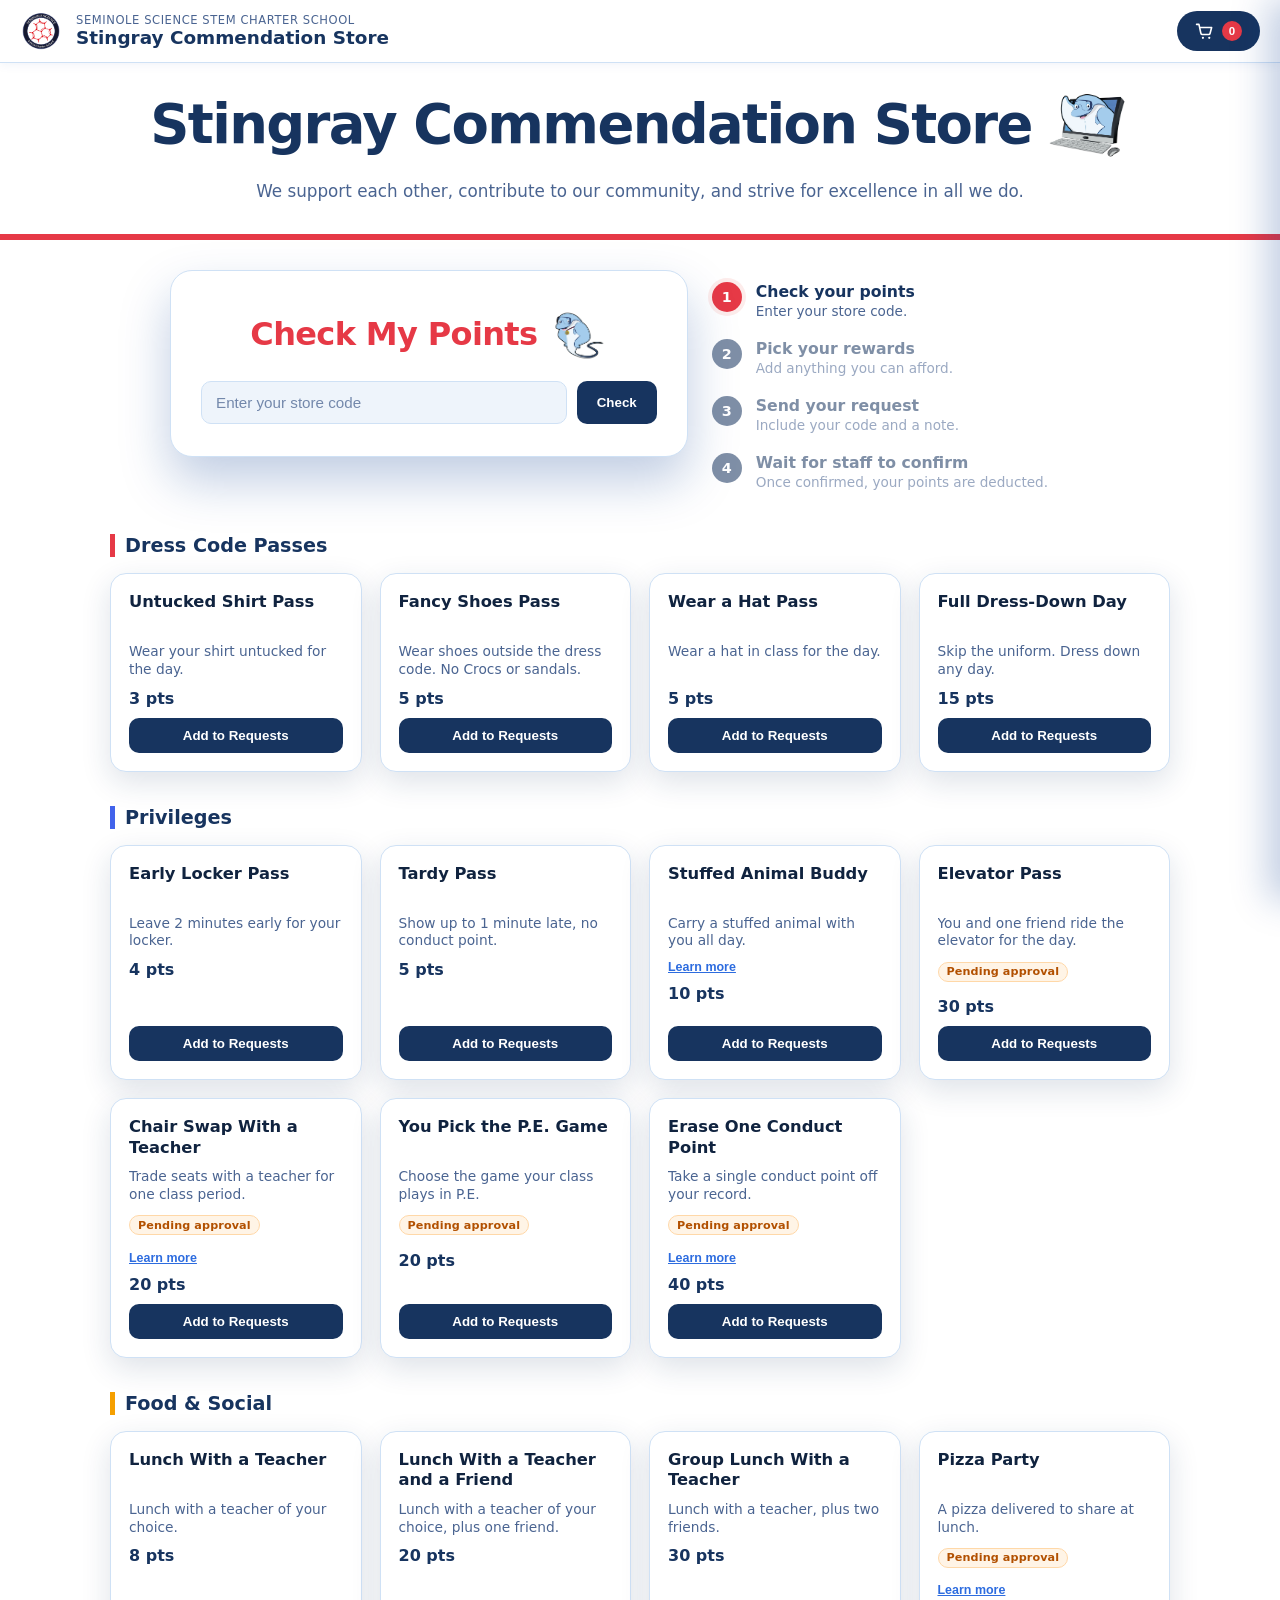
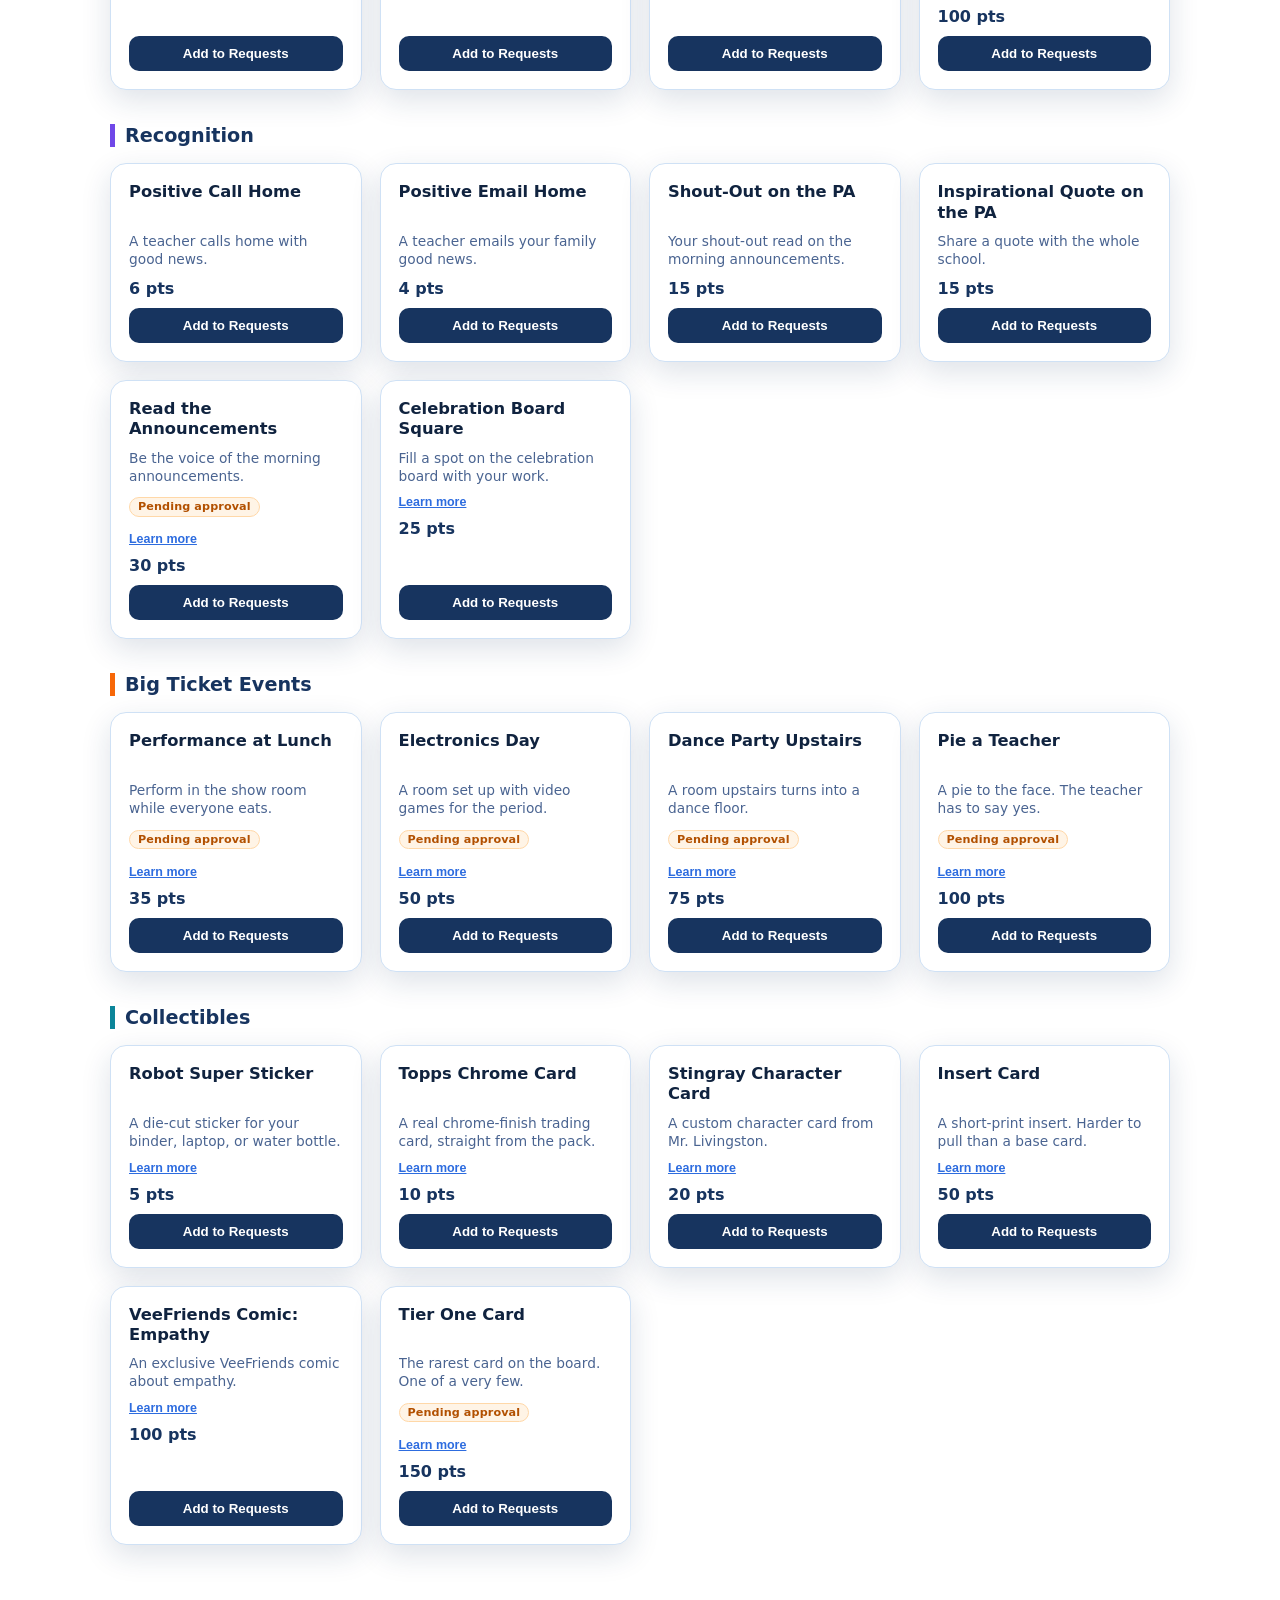
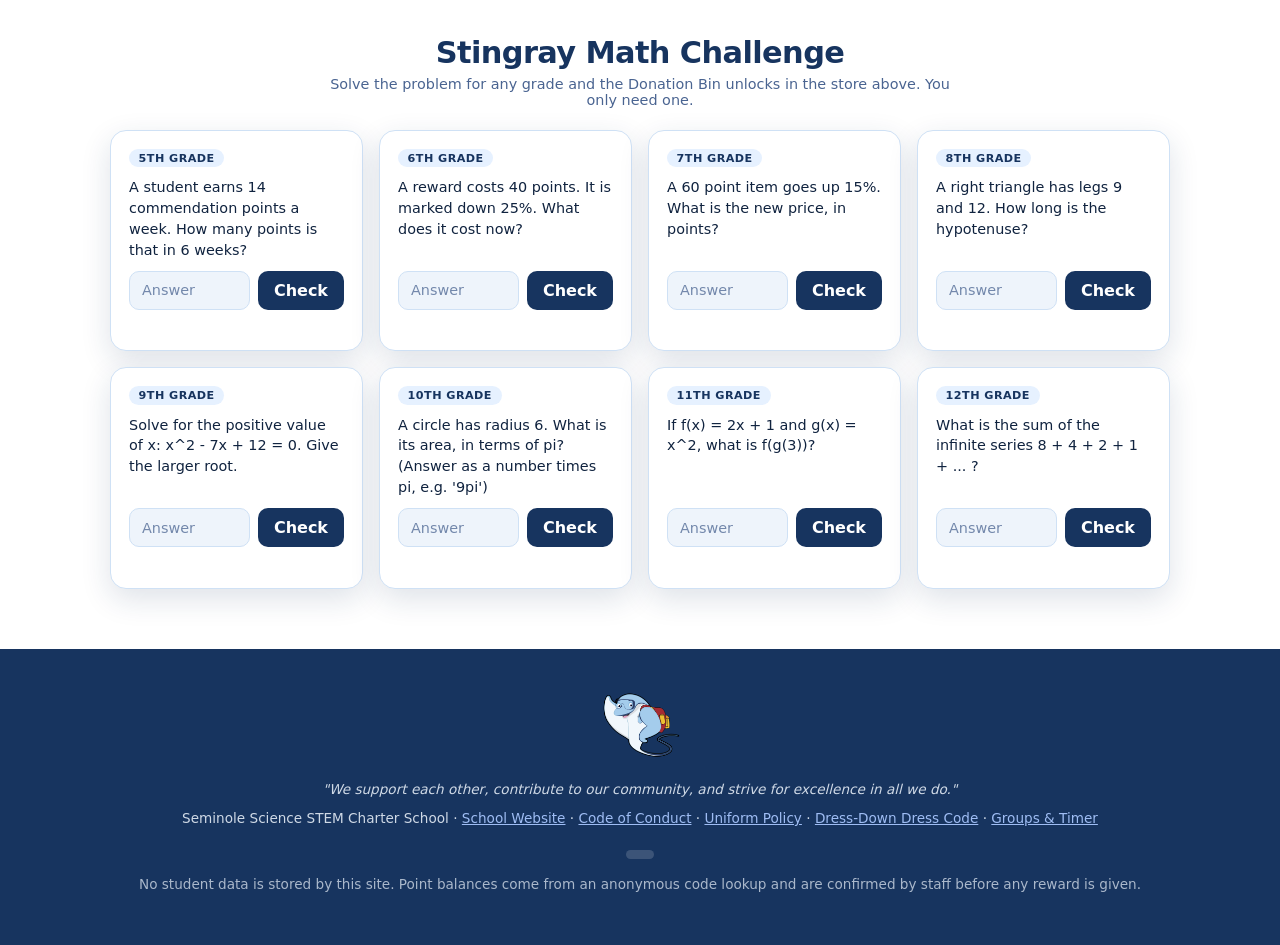
==== commit 7140ec15: "Add Groups & Timer page for classroom pairing Paste or upload a class list, mark absences, shuffle i" ====
--- a/index.html
+++ b/index.html
@@ -252,7 +252,8 @@
     <a id="footWebsite" href="#" target="_blank" rel="noopener">School Website</a> ·
     <a id="footCodeOfConduct" href="#" target="_blank" rel="noopener">Code of Conduct</a> ·
     <a id="footUniformPolicy" href="#" target="_blank" rel="noopener">Uniform Policy</a><span id="footDressCodeItem"> ·
-    <a id="footDressCode" href="#" target="_blank" rel="noopener">Dress-Down Dress Code</a></span>
+    <a id="footDressCode" href="#" target="_blank" rel="noopener">Dress-Down Dress Code</a></span> ·
+    <a href="groups.html">Groups &amp; Timer</a>
   </p>
   <div class="egg-counter" id="eggCounter" hidden></div>
   <p style="opacity:0.8;">No student data is stored by this site. Point balances come from an anonymous code lookup and are confirmed by staff before any reward is given.</p>
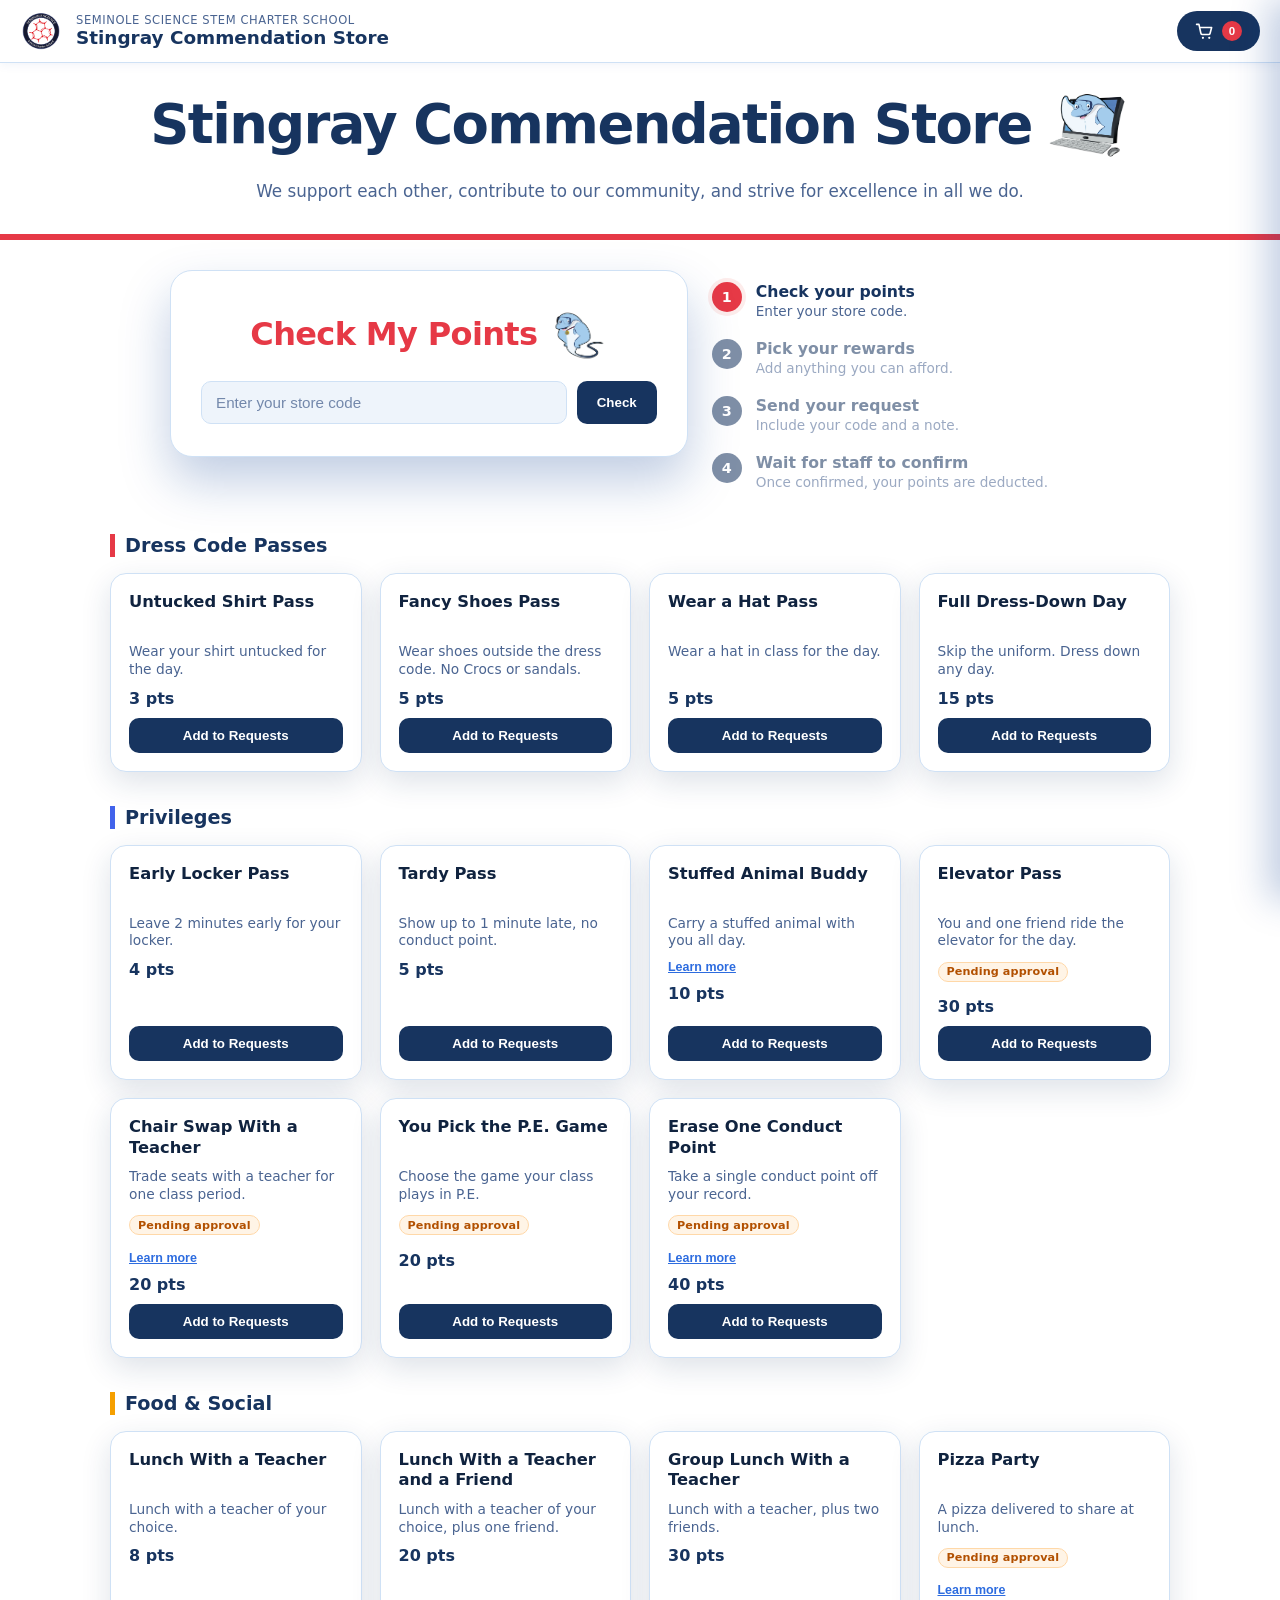
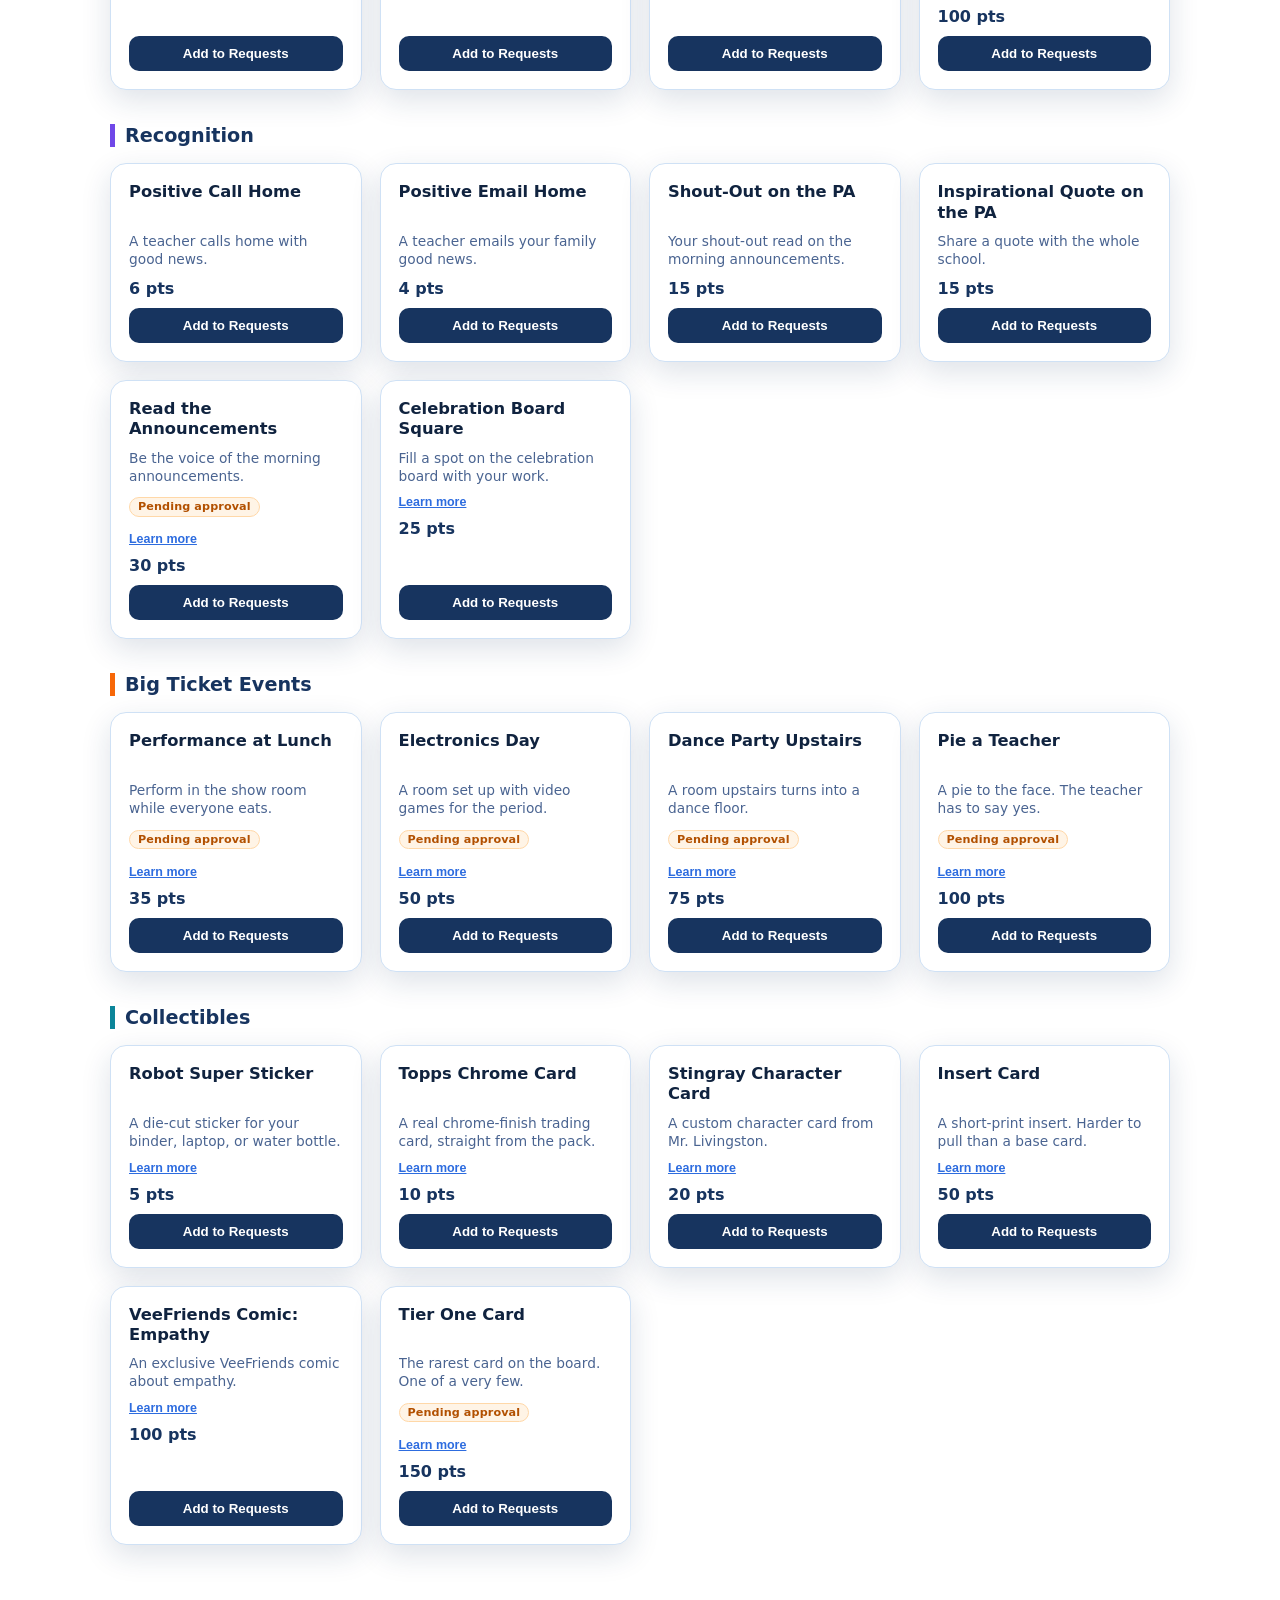
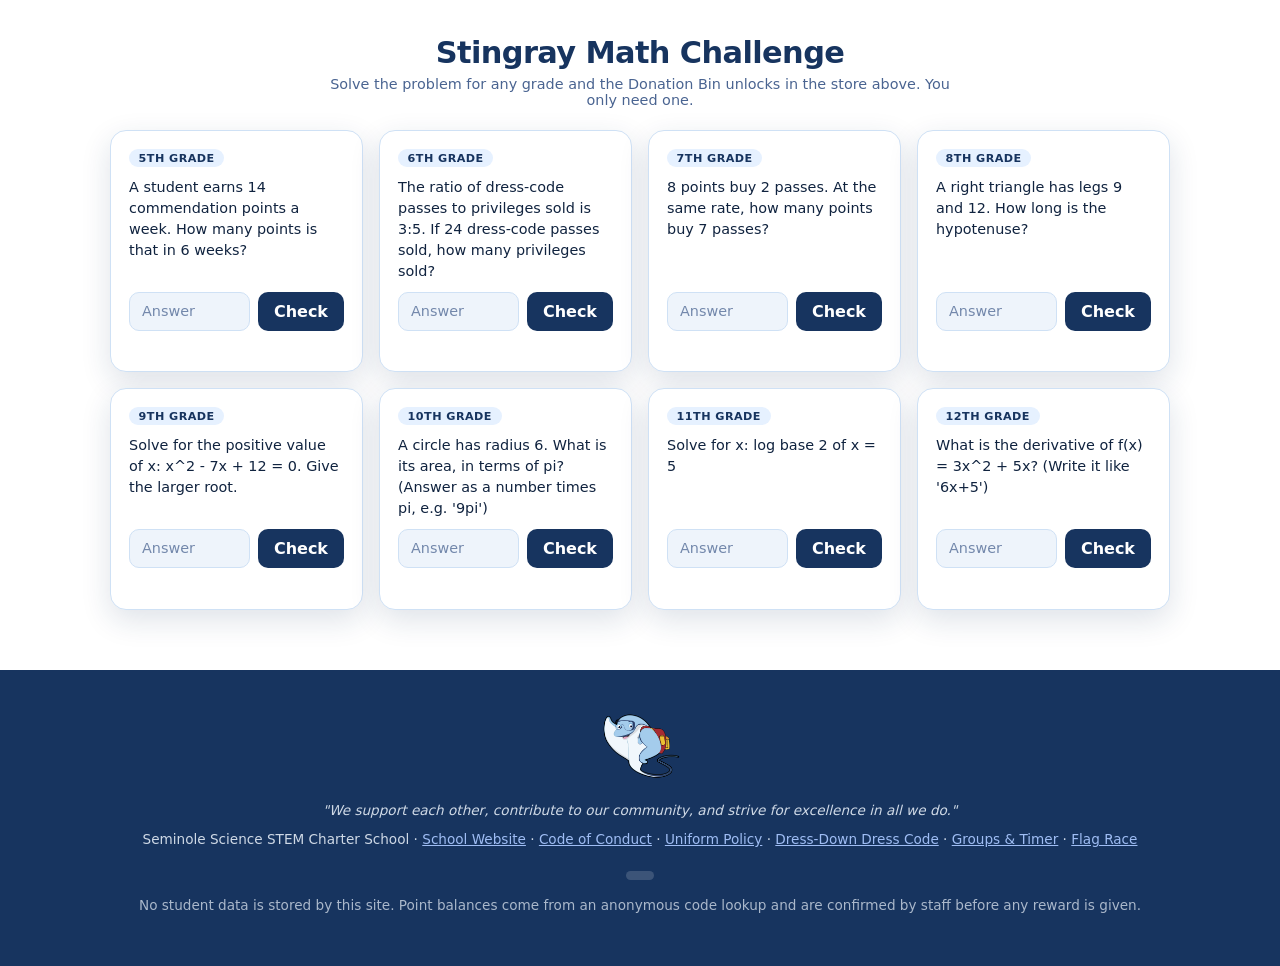
==== commit 4e1ca6b8: "Add Carrera de Banderas flag race at /flags/ The uploaded 21-flag race game, served as flags/index.h" ====
--- a/index.html
+++ b/index.html
@@ -253,7 +253,8 @@
     <a id="footCodeOfConduct" href="#" target="_blank" rel="noopener">Code of Conduct</a> ·
     <a id="footUniformPolicy" href="#" target="_blank" rel="noopener">Uniform Policy</a><span id="footDressCodeItem"> ·
     <a id="footDressCode" href="#" target="_blank" rel="noopener">Dress-Down Dress Code</a></span> ·
-    <a href="groups.html">Groups &amp; Timer</a>
+    <a href="groups.html">Groups &amp; Timer</a> ·
+    <a href="flags/">Flag Race</a>
   </p>
   <div class="egg-counter" id="eggCounter" hidden></div>
   <p style="opacity:0.8;">No student data is stored by this site. Point balances come from an anonymous code lookup and are confirmed by staff before any reward is given.</p>
